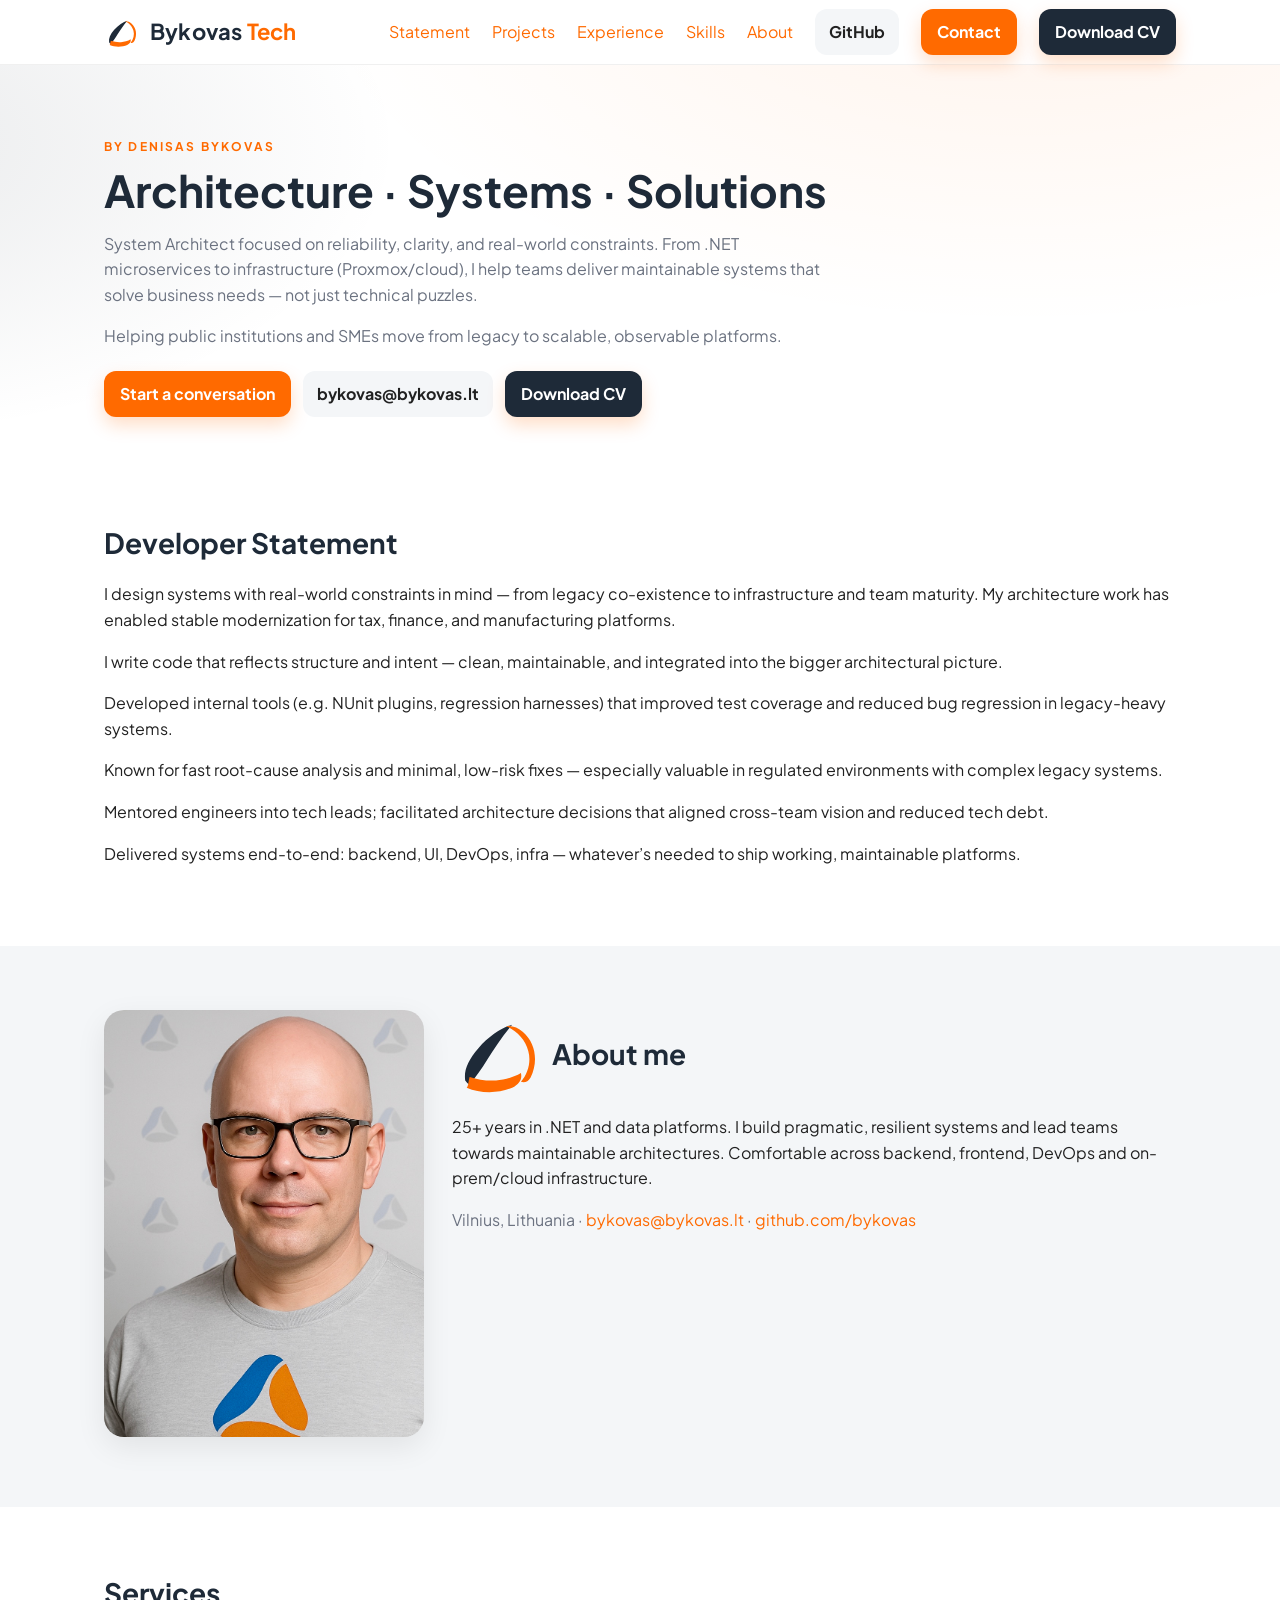
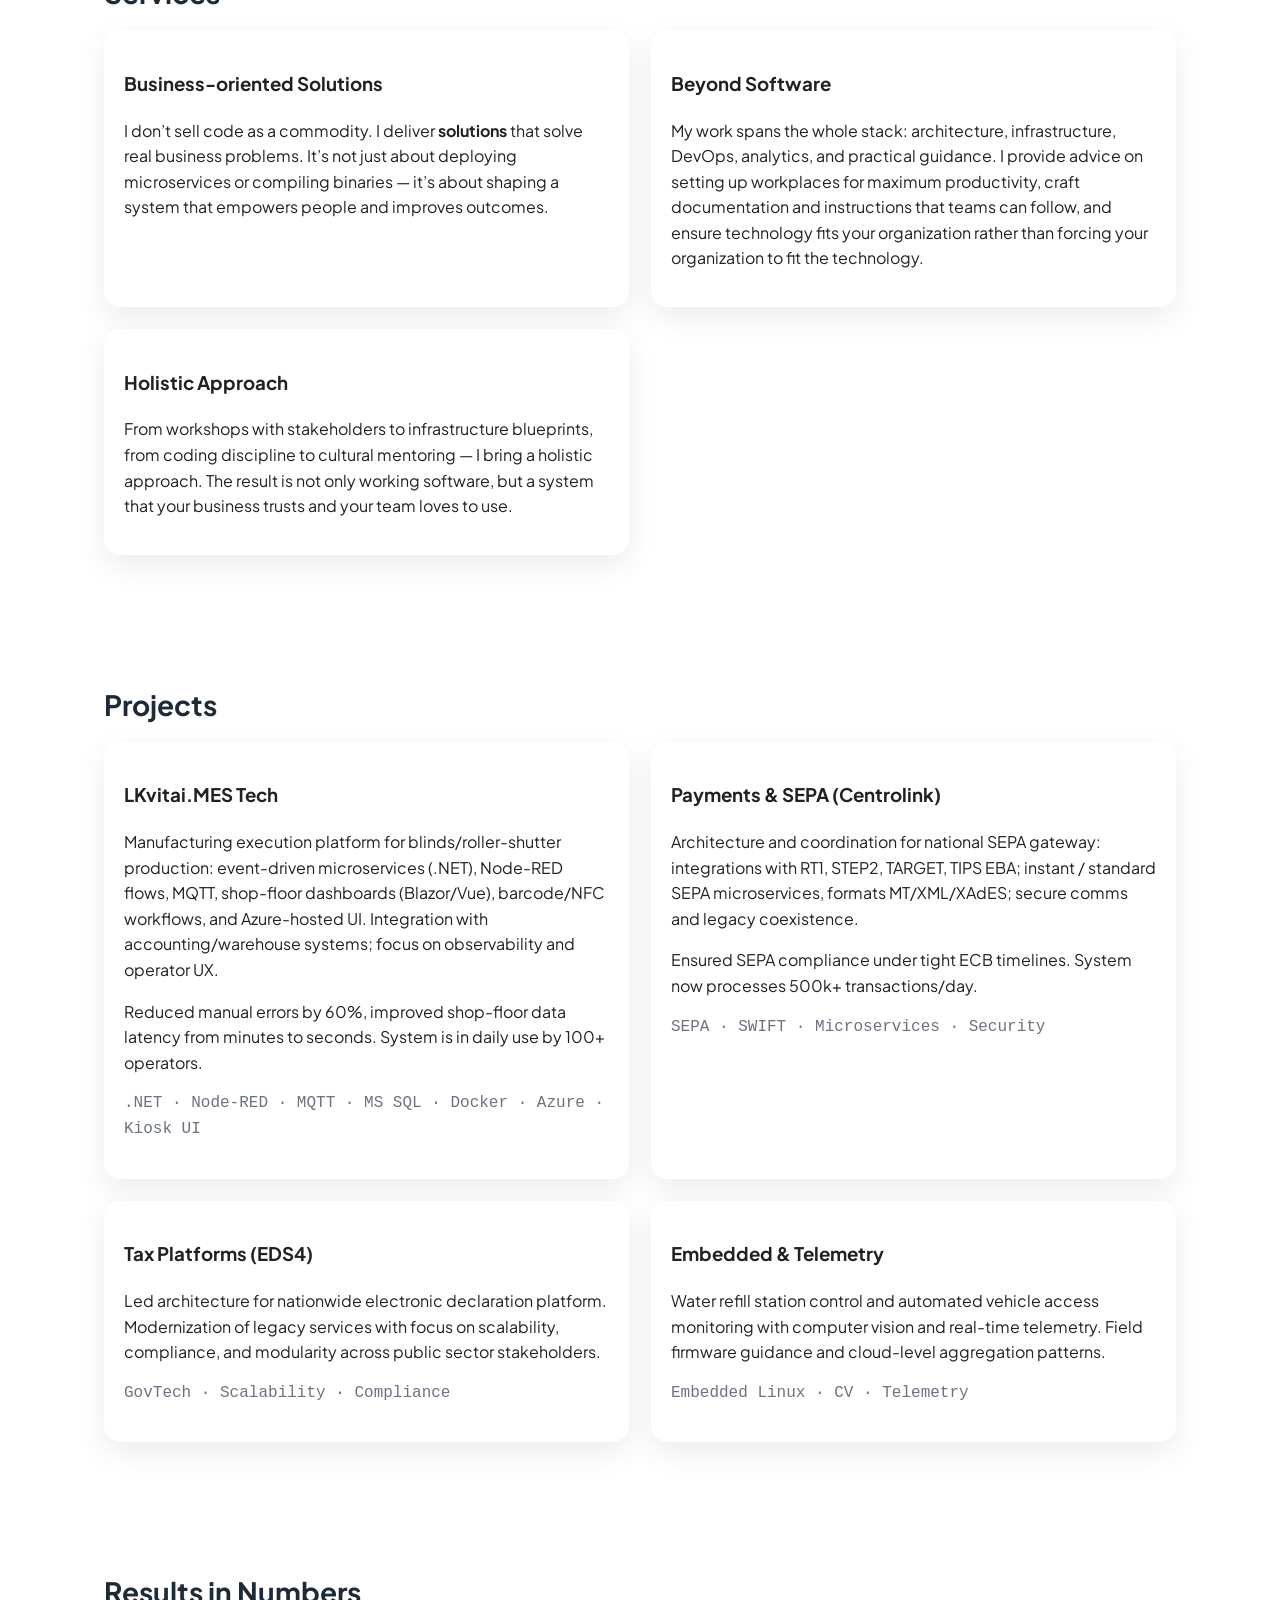
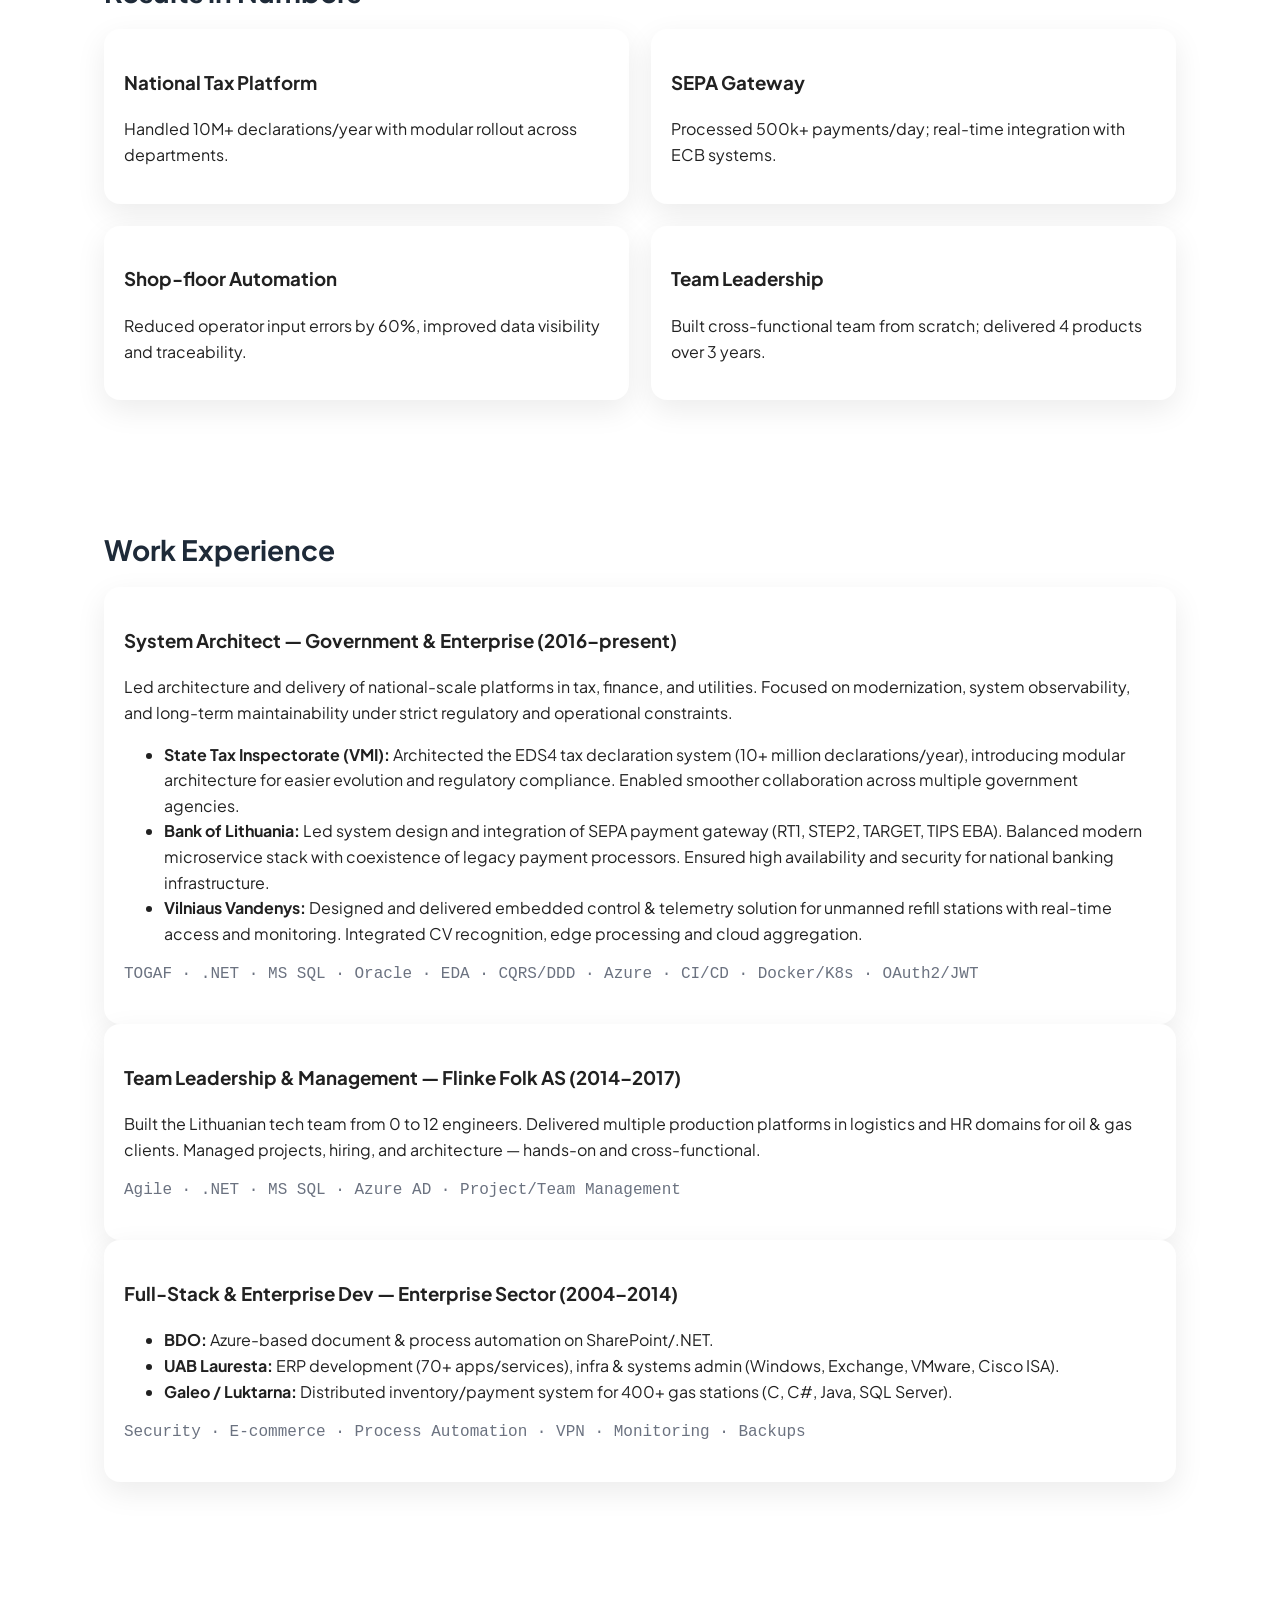
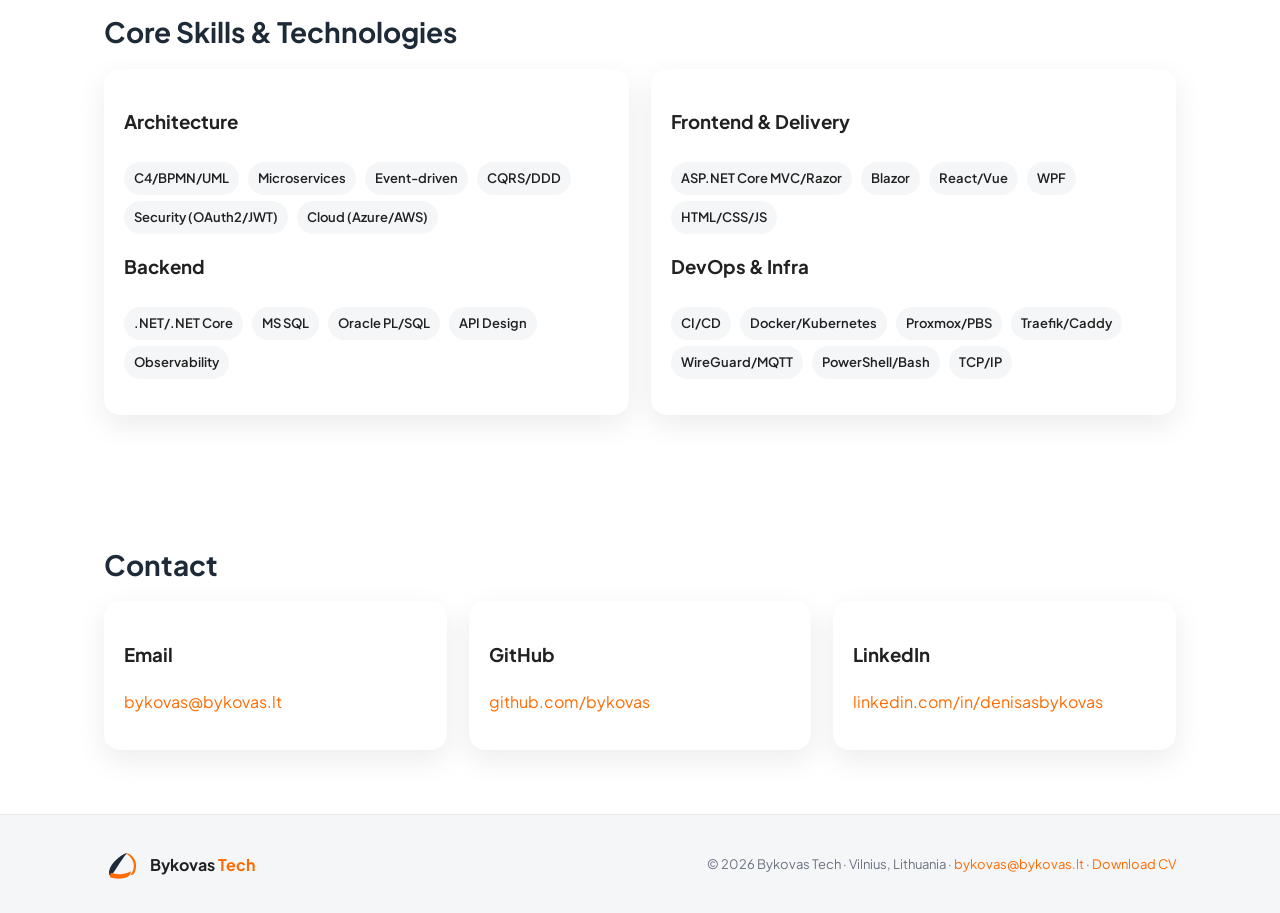
==== index.html @ a71a0750 "Update index.html" ====
<!DOCTYPE html>
<html lang="en">
<head>
  <meta charset="utf-8" />
  <meta name="viewport" content="width=device-width, initial-scale=1" />
  <title>Bykovas Tech — Architecture · Systems · Solutions</title>
  <meta name="description" content="Bykovas Tech — IT architecture, systems design, and pragmatic solutions by Denisas Bykovas." />
  <meta name="theme-color" content="#1E2A38" />

  <!-- Open Graph / Twitter -->
  <meta property="og:title" content="Bykovas Tech" />
  <meta property="og:description" content="IT architecture, systems design, and pragmatic solutions by Denisas Bykovas." />
  <meta property="og:type" content="website" />
  <meta property="og:url" content="https://bykovas.github.io/" />
  <meta property="og:image" content="https://bykovas.github.io/og-banner.png" />
  <meta name="twitter:card" content="summary_large_image" />

  <!-- Fonts: Plus Jakarta Sans only -->
  <link rel="preconnect" href="https://fonts.gstatic.com" crossorigin>
  <link href="https://fonts.googleapis.com/css2?family=Plus+Jakarta+Sans:wght@400;500;600;700&display=swap" rel="stylesheet">

  <style>
    :root{
      --brand-navy:#1E2A38;      /* dark blue */
      --brand-accent:#FF6A00;    /* orange  */
      --bg:#FFFFFF;              /* page background */
      --bg-soft:#F4F6F8;         /* section/neutral */
      --text:#212121;            /* primary text */
      --muted:#6B7280;           /* secondary text */
      --card:#FFFFFF;            /* cards */
      --radius:16px;             /* border radius */
      --shadow:0 10px 30px rgba(0,0,0,.08);
      --maxw:1120px;
    }
    @media (prefers-color-scheme: dark){
      :root{
        --brand-navy:#0F1720;
        --bg:#0B0F14;
        --bg-soft:#0F141B;
        --text:#E5E7EB;
        --muted:#9CA3AF;
        --card:#11161C;
        --shadow:0 10px 30px rgba(0,0,0,.35);
      }
    }

    *{box-sizing:border-box}
    html,body{margin:0;padding:0}
    body{
      font-family:'Plus Jakarta Sans',system-ui,-apple-system,Segoe UI,Roboto,Helvetica,Arial,sans-serif;
      color:var(--text);
      background:var(--bg);
      line-height:1.6;
      -webkit-font-smoothing:antialiased;
      -moz-osx-font-smoothing:grayscale;
    }
    a{color:var(--brand-accent);text-decoration:none}
    a:hover{text-decoration:underline}
    .wrap{max-width:var(--maxw);margin:0 auto;padding:0 24px}

    /* Header */
    header{position:sticky;top:0;z-index:10;background:color-mix(in srgb, var(--card) 92%, transparent);
      backdrop-filter:saturate(180%) blur(8px);border-bottom:1px solid rgba(0,0,0,.06)}
    .nav{display:flex;align-items:center;justify-content:space-between;min-height:64px}
    .brand{display:flex;gap:12px;align-items:center}
    .brand-name{font-weight:700;letter-spacing:.2px;color:var(--brand-navy);font-size:22px}

    /* Nav links + burger */
    .nav-links{display:flex;gap:22px;align-items:center}
    .menu-btn{display:none;align-items:center;justify-content:center;border:1px solid rgba(0,0,0,.1);background:var(--bg-soft);border-radius:12px;padding:8px 12px}
    .menu-btn[aria-expanded="true"]{background:var(--brand-accent);color:#fff;border-color:transparent}

    /* Reusable */
    section{padding:64px 0}
    h1.title{font-size:clamp(28px,6vw,44px);line-height:1.1;margin:10px 0 16px;color:var(--brand-navy)}
    h2{margin:0 0 14px;font-size:clamp(20px,3.2vw,28px);color:var(--brand-navy);font-weight:700}
    .muted{color:var(--muted)}
    .grid-2{display:grid;grid-template-columns:repeat(2,1fr);gap:22px}
    .grid-3{display:grid;grid-template-columns:repeat(3,1fr);gap:22px}
    .card{background:var(--card);border-radius:var(--radius);padding:20px;box-shadow:var(--shadow)}
    .pill{display:inline-block;padding:6px 10px;border-radius:999px;background:var(--bg-soft);margin:6px 6px 0 0;font-size:13px;font-weight:600}

    /* Hero */
    .hero{padding:72px 0 40px;background:
      radial-gradient(1200px 600px at 80% -100px, rgba(255,106,0,.08), transparent 60%),
      radial-gradient(1000px 500px at -200px 20%, rgba(30,42,56,.10), transparent 60%)}
    .hero-inner{display:grid;grid-template-columns:1fr;gap:32px;align-items:center}
    .kicker{color:var(--brand-accent);font-weight:700;letter-spacing:.18em;text-transform:uppercase;font-size:12px}
    .hero-cta{margin-top:22px;display:flex;gap:12px;flex-wrap:wrap}
    .cta{display:inline-flex;align-items:center;gap:10px;background:var(--brand-accent);color:#fff;padding:10px 16px;border-radius:12px;font-weight:700;box-shadow:0 8px 18px rgba(255,106,0,.22)}
    .cta:hover{transform:translateY(-1px)}
    .gh{display:inline-flex;align-items:center;gap:8px;padding:10px 14px;border-radius:12px;background:var(--bg-soft);color:var(--text);font-weight:700}

    /* Photo */
    .portrait{width:100%;max-width:360px;aspect-ratio:3/4;object-fit:cover;object-position:top center;border-radius:20px;box-shadow:var(--shadow)}

    /* About */
    .about{background:var(--bg-soft)}
    .about-grid{display:grid;grid-template-columns:320px 1fr;gap:28px;align-items:start}
    .about-logo{width:88px;height:88px}

    /* Footer */
    footer{padding:32px 0;border-top:1px solid rgba(0,0,0,.06);background:var(--bg-soft)}
    .foot{display:flex;gap:16px;align-items:center;flex-wrap:wrap;justify-content:space-between}
    .small{font-size:13px;color:var(--muted)}

    /* Responsive tweaks */
    @media (max-width:1080px){
      .wrap{padding:0 18px}
    }
    @media (max-width:980px){
      .about-grid,.grid-2,.grid-3{grid-template-columns:1fr}
      .nav-links{position:fixed;inset:auto 0 0 0;display:none;flex-direction:column;gap:14px;background:var(--card);padding:16px 18px;border-top:1px solid rgba(0,0,0,.06);box-shadow:0 -8px 22px rgba(0,0,0,.08)}
      .nav-links.open{display:flex}
      .menu-btn{display:inline-flex}
    }
    @media (max-width:640px){
      section{padding:42px 0}
      .cta,.gh{width:100%;justify-content:center}
      .brand-name{font-size:20px}
    }

    /* Logo sizing */
    .logo{width:34px;height:34px}

    /* Motion safety */
    @media (prefers-reduced-motion: reduce){
      .cta:hover{transform:none}
    }
  </style>
</head>
<body>
  <!-- Header -->
  <header>
    <div class="wrap nav">
      <a class="brand" href="#top" aria-label="Bykovas Tech">
        <!-- Inline SVG: three-petal mark (light variant for light bg) -->
        <svg class="logo" viewBox="0 0 300 300" aria-hidden="true">
          <path fill="#1E2A38" d="M45 240 C 40 205, 55 170, 90 130 C 125 90, 170 60, 205 50 C 170 92, 145 130, 120 170 C 100 203, 80 230, 60 255 Q 50 248, 45 240 Z"/>
          <path fill="#FF6A00" d="M235 245 C 260 215, 270 175, 260 140 C 250 100, 220 70, 185 55 C 205 52, 225 60, 242 75 C 285 112, 295 175, 268 230 Q 254 252, 235 245 Z"/>
          <path fill="#FF6A00" d="M50 265 C 95 285, 160 285, 205 265 C 230 253, 240 235, 235 215 C 210 230, 180 238, 150 240 C 120 242, 90 238, 60 228 C 55 245, 57 257, 50 265 Z"/>
        </svg>
        <div class="brand-name">Bykovas <span style="color:var(--brand-accent)">Tech</span></div>
      </a>

      <button class="menu-btn" id="menuBtn" aria-label="Toggle menu" aria-expanded="false">
        <!-- simple burger icon -->
        <svg width="20" height="20" viewBox="0 0 24 24" fill="none" aria-hidden="true">
          <path d="M4 7h16M4 12h16M4 17h16" stroke="currentColor" stroke-width="2" stroke-linecap="round"/>
        </svg>
        Menu
      </button>

      <nav class="nav-links" id="navLinks" role="navigation" aria-label="Primary">
        <a href="#statement">Statement</a>
        <a href="#projects">Projects</a>
        <a href="#experience">Experience</a>
        <a href="#skills">Skills</a>
        <a href="#about">About</a>
        <a class="gh" href="https://github.com/bykovas" target="_blank" rel="noopener">GitHub</a>
        <a class="cta" href="#contact">Contact</a>
        <a class="cta" style="background:var(--brand-navy)" href="https://raw.githubusercontent.com/bykovas/bykovas.github.io/main/assets/files/denisas-bykovas.pdf" download rel="noopener">Download CV</a>
      </nav>
    </div>
  </header>

  <!-- Hero -->
  <section class="hero" id="top">
    <div class="wrap hero-inner">
      <div>
        <div class="kicker">By Denisas Bykovas</div>
        <h1 class="title">Architecture · Systems · Solutions</h1>
        <p class="muted" style="max-width:720px">
          System Architect focused on reliability, clarity, and real-world constraints. From .NET microservices to infrastructure (Proxmox/cloud), I help teams deliver maintainable systems that solve business needs — not just technical puzzles.
        </p>
        <p class="muted" style="max-width:720px">Helping public institutions and SMEs move from legacy to scalable, observable platforms.</p>
        <div class="hero-cta">
          <a class="cta" href="#contact">Start a conversation</a>
          <a class="gh" href="mailto:bykovas@bykovas.lt">bykovas@bykovas.lt</a>
          <a class="cta" style="background:var(--brand-navy)" href="https://raw.githubusercontent.com/bykovas/bykovas.github.io/main/assets/files/denisas-bykovas.pdf" download rel="noopener">Download CV</a>
        </div>
      </div>
    </div>
  </section>

  <!-- Developer Statement -->
  <section id="statement">
    <div class="wrap">
      <h2>Developer Statement</h2>
      <p>I design systems with real-world constraints in mind — from legacy co-existence to infrastructure and team maturity. My architecture work has enabled stable modernization for tax, finance, and manufacturing platforms.</p>
      <p>I write code that reflects structure and intent — clean, maintainable, and integrated into the bigger architectural picture.</p>
      <p>Developed internal tools (e.g. NUnit plugins, regression harnesses) that improved test coverage and reduced bug regression in legacy-heavy systems.</p>
      <p>Known for fast root-cause analysis and minimal, low-risk fixes — especially valuable in regulated environments with complex legacy systems.</p>
      <p>Mentored engineers into tech leads; facilitated architecture decisions that aligned cross-team vision and reduced tech debt.</p>
      <p>Delivered systems end-to-end: backend, UI, DevOps, infra — whatever’s needed to ship working, maintainable platforms.</p>
    </div>
  </section>

  <!-- About -->
  <section id="about" class="about">
    <div class="wrap about-grid">
      <div>
        <img class="portrait" src="https://bykovas.github.io/assets/images/bykovas.JPEG" alt="Denisas Bykovas portrait (about)" loading="lazy" />
      </div>
      <div>
        <div style="display:flex;align-items:center;gap:12px;margin-bottom:8px">
          <svg class="about-logo" viewBox="0 0 300 300" aria-hidden="true">
            <path fill="#1E2A38" d="M45 240 C 40 205, 55 170, 90 130 C 125 90, 170 60, 205 50 C 170 92, 145 130, 120 170 C 100 203, 80 230, 60 255 Q 50 248, 45 240 Z"/>
            <path fill="#FF6A00" d="M235 245 C 260 215, 270 175, 260 140 C 250 100, 220 70, 185 55 C 205 52, 225 60, 242 75 C 285 112, 295 175, 268 230 Q 254 252, 235 245 Z"/>
            <path fill="#FF6A00" d="M50 265 C 95 285, 160 285, 205 265 C 230 253, 240 235, 235 215 C 210 230, 180 238, 150 240 C 120 242, 90 238, 60 228 C 55 245, 57 257, 50 265 Z"/>
          </svg>
          <h2 style="margin:0">About me</h2>
        </div>
        <p>
          25+ years in .NET and data platforms. I build pragmatic, resilient systems and lead teams towards maintainable architectures.
          Comfortable across backend, frontend, DevOps and on-prem/cloud infrastructure.
        </p>
        <p class="muted">Vilnius, Lithuania · <a href="mailto:bykovas@bykovas.lt">bykovas@bykovas.lt</a> · <a href="https://github.com/bykovas" target="_blank" rel="noopener">github.com/bykovas</a></p>
      </div>
    </div>
  </section>

  <!-- Services -->
  <section id="services">
    <div class="wrap">
      <h2>Services</h2>
      <div class="grid-2">
        <div class="card">
          <h3>Business-oriented Solutions</h3>
          <p>
            I don’t sell code as a commodity. I deliver <strong>solutions</strong> that solve real business problems. It’s not just about deploying microservices or compiling binaries — it’s about shaping a system that empowers people and improves outcomes.
          </p>
        </div>
        <div class="card">
          <h3>Beyond Software</h3>
          <p>
            My work spans the whole stack: architecture, infrastructure, DevOps, analytics, and practical guidance. I provide advice on setting up workplaces for maximum productivity, craft documentation and instructions that teams can follow, and ensure technology fits your organization rather than forcing your organization to fit the technology.
          </p>
        </div>
        <div class="card">
          <h3>Holistic Approach</h3>
          <p>
            From workshops with stakeholders to infrastructure blueprints, from coding discipline to cultural mentoring — I bring a holistic approach. The result is not only working software, but a system that your business trusts and your team loves to use.
          </p>
        </div>
      </div>
    </div>
  </section>

  <!-- Projects -->
  <section id="projects">
    <div class="wrap">
      <h2>Projects</h2>
      <div class="grid-2">
        <div class="card">
          <h3>LKvitai.MES Tech</h3>
          <p>Manufacturing execution platform for blinds/roller-shutter production: event-driven microservices (.NET), Node-RED flows, MQTT, shop-floor dashboards (Blazor/Vue), barcode/NFC workflows, and Azure-hosted UI. Integration with accounting/warehouse systems; focus on observability and operator UX.</p>
          <p>Reduced manual errors by 60%, improved shop-floor data latency from minutes to seconds. System is in daily use by 100+ operators.</p>
          <p class="muted" style="font-family:ui-monospace,Consolas,Menlo,monospace">.NET · Node-RED · MQTT · MS SQL · Docker · Azure · Kiosk UI</p>
        </div>
        <div class="card">
          <h3>Payments &amp; SEPA (Centrolink)</h3>
          <p>Architecture and coordination for national SEPA gateway: integrations with RT1, STEP2, TARGET, TIPS EBA; instant / standard SEPA microservices, formats MT/XML/XAdES; secure comms and legacy coexistence.</p>
          <p>Ensured SEPA compliance under tight ECB timelines. System now processes 500k+ transactions/day.</p>
          <p class="muted" style="font-family:ui-monospace,Consolas,Menlo,monospace">SEPA · SWIFT · Microservices · Security</p>
        </div>
        <div class="card">
          <h3>Tax Platforms (EDS4)</h3>
          <p>Led architecture for nationwide electronic declaration platform. Modernization of legacy services with focus on scalability, compliance, and modularity across public sector stakeholders.</p>
          <p class="muted" style="font-family:ui-monospace,Consolas,Menlo,monospace">GovTech · Scalability · Compliance</p>
        </div>
        <div class="card">
          <h3>Embedded &amp; Telemetry</h3>
          <p>Water refill station control and automated vehicle access monitoring with computer vision and real-time telemetry. Field firmware guidance and cloud-level aggregation patterns.</p>
          <p class="muted" style="font-family:ui-monospace,Consolas,Menlo,monospace">Embedded Linux · CV · Telemetry</p>
        </div>
      </div>
    </div>
  </section>

  <!-- Impact / Results in Numbers -->
  <section id="impact">
    <div class="wrap">
      <h2>Results in Numbers</h2>
      <div class="grid-2">
        <div class="card">
          <h3>National Tax Platform</h3>
          <p>Handled 10M+ declarations/year with modular rollout across departments.</p>
        </div>
        <div class="card">
          <h3>SEPA Gateway</h3>
          <p>Processed 500k+ payments/day; real-time integration with ECB systems.</p>
        </div>
        <div class="card">
          <h3>Shop-floor Automation</h3>
          <p>Reduced operator input errors by 60%, improved data visibility and traceability.</p>
        </div>
        <div class="card">
          <h3>Team Leadership</h3>
          <p>Built cross-functional team from scratch; delivered 4 products over 3 years.</p>
        </div>
      </div>
    </div>
  </section>

  <!-- Experience -->
  <section id="experience">
    <div class="wrap">
      <h2>Work Experience</h2>
      <div class="card">
        <h3>System Architect — Government &amp; Enterprise (2016–present)</h3>
        <p>Led architecture and delivery of national-scale platforms in tax, finance, and utilities. Focused on modernization, system observability, and long-term maintainability under strict regulatory and operational constraints.</p>
        <ul>
          <li><strong>State Tax Inspectorate (VMI):</strong> Architected the EDS4 tax declaration system (10+ million declarations/year), introducing modular architecture for easier evolution and regulatory compliance. Enabled smoother collaboration across multiple government agencies.</li>
          <li><strong>Bank of Lithuania:</strong> Led system design and integration of SEPA payment gateway (RT1, STEP2, TARGET, TIPS EBA). Balanced modern microservice stack with coexistence of legacy payment processors. Ensured high availability and security for national banking infrastructure.</li>
          <li><strong>Vilniaus Vandenys:</strong> Designed and delivered embedded control & telemetry solution for unmanned refill stations with real-time access and monitoring. Integrated CV recognition, edge processing and cloud aggregation.</li>
        </ul>
        <p class="muted" style="font-family:ui-monospace,Consolas,Menlo,monospace">TOGAF · .NET · MS SQL · Oracle · EDA · CQRS/DDD · Azure · CI/CD · Docker/K8s · OAuth2/JWT</p>
      </div>
      <div class="card">
        <h3>Team Leadership &amp; Management — Flinke Folk AS (2014–2017)</h3>
        <p>Built the Lithuanian tech team from 0 to 12 engineers. Delivered multiple production platforms in logistics and HR domains for oil &amp; gas clients. Managed projects, hiring, and architecture — hands-on and cross-functional.</p>
        <p class="muted" style="font-family:ui-monospace,Consolas,Menlo,monospace">Agile · .NET · MS SQL · Azure AD · Project/Team Management</p>
      </div>
      <div class="card">
        <h3>Full-Stack &amp; Enterprise Dev — Enterprise Sector (2004–2014)</h3>
        <ul>
          <li><strong>BDO:</strong> Azure-based document &amp; process automation on SharePoint/.NET.</li>
          <li><strong>UAB Lauresta:</strong> ERP development (70+ apps/services), infra &amp; systems admin (Windows, Exchange, VMware, Cisco ISA).</li>
          <li><strong>Galeo / Luktarna:</strong> Distributed inventory/payment system for 400+ gas stations (C, C#, Java, SQL Server).</li>
        </ul>
        <p class="muted" style="font-family:ui-monospace,Consolas,Menlo,monospace">Security · E-commerce · Process Automation · VPN · Monitoring · Backups</p>
      </div>
    </div>
  </section>

  <!-- Skills -->
  <section id="skills">
    <div class="wrap">
      <h2>Core Skills &amp; Technologies</h2>
      <div class="grid-2">
        <div class="card">
          <h3>Architecture</h3>
          <p>
            <span class="pill">C4/BPMN/UML</span>
            <span class="pill">Microservices</span>
            <span class="pill">Event-driven</span>
            <span class="pill">CQRS/DDD</span>
            <span class="pill">Security (OAuth2/JWT)</span>
            <span class="pill">Cloud (Azure/AWS)</span>
          </p>
          <h3>Backend</h3>
          <p>
            <span class="pill">.NET/.NET Core</span>
            <span class="pill">MS SQL</span>
            <span class="pill">Oracle PL/SQL</span>
            <span class="pill">API Design</span>
            <span class="pill">Observability</span>
          </p>
        </div>
        <div class="card">
          <h3>Frontend &amp; Delivery</h3>
          <p>
            <span class="pill">ASP.NET Core MVC/Razor</span>
            <span class="pill">Blazor</span>
            <span class="pill">React/Vue</span>
            <span class="pill">WPF</span>
            <span class="pill">HTML/CSS/JS</span>
          </p>
          <h3>DevOps &amp; Infra</h3>
          <p>
            <span class="pill">CI/CD</span>
            <span class="pill">Docker/Kubernetes</span>
            <span class="pill">Proxmox/PBS</span>
            <span class="pill">Traefik/Caddy</span>
            <span class="pill">WireGuard/MQTT</span>
            <span class="pill">PowerShell/Bash</span>
            <span class="pill">TCP/IP</span>
          </p>
        </div>
      </div>
    </div>
  </section>

  <!-- Contact -->
  <section id="contact">
    <div class="wrap">
      <h2>Contact</h2>
      <div class="grid-3">
        <div class="card">
          <h3>Email</h3>
          <p><a href="mailto:bykovas@bykovas.lt">bykovas@bykovas.lt</a></p>
        </div>
        <div class="card">
          <h3>GitHub</h3>
          <p><a href="https://github.com/bykovas" target="_blank" rel="noopener">github.com/bykovas</a></p>
        </div>
        <div class="card">
          <h3>LinkedIn</h3>
          <p><a href="https://www.linkedin.com/in/denisasbykovas/" target="_blank" rel="noopener">linkedin.com/in/denisasbykovas</a></p>
        </div>
      </div>
    </div>
  </section>

  <!-- Footer (dark logo on soft bg) -->
  <footer>
    <div class="wrap foot">
      <div style="display:flex;align-items:center;gap:12px">
        <svg class="logo" viewBox="0 0 300 300" aria-hidden="true">
          <path fill="#1E2A38" d="M45 240 C 40 205, 55 170, 90 130 C 125 90, 170 60, 205 50 C 170 92, 145 130, 120 170 C 100 203, 80 230, 60 255 Q 50 248, 45 240 Z"/>
          <path fill="#FF6A00" d="M235 245 C 260 215, 270 175, 260 140 C 250 100, 220 70, 185 55 C 205 52, 225 60, 242 75 C 285 112, 295 175, 268 230 Q 254 252, 235 245 Z"/>
          <path fill="#FF6A00" d="M50 265 C 95 285, 160 285, 205 265 C 230 253, 240 235, 235 215 C 210 230, 180 238, 150 240 C 120 242, 90 238, 60 228 C 55 245, 57 257, 50 265 Z"/>
        </svg>
        <strong>Bykovas <span style="color:var(--brand-accent)">Tech</span></strong>
      </div>
      <div class="small">© <span id="y"></span> Bykovas Tech · Vilnius, Lithuania · <a href="mailto:bykovas@bykovas.lt">bykovas@bykovas.lt</a> · <a href="https://raw.githubusercontent.com/bykovas/bykovas.github.io/main/assets/files/denisas-bykovas.pdf" target="_blank" rel="noopener" download>Download CV</a></div>
    </div>
  </footer>

  <script>
    // Year stamp
    document.getElementById('y').textContent = new Date().getFullYear();

    // Mobile nav toggle
    const btn = document.getElementById('menuBtn');
    const links = document.getElementById('navLinks');
    btn?.addEventListener('click', () => {
      const open = links.classList.toggle('open');
      btn.setAttribute('aria-expanded', String(open));
    });

    // Close menu when a link is clicked (mobile UX)
    links?.querySelectorAll('a').forEach(a => a.addEventListener('click', () => {
      if (links.classList.contains('open')) {
        links.classList.remove('open');
        btn.setAttribute('aria-expanded', 'false');
      }
    }));
  </script>
</body>
</html>
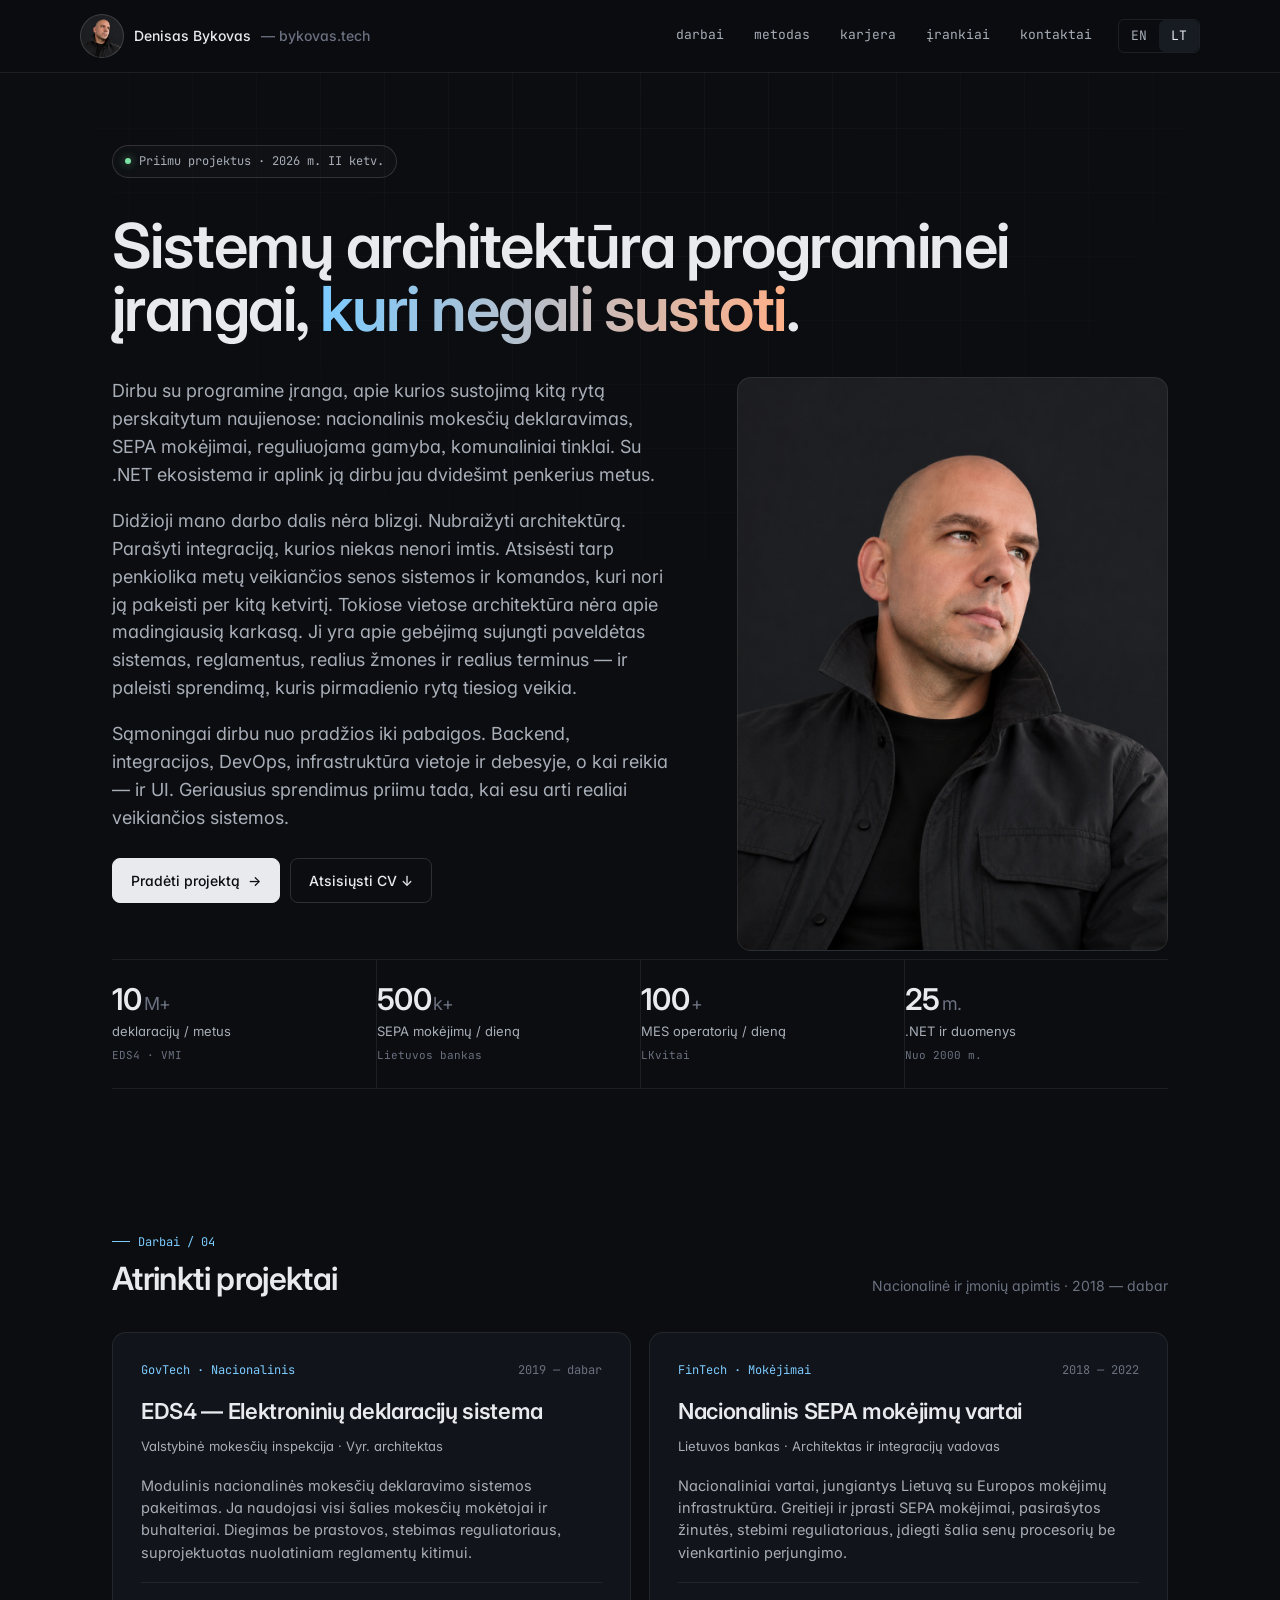
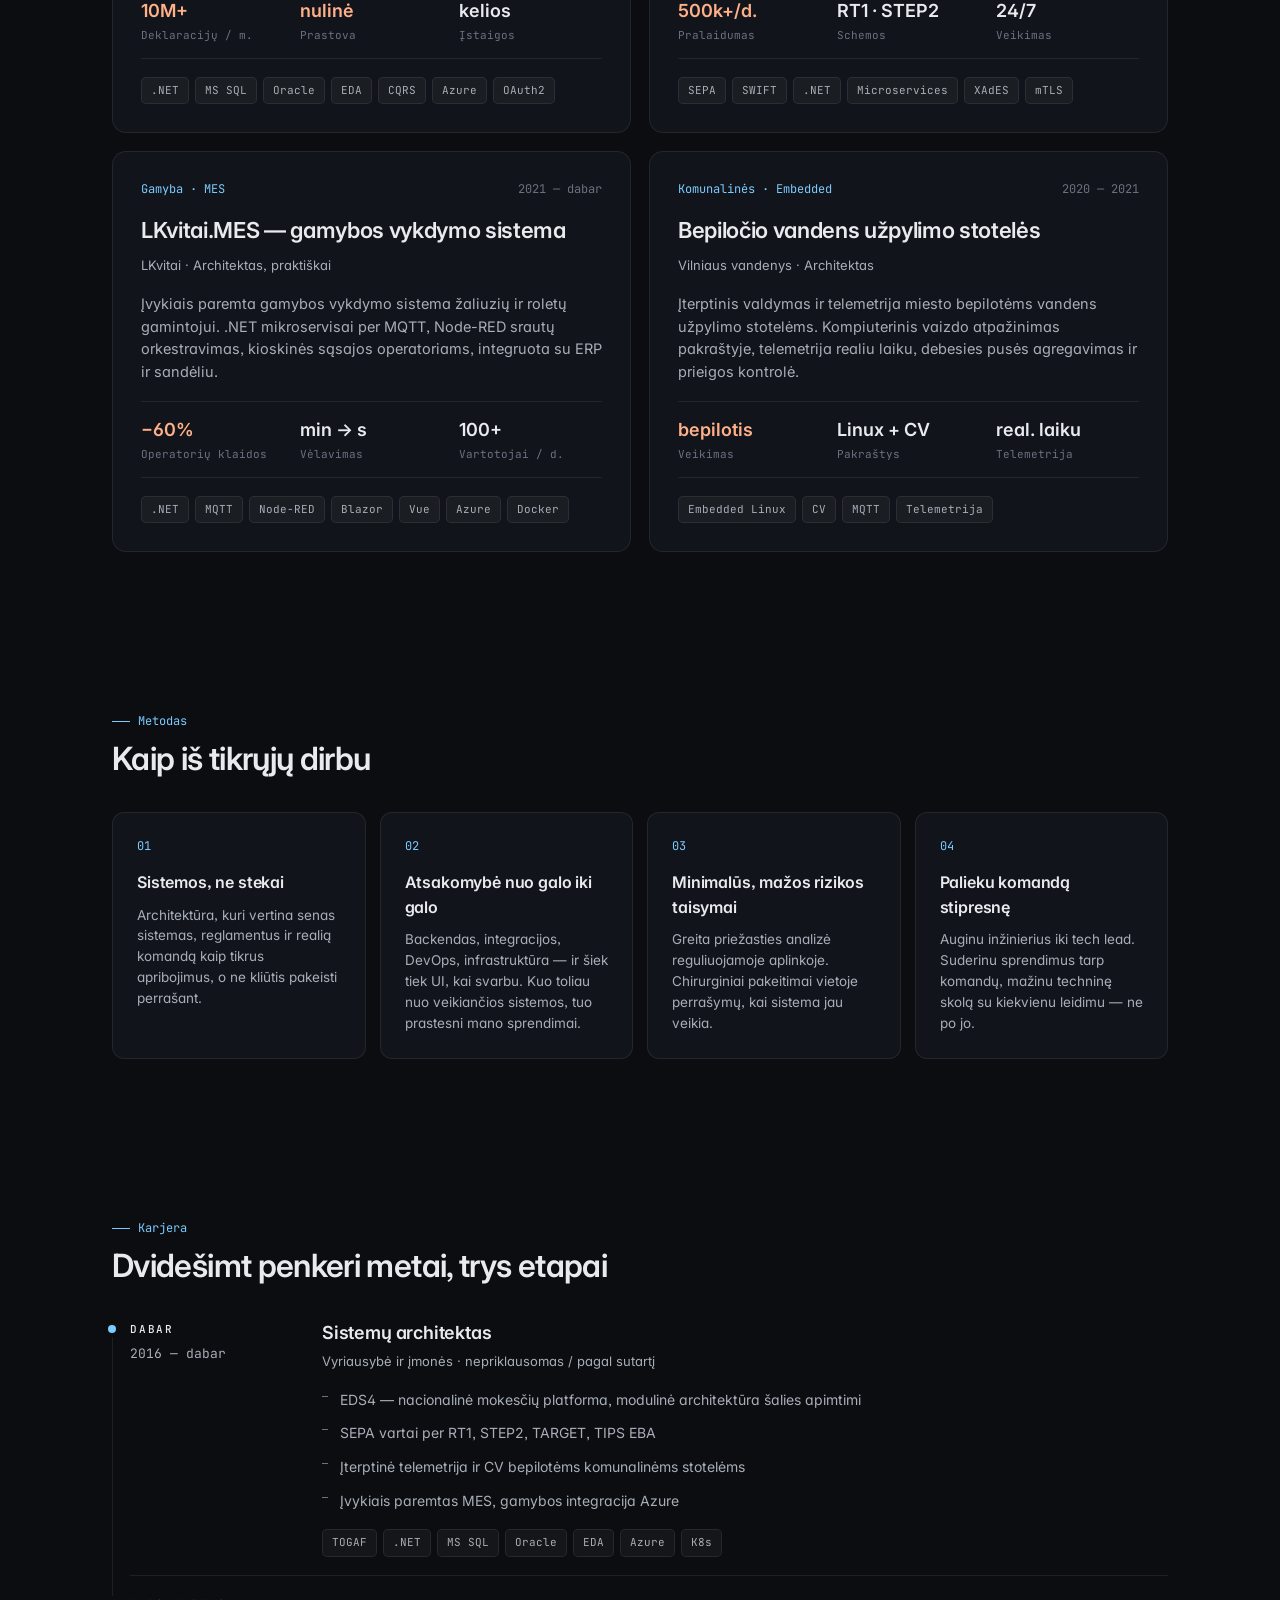
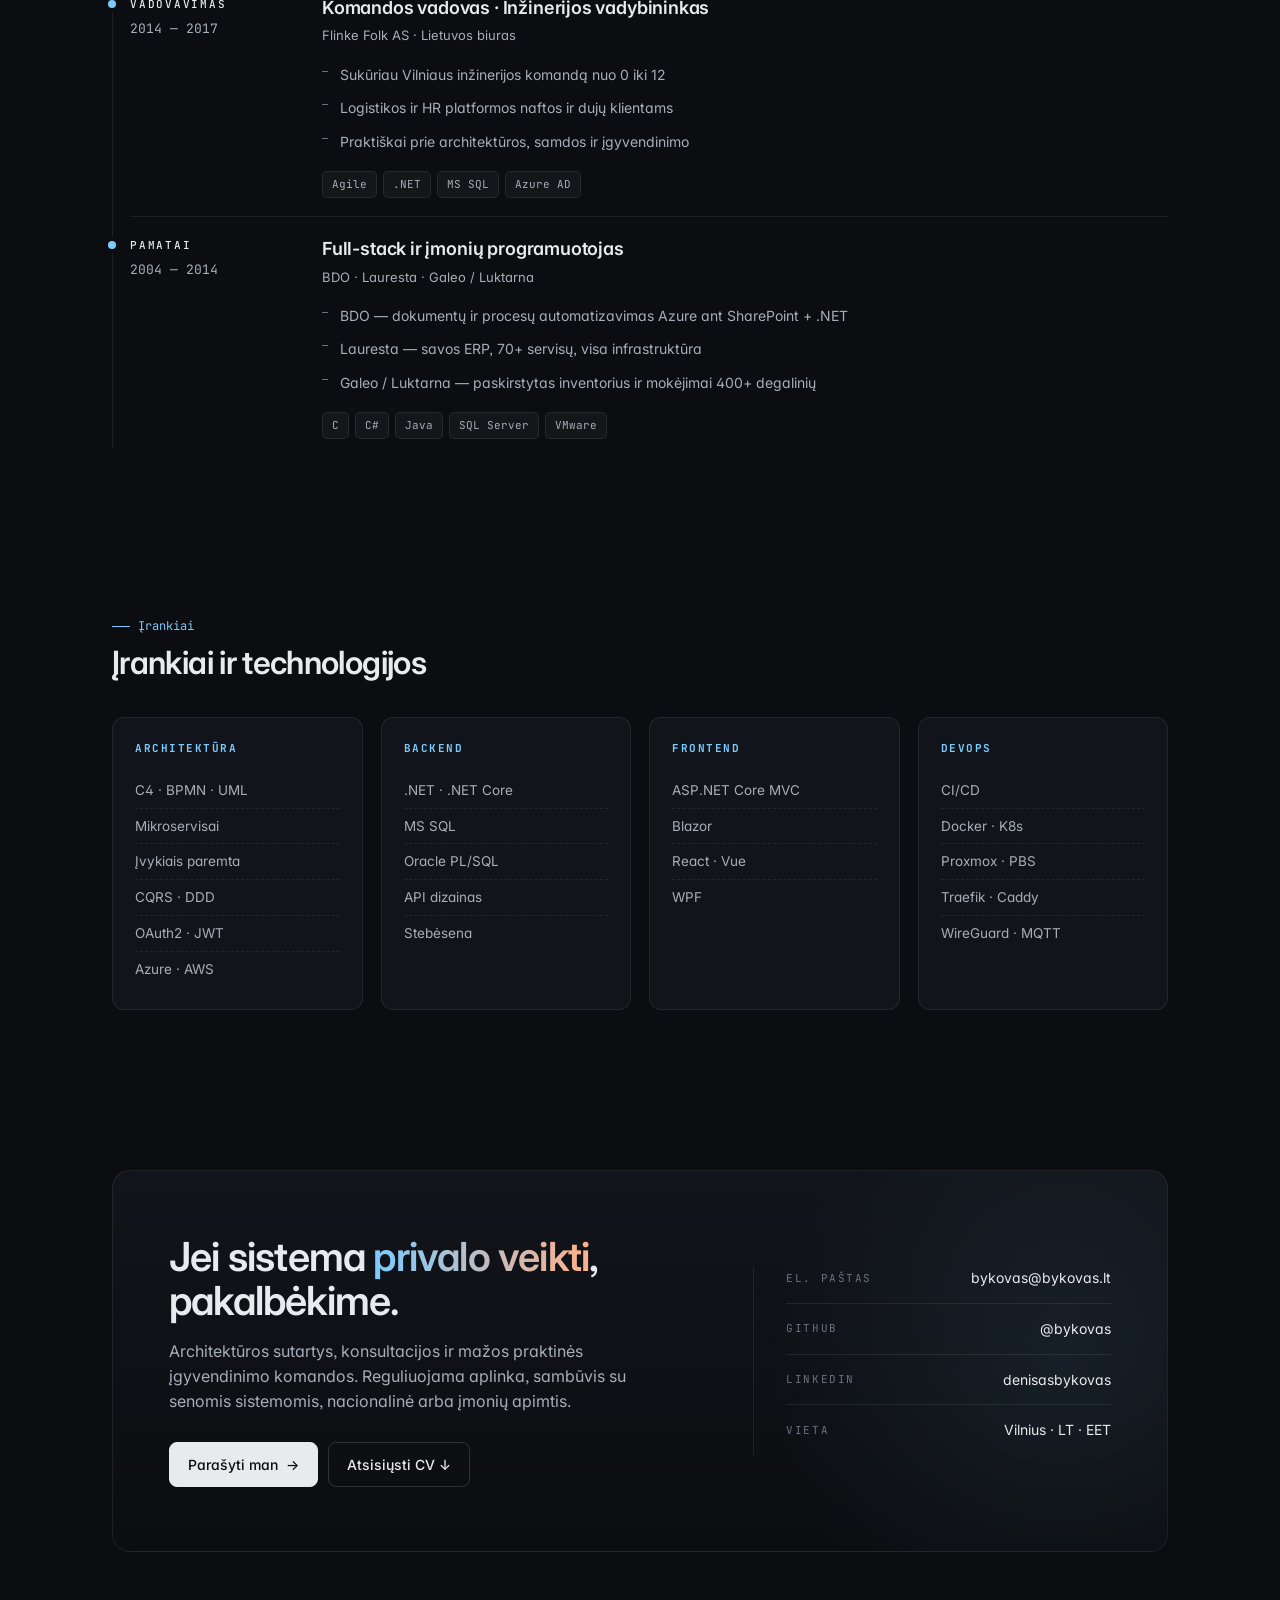
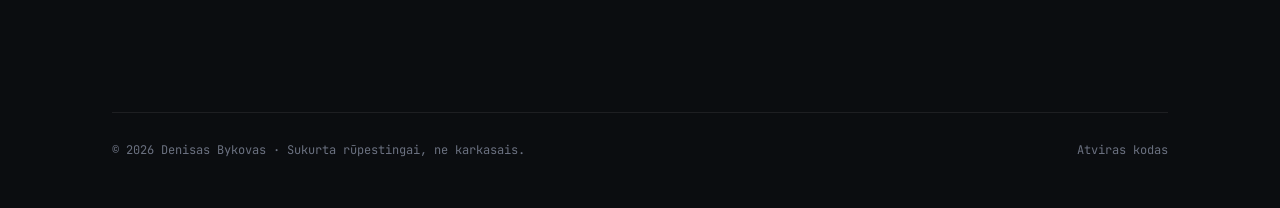
==== commit 6f0edb24: "Clean up portfolio site" ====
--- a/index.html
+++ b/index.html
@@ -1,442 +1,574 @@
 <!DOCTYPE html>
-<html lang="en">
+<html lang="lt">
 <head>
-  <meta charset="utf-8" />
-  <meta name="viewport" content="width=device-width, initial-scale=1" />
-  <title>Bykovas Tech — Architecture · Systems · Solutions</title>
-  <meta name="description" content="Bykovas Tech — IT architecture, systems design, and pragmatic solutions by Denisas Bykovas." />
-  <meta name="theme-color" content="#1E2A38" />
-
-  <!-- Open Graph / Twitter -->
-  <meta property="og:title" content="Bykovas Tech" />
-  <meta property="og:description" content="IT architecture, systems design, and pragmatic solutions by Denisas Bykovas." />
-  <meta property="og:type" content="website" />
-  <meta property="og:url" content="https://bykovas.github.io/" />
-  <meta property="og:image" content="https://bykovas.github.io/og-banner.png" />
-  <meta name="twitter:card" content="summary_large_image" />
-
-  <!-- Fonts: Plus Jakarta Sans only -->
-  <link rel="preconnect" href="https://fonts.gstatic.com" crossorigin>
-  <link href="https://fonts.googleapis.com/css2?family=Plus+Jakarta+Sans:wght@400;500;600;700&display=swap" rel="stylesheet">
-
-  <style>
-    :root{
-      --brand-navy:#1E2A38;      /* dark blue */
-      --brand-accent:#FF6A00;    /* orange  */
-      --bg:#FFFFFF;              /* page background */
-      --bg-soft:#F4F6F8;         /* section/neutral */
-      --text:#212121;            /* primary text */
-      --muted:#6B7280;           /* secondary text */
-      --card:#FFFFFF;            /* cards */
-      --radius:16px;             /* border radius */
-      --shadow:0 10px 30px rgba(0,0,0,.08);
-      --maxw:1120px;
-    }
-    @media (prefers-color-scheme: dark){
-      :root{
-        --brand-navy:#0F1720;
-        --bg:#0B0F14;
-        --bg-soft:#0F141B;
-        --text:#E5E7EB;
-        --muted:#9CA3AF;
-        --card:#11161C;
-        --shadow:0 10px 30px rgba(0,0,0,.35);
-      }
-    }
-
-    *{box-sizing:border-box}
-    html,body{margin:0;padding:0}
-    body{
-      font-family:'Plus Jakarta Sans',system-ui,-apple-system,Segoe UI,Roboto,Helvetica,Arial,sans-serif;
-      color:var(--text);
-      background:var(--bg);
-      line-height:1.6;
-      -webkit-font-smoothing:antialiased;
-      -moz-osx-font-smoothing:grayscale;
-    }
-    a{color:var(--brand-accent);text-decoration:none}
-    a:hover{text-decoration:underline}
-    .wrap{max-width:var(--maxw);margin:0 auto;padding:0 24px}
-
-    /* Header */
-    header{position:sticky;top:0;z-index:10;background:color-mix(in srgb, var(--card) 92%, transparent);
-      backdrop-filter:saturate(180%) blur(8px);border-bottom:1px solid rgba(0,0,0,.06)}
-    .nav{display:flex;align-items:center;justify-content:space-between;min-height:64px}
-    .brand{display:flex;gap:12px;align-items:center}
-    .brand-name{font-weight:700;letter-spacing:.2px;color:var(--brand-navy);font-size:22px}
-
-    /* Nav links + burger */
-    .nav-links{display:flex;gap:22px;align-items:center}
-    .menu-btn{display:none;align-items:center;justify-content:center;border:1px solid rgba(0,0,0,.1);background:var(--bg-soft);border-radius:12px;padding:8px 12px}
-    .menu-btn[aria-expanded="true"]{background:var(--brand-accent);color:#fff;border-color:transparent}
-
-    /* Reusable */
-    section{padding:64px 0}
-    h1.title{font-size:clamp(28px,6vw,44px);line-height:1.1;margin:10px 0 16px;color:var(--brand-navy)}
-    h2{margin:0 0 14px;font-size:clamp(20px,3.2vw,28px);color:var(--brand-navy);font-weight:700}
-    .muted{color:var(--muted)}
-    .grid-2{display:grid;grid-template-columns:repeat(2,1fr);gap:22px}
-    .grid-3{display:grid;grid-template-columns:repeat(3,1fr);gap:22px}
-    .card{background:var(--card);border-radius:var(--radius);padding:20px;box-shadow:var(--shadow)}
-    .pill{display:inline-block;padding:6px 10px;border-radius:999px;background:var(--bg-soft);margin:6px 6px 0 0;font-size:13px;font-weight:600}
-
-    /* Hero */
-    .hero{padding:72px 0 40px;background:
-      radial-gradient(1200px 600px at 80% -100px, rgba(255,106,0,.08), transparent 60%),
-      radial-gradient(1000px 500px at -200px 20%, rgba(30,42,56,.10), transparent 60%)}
-    .hero-inner{display:grid;grid-template-columns:1fr;gap:32px;align-items:center}
-    .kicker{color:var(--brand-accent);font-weight:700;letter-spacing:.18em;text-transform:uppercase;font-size:12px}
-    .hero-cta{margin-top:22px;display:flex;gap:12px;flex-wrap:wrap}
-    .cta{display:inline-flex;align-items:center;gap:10px;background:var(--brand-accent);color:#fff;padding:10px 16px;border-radius:12px;font-weight:700;box-shadow:0 8px 18px rgba(255,106,0,.22)}
-    .cta:hover{transform:translateY(-1px)}
-    .gh{display:inline-flex;align-items:center;gap:8px;padding:10px 14px;border-radius:12px;background:var(--bg-soft);color:var(--text);font-weight:700}
-
-    /* Photo */
-    .portrait{width:100%;max-width:360px;aspect-ratio:3/4;object-fit:cover;object-position:top center;border-radius:20px;box-shadow:var(--shadow)}
-
-    /* About */
-    .about{background:var(--bg-soft)}
-    .about-grid{display:grid;grid-template-columns:320px 1fr;gap:28px;align-items:start}
-    .about-logo{width:88px;height:88px}
-
-    /* Footer */
-    footer{padding:32px 0;border-top:1px solid rgba(0,0,0,.06);background:var(--bg-soft)}
-    .foot{display:flex;gap:16px;align-items:center;flex-wrap:wrap;justify-content:space-between}
-    .small{font-size:13px;color:var(--muted)}
-
-    /* Responsive tweaks */
-    @media (max-width:1080px){
-      .wrap{padding:0 18px}
-    }
-    @media (max-width:980px){
-      .about-grid,.grid-2,.grid-3{grid-template-columns:1fr}
-      .nav-links{position:fixed;inset:auto 0 0 0;display:none;flex-direction:column;gap:14px;background:var(--card);padding:16px 18px;border-top:1px solid rgba(0,0,0,.06);box-shadow:0 -8px 22px rgba(0,0,0,.08)}
-      .nav-links.open{display:flex}
-      .menu-btn{display:inline-flex}
-    }
-    @media (max-width:640px){
-      section{padding:42px 0}
-      .cta,.gh{width:100%;justify-content:center}
-      .brand-name{font-size:20px}
-    }
-
-    /* Logo sizing */
-    .logo{width:34px;height:34px}
-
-    /* Motion safety */
-    @media (prefers-reduced-motion: reduce){
-      .cta:hover{transform:none}
-    }
-  </style>
+<meta charset="utf-8"/>
+<meta name="viewport" content="width=device-width,initial-scale=1"/>
+<title>Denisas Bykovas — Sistemų architektas</title>
+<link rel="preconnect" href="https://fonts.gstatic.com" crossorigin>
+<link href="https://fonts.googleapis.com/css2?family=Inter:wght@400;500;600;700&family=JetBrains+Mono:wght@400;500&display=swap" rel="stylesheet">
+<style>
+  :root{
+    --bg:#0B0D10;
+    --bg-2:#11141A;
+    --bg-3:#171B22;
+    --line:rgba(255,255,255,.08);
+    --line-2:rgba(255,255,255,.14);
+    --text:#E8EAEE;
+    --text-2:#A8AEB8;
+    --muted:#6B7180;
+    --accent:#7CCBFF;
+    --accent-2:#FFB088;
+    --green:#7CE3A6;
+  }
+  *{box-sizing:border-box}
+  html,body{margin:0;padding:0;background:var(--bg);color:var(--text)}
+  body{
+    font-family:'Inter',system-ui,-apple-system,Helvetica,Arial,sans-serif;
+    font-size:15px;line-height:1.55;
+    -webkit-font-smoothing:antialiased;
+    font-feature-settings:"cv11","ss01","ss03";
+  }
+  a{color:inherit;text-decoration:none}
+  .mono{font-family:'JetBrains Mono',ui-monospace,Consolas,monospace}
+
+  /* Subtle grid background */
+  body::before{
+    content:"";position:fixed;inset:0;pointer-events:none;z-index:0;
+    background-image:
+      linear-gradient(var(--line) 1px, transparent 1px),
+      linear-gradient(90deg, var(--line) 1px, transparent 1px);
+    background-size:64px 64px;
+    mask-image:radial-gradient(circle at 50% 0%, #000 0%, transparent 70%);
+    opacity:.5;
+  }
+  main{position:relative;z-index:1}
+
+  .wrap{max-width:1120px;margin:0 auto;padding:0 32px}
+
+  /* NAV */
+  nav.topbar{
+    position:sticky;top:0;z-index:10;
+    backdrop-filter:blur(12px);
+    background:rgba(11,13,16,.7);
+    border-bottom:1px solid var(--line);
+  }
+  .topbar .inner{display:flex;align-items:center;justify-content:space-between;padding:14px 0;font-size:14px}
+  .topbar .brand{display:flex;align-items:center;gap:10px;font-weight:500}
+  .topbar .brand .who{color:var(--text)}
+  .topbar .brand .at{color:var(--muted)}
+  .topbar .links{display:flex;gap:6px}
+  .topbar .links a{padding:6px 12px;border-radius:6px;color:var(--text-2);font-family:'JetBrains Mono',monospace;font-size:13px}
+  .topbar .links a:hover{background:var(--bg-3);color:var(--text)}
+
+  /* HERO */
+  .hero{padding:72px 0 64px;position:relative}
+  .hero .tag{
+    display:inline-flex;align-items:center;gap:8px;
+    padding:6px 12px;border:1px solid var(--line-2);border-radius:99px;
+    font-family:'JetBrains Mono',monospace;font-size:12px;color:var(--text-2);
+    margin-bottom:36px;background:rgba(255,255,255,.02)
+  }
+  .hero .tag .d{width:6px;height:6px;border-radius:50%;background:var(--green);box-shadow:0 0 8px rgba(124,227,166,.6)}
+  .hero h1{
+    font-family:'Inter',sans-serif;font-weight:600;
+    font-size:clamp(34px,4.8vw,60px);line-height:1.03;letter-spacing:-.025em;
+    margin:0 0 28px;max-width:22ch;color:var(--text)
+  }
+  .hero h1 .b{
+    background:linear-gradient(90deg,var(--accent) 0%, var(--accent-2) 100%);
+    -webkit-background-clip:text;background-clip:text;color:transparent;
+  }
+  .hero .lede{font-size:18px;line-height:1.55;color:var(--text-2);max-width:60ch;margin:0 0 36px}
+  .hero .ctas{display:flex;gap:10px;flex-wrap:wrap;margin-bottom:48px}
+  .btn{
+    display:inline-flex;align-items:center;gap:8px;
+    padding:11px 18px;border-radius:8px;font-size:14px;font-weight:500;
+    border:1px solid transparent;transition:all .15s
+  }
+  .btn.primary{background:var(--text);color:var(--bg);border-color:var(--text)}
+  .btn.primary:hover{background:var(--accent);border-color:var(--accent);color:var(--bg)}
+  .btn.ghost{background:transparent;color:var(--text);border-color:var(--line-2)}
+  .btn.ghost:hover{background:var(--bg-3);border-color:var(--text-2)}
+  .btn .arrow{transition:transform .15s}
+  .btn:hover .arrow{transform:translateX(2px)}
+
+  .stat-row{display:grid;grid-template-columns:repeat(4,1fr);gap:0;border-top:1px solid var(--line);border-bottom:1px solid var(--line);margin-top:8px}
+  .stat-row .s{padding:24px 28px 24px 0;border-left:1px solid var(--line)}
+  .stat-row .s:first-child{border-left:0;padding-left:0}
+  .stat-row .s .v{font-family:'Inter',sans-serif;font-weight:600;font-size:30px;letter-spacing:-.02em;line-height:1}
+  .stat-row .s .v .u{color:var(--muted);font-weight:400;font-size:18px;margin-left:2px}
+  .stat-row .s .k{margin-top:8px;font-size:13px;color:var(--text-2);line-height:1.4}
+  .stat-row .s .c{margin-top:6px;font-family:'JetBrains Mono',monospace;font-size:11px;color:var(--muted)}
+
+
+  /* HERO 2-col with portrait */
+  .hero .hero-title{max-width:24ch;margin-bottom:36px;font-size:clamp(38px,4.9vw,62px)}
+  .hero .hero-grid{display:grid;grid-template-columns:1.3fr 1fr;gap:64px;align-items:stretch}
+  .hero .hero-text{display:flex;flex-direction:column;justify-content:space-between}
+  .hero .hero-grid .lede{margin:0 0 18px}
+  .hero .hero-grid .ctas{margin-top:8px}
+  .hero .hero-portrait{
+    width:100%;height:100%;min-height:420px;
+    justify-self:end;
+    border-radius:14px;overflow:hidden;
+    background:#1a1d22 center/cover no-repeat;
+    background-image:url('assets/portrait.png');
+    border:1px solid var(--line);
+    position:relative;
+  }
+  @media(max-width:900px){
+    .hero .hero-grid{grid-template-columns:1fr;gap:36px}
+    .hero .hero-portrait{order:-1;justify-self:start;max-width:280px;aspect-ratio:4/5;min-height:0}
+  }
+  /* SECTION CHROME */
+  section{padding:80px 0;position:relative}
+  .section-head{display:flex;justify-content:space-between;align-items:end;margin-bottom:36px;gap:24px;flex-wrap:wrap}
+  .section-head .l .kicker{font-family:'JetBrains Mono',monospace;font-size:12px;color:var(--accent);margin-bottom:10px;display:flex;align-items:center;gap:8px}
+  .section-head .l .kicker::before{content:"";width:18px;height:1px;background:var(--accent)}
+  .section-head h2{font-family:'Inter',sans-serif;font-weight:600;font-size:32px;letter-spacing:-.02em;margin:0;line-height:1.1}
+  .section-head .r{font-size:14px;color:var(--muted)}
+
+  /* PROJECT CARDS */
+  .projects{display:grid;grid-template-columns:repeat(2,1fr);gap:18px}
+  .card{
+    background:var(--bg-2);border:1px solid var(--line);border-radius:14px;
+    padding:28px;display:flex;flex-direction:column;gap:18px;
+    transition:border-color .15s, transform .15s, background .15s;
+    position:relative;overflow:hidden;
+  }
+  .card:hover{border-color:var(--line-2);background:var(--bg-3)}
+  .card::after{
+    content:"";position:absolute;inset:0;border-radius:14px;pointer-events:none;
+    background:radial-gradient(600px circle at var(--mx,50%) var(--my,0%), rgba(124,203,255,.05), transparent 40%);
+    opacity:0;transition:opacity .2s;
+  }
+  .card:hover::after{opacity:1}
+  .card .head{display:flex;justify-content:space-between;align-items:center;font-family:'JetBrains Mono',monospace;font-size:12px;color:var(--text-2)}
+  .card .head .sector{color:var(--accent)}
+  .card .head .yr{color:var(--muted)}
+  .card h3{font-family:'Inter',sans-serif;font-weight:600;font-size:22px;letter-spacing:-.015em;margin:0;line-height:1.2;color:var(--text)}
+  .card .client{font-size:13px;color:var(--text-2);margin-top:-6px}
+  .card .desc{font-size:14.5px;color:var(--text-2);line-height:1.55;margin:0}
+  .card .metrics{display:flex;gap:16px;flex-wrap:wrap;padding:14px 0;border-top:1px solid var(--line);border-bottom:1px solid var(--line)}
+  .card .metrics .m{flex:1 1 0;min-width:80px}
+  .card .metrics .m .v{font-family:'Inter',sans-serif;font-weight:600;font-size:18px;color:var(--text)}
+  .card .metrics .m .v.hi{color:var(--accent-2)}
+  .card .metrics .m .k{font-family:'JetBrains Mono',monospace;font-size:11px;color:var(--muted);margin-top:2px}
+  .card .stack{display:flex;flex-wrap:wrap;gap:6px}
+  .card .chip{
+    font-family:'JetBrains Mono',monospace;font-size:11px;
+    padding:4px 9px;border-radius:5px;
+    background:rgba(255,255,255,.04);border:1px solid var(--line);color:var(--text-2)
+  }
+
+  @media (max-width:840px){.projects{grid-template-columns:1fr}}
+
+  /* APPROACH */
+  .approach{display:grid;grid-template-columns:repeat(4,1fr);gap:14px}
+  .ap{
+    background:var(--bg-2);border:1px solid var(--line);border-radius:12px;
+    padding:24px;
+  }
+  .ap .n{font-family:'JetBrains Mono',monospace;font-size:12px;color:var(--accent);margin-bottom:14px}
+  .ap h4{font-family:'Inter',sans-serif;font-weight:600;font-size:16px;margin:0 0 10px;letter-spacing:-.01em}
+  .ap p{font-size:13.5px;line-height:1.55;color:var(--text-2);margin:0}
+  @media(max-width:840px){.approach{grid-template-columns:1fr 1fr}}
+
+  /* CAREER timeline */
+  .timeline{position:relative;padding-left:18px}
+  .timeline::before{content:"";position:absolute;left:0;top:8px;bottom:8px;width:1px;background:var(--line)}
+  .role{position:relative;padding:18px 0;display:grid;grid-template-columns:160px 1fr;gap:32px;border-bottom:1px solid var(--line)}
+  .role:first-child{padding-top:0}
+  .role:last-child{border-bottom:0}
+  .role::before{content:"";position:absolute;left:-22px;top:24px;width:8px;height:8px;border-radius:50%;background:var(--accent);box-shadow:0 0 0 4px var(--bg)}
+  .role:first-child::before{top:6px}
+  .role .y{font-family:'JetBrains Mono',monospace;font-size:13px;color:var(--text-2);padding-top:2px}
+  .role .y b{display:block;color:var(--text);font-weight:500;font-size:11px;letter-spacing:.16em;text-transform:uppercase;margin-bottom:6px}
+  .role .b .t{font-family:'Inter',sans-serif;font-weight:600;font-size:18px;letter-spacing:-.01em;margin:0 0 4px}
+  .role .b .o{font-size:13px;color:var(--text-2);margin-bottom:12px}
+  .role .b ul{margin:0 0 12px;padding:0;list-style:none}
+  .role .b li{padding:6px 0 6px 18px;font-size:14px;color:var(--text-2);position:relative}
+  .role .b li::before{content:"";position:absolute;left:0;top:13px;width:6px;height:1px;background:var(--muted)}
+  .role .b .stack{display:flex;flex-wrap:wrap;gap:6px;margin-top:8px}
+  .role .b .chip{font-family:'JetBrains Mono',monospace;font-size:11px;padding:4px 9px;border-radius:5px;background:rgba(255,255,255,.04);border:1px solid var(--line);color:var(--text-2)}
+  @media(max-width:840px){.role{grid-template-columns:1fr;gap:8px}}
+
+  /* SKILLS */
+  .skills{display:grid;grid-template-columns:repeat(4,1fr);gap:18px}
+  .sk-col{background:var(--bg-2);border:1px solid var(--line);border-radius:12px;padding:22px}
+  .sk-col h4{font-family:'JetBrains Mono',monospace;font-size:11px;color:var(--accent);text-transform:uppercase;letter-spacing:.14em;margin:0 0 16px}
+  .sk-col ul{list-style:none;padding:0;margin:0}
+  .sk-col li{font-size:13.5px;color:var(--text-2);padding:7px 0;border-bottom:1px dashed var(--line)}
+  .sk-col li:last-child{border-bottom:0}
+  @media(max-width:840px){.skills{grid-template-columns:1fr 1fr}}
+
+  /* CONTACT */
+  .contact{
+    background:linear-gradient(180deg,var(--bg-2) 0%,var(--bg) 100%);
+    border:1px solid var(--line);border-radius:18px;padding:64px 56px;
+    margin-bottom:80px;position:relative;overflow:hidden;
+  }
+  .contact::before{
+    content:"";position:absolute;top:-50%;right:-20%;width:60%;height:200%;
+    background:radial-gradient(circle, rgba(124,203,255,.08), transparent 60%);
+    pointer-events:none;
+  }
+  .contact .inner{position:relative;z-index:1;display:grid;grid-template-columns:1.5fr 1fr;gap:48px;align-items:center}
+  .contact h2{font-family:'Inter',sans-serif;font-weight:600;font-size:clamp(28px,3.6vw,40px);line-height:1.1;letter-spacing:-.02em;margin:0 0 16px;max-width:18ch}
+  .contact h2 .b{background:linear-gradient(90deg,var(--accent),var(--accent-2));-webkit-background-clip:text;background-clip:text;color:transparent}
+  .contact p{font-size:16px;color:var(--text-2);max-width:50ch;margin:0 0 28px;line-height:1.55}
+  .contact .ctas{display:flex;gap:10px;flex-wrap:wrap}
+  .contact .right{display:flex;flex-direction:column;gap:0;border-left:1px solid var(--line);padding-left:32px}
+  .contact .right a{display:flex;justify-content:space-between;align-items:center;padding:14px 0;border-bottom:1px solid var(--line);font-size:14px;gap:16px}
+  .contact .right a:first-child{padding-top:0}
+  .contact .right a:last-child{border-bottom:0}
+  .contact .right a:hover{color:var(--accent)}
+  .contact .right a .k{font-family:'JetBrains Mono',monospace;font-size:11px;color:var(--muted);text-transform:uppercase;letter-spacing:.14em}
+  .contact .right a .v{color:var(--text)}
+  @media(max-width:840px){
+    .contact{padding:40px 28px}
+    .contact .inner{grid-template-columns:1fr;gap:32px}
+    .contact .right{border-left:0;padding-left:0;border-top:1px solid var(--line);padding-top:24px}
+  }
+
+  footer{padding:28px 0 48px;border-top:1px solid var(--line);font-family:'JetBrains Mono',monospace;font-size:12px;color:var(--muted);display:flex;justify-content:space-between;flex-wrap:wrap;gap:16px}
+  footer a:hover{color:var(--accent)}
+
+  /* Portrait */
+  .portrait{
+    width:44px;height:44px;border-radius:50%;
+    background:#222 center/cover no-repeat;
+    background-image:url('assets/portrait.png');
+    background-position:50% 25%;
+    border:1px solid var(--line-2);
+    flex-shrink:0;
+  }
+  /* Lang switcher */
+  .lang{display:inline-flex;border:1px solid var(--line);border-radius:6px;overflow:hidden;font-family:'JetBrains Mono',monospace;font-size:11px;margin-left:8px}
+  .lang a{padding:5px 9px;color:var(--muted)}
+  .lang a.on{background:var(--bg-3);color:var(--text)}
+  .lang a:hover{color:var(--text)}
+
+  @media(max-width:720px){
+    .wrap{padding:0 20px}
+
+    .topbar .inner{align-items:flex-start;flex-wrap:wrap;gap:10px;padding:10px 0 12px}
+    .topbar .brand{width:100%;gap:9px}
+    .topbar .brand .at{display:none}
+    .topbar .links{width:100%;gap:4px;overflow-x:auto;padding-bottom:2px;scrollbar-width:none}
+    .topbar .links::-webkit-scrollbar{display:none}
+    .topbar .links a{flex:0 0 auto;padding:6px 9px;font-size:12px}
+    .lang{flex:0 0 auto;margin-left:2px}
+    .lang a{padding:6px 9px}
+    .portrait{width:38px;height:38px}
+
+    .hero{padding:44px 0 48px}
+    .hero .tag{margin-bottom:24px;max-width:100%;white-space:normal;line-height:1.4}
+    .hero h1,
+    .hero .hero-title{font-size:42px;line-height:1.06;margin-bottom:28px;max-width:100%}
+    .hero .hero-grid{gap:28px}
+    .hero .hero-text{display:block}
+    .hero .hero-grid .lede{font-size:16px;line-height:1.6;margin-bottom:16px}
+    .hero .hero-grid .ctas{margin-top:22px;margin-bottom:34px}
+    .hero .hero-portrait{justify-self:center;width:min(100%,240px);max-width:240px;background-position:center top}
+    .hero .ctas .btn{flex:1 1 160px;justify-content:center}
+
+    .stat-row{grid-template-columns:1fr 1fr}
+    .stat-row .s{padding:18px 14px;border-left:1px solid var(--line)}
+    .stat-row .s:nth-child(2n+1){border-left:0;padding-left:0}
+    .stat-row .s .v{font-size:26px}
+
+    section{padding:56px 0}
+    .section-head{align-items:flex-start;margin-bottom:24px;gap:10px}
+    .section-head h2{font-size:26px}
+
+    .projects{gap:14px}
+    .card{padding:20px;border-radius:12px;gap:14px}
+    .card::after{border-radius:12px}
+    .card .head{align-items:flex-start;gap:10px}
+    .card h3{font-size:20px}
+    .card .metrics{gap:10px}
+
+    .approach,
+    .skills{grid-template-columns:1fr}
+    .ap,
+    .sk-col{padding:20px}
+
+    .timeline{padding-left:14px}
+    .role{grid-template-columns:1fr;gap:8px;padding:20px 0}
+    .role::before{left:-18px}
+
+    .contact{padding:30px 20px;border-radius:14px;margin-bottom:56px}
+    .contact .inner{gap:28px}
+    .contact h2{font-size:30px;max-width:16ch}
+    .contact p{font-size:15.5px}
+    .contact .ctas .btn{flex:1 1 160px;justify-content:center}
+    .contact .right a{align-items:flex-start;flex-direction:column;gap:4px}
+
+    footer{padding:24px 0 36px;flex-direction:column}
+  }
+
+  @media(max-width:420px){
+    .wrap{padding:0 18px}
+    .topbar .links a{padding:6px 8px}
+    .hero h1,
+    .hero .hero-title{font-size:36px;max-width:100%}
+    .hero .hero-grid .lede{font-size:15.5px}
+    .hero .ctas .btn,
+    .contact .ctas .btn{flex-basis:100%}
+    .hero .hero-portrait{max-width:220px}
+
+    .stat-row{grid-template-columns:1fr}
+    .stat-row .s{border-left:0;border-top:1px solid var(--line);padding:16px 0}
+    .stat-row .s:first-child{border-top:0}
+    .stat-row .s:nth-child(2n+1){padding-left:0}
+
+    .card .metrics .m{flex-basis:100%}
+    .contact{padding:26px 18px}
+  }
+</style>
 </head>
-<body>
-  <!-- Header -->
-  <header>
-    <div class="wrap nav">
-      <a class="brand" href="#top" aria-label="Bykovas Tech">
-        <!-- Inline SVG: three-petal mark (light variant for light bg) -->
-        <svg class="logo" viewBox="0 0 300 300" aria-hidden="true">
-          <path fill="#1E2A38" d="M45 240 C 40 205, 55 170, 90 130 C 125 90, 170 60, 205 50 C 170 92, 145 130, 120 170 C 100 203, 80 230, 60 255 Q 50 248, 45 240 Z"/>
-          <path fill="#FF6A00" d="M235 245 C 260 215, 270 175, 260 140 C 250 100, 220 70, 185 55 C 205 52, 225 60, 242 75 C 285 112, 295 175, 268 230 Q 254 252, 235 245 Z"/>
-          <path fill="#FF6A00" d="M50 265 C 95 285, 160 285, 205 265 C 230 253, 240 235, 235 215 C 210 230, 180 238, 150 240 C 120 242, 90 238, 60 228 C 55 245, 57 257, 50 265 Z"/>
-        </svg>
-        <div class="brand-name">Bykovas <span style="color:var(--brand-accent)">Tech</span></div>
-      </a>
-
-      <button class="menu-btn" id="menuBtn" aria-label="Toggle menu" aria-expanded="false">
-        <!-- simple burger icon -->
-        <svg width="20" height="20" viewBox="0 0 24 24" fill="none" aria-hidden="true">
-          <path d="M4 7h16M4 12h16M4 17h16" stroke="currentColor" stroke-width="2" stroke-linecap="round"/>
-        </svg>
-        Menu
-      </button>
-
-      <nav class="nav-links" id="navLinks" role="navigation" aria-label="Primary">
-        <a href="#statement">Statement</a>
-        <a href="#projects">Projects</a>
-        <a href="#experience">Experience</a>
-        <a href="#skills">Skills</a>
-        <a href="#about">About</a>
-        <a class="gh" href="https://github.com/bykovas" target="_blank" rel="noopener">GitHub</a>
-        <a class="cta" href="#contact">Contact</a>
-        <a class="cta" style="background:var(--brand-navy)" href="https://raw.githubusercontent.com/bykovas/bykovas.github.io/main/assets/files/denisas-bykovas.pdf" download rel="noopener">Download CV</a>
-      </nav>
-    </div>
-  </header>
-
-  <!-- Hero -->
-  <section class="hero" id="top">
-    <div class="wrap hero-inner">
-      <div>
-        <div class="kicker">By Denisas Bykovas</div>
-        <h1 class="title">Architecture · Systems · Solutions</h1>
-        <p class="muted" style="max-width:720px">
-          System Architect focused on reliability, clarity, and real-world constraints. From .NET microservices to infrastructure (Proxmox/cloud), I help teams deliver maintainable systems that solve business needs — not just technical puzzles.
-        </p>
-        <p class="muted" style="max-width:720px">Helping public institutions and SMEs move from legacy to scalable, observable platforms.</p>
-        <div class="hero-cta">
-          <a class="cta" href="#contact">Start a conversation</a>
-          <a class="gh" href="mailto:bykovas@bykovas.lt">bykovas@bykovas.lt</a>
-          <a class="cta" style="background:var(--brand-navy)" href="https://raw.githubusercontent.com/bykovas/bykovas.github.io/main/assets/files/denisas-bykovas.pdf" download rel="noopener">Download CV</a>
+<body data-screen-label="Portfolio · LT">
+
+<main>
+
+  <nav class="topbar">
+    <div class="wrap inner">
+      <div class="brand">
+        <div class="portrait" aria-hidden="true"></div>
+        <span class="who">Denisas Bykovas</span>
+        <span class="at">— bykovas.tech</span>
+      </div>
+      <div class="links">
+        <a href="#work">darbai</a>
+        <a href="#approach">metodas</a>
+        <a href="#career">karjera</a>
+        <a href="#stack">įrankiai</a>
+        <a href="#contact">kontaktai</a>
+        <span class="lang"><a href="en.html">EN</a><a href="index.html" class="on">LT</a></span>
+      </div>
+    </div>
+  </nav>
+
+  <section class="hero">
+    <div class="wrap">
+      <div class="tag"><span class="d"></span>Priimu projektus · 2026 m. II ketv.</div>
+      <h1 class="hero-title">Sistemų architektūra programinei įrangai, <span class="b">kuri negali sustoti</span>.</h1>
+      <div class="hero-grid">
+        <div class="hero-text">
+          <p class="lede">Dirbu su programine įranga, apie kurios sustojimą kitą rytą perskaitytum naujienose: nacionalinis mokesčių deklaravimas, SEPA mokėjimai, reguliuojama gamyba, komunaliniai tinklai. Su .NET ekosistema ir aplink ją dirbu jau dvidešimt penkerius metus.</p>
+          <p class="lede">Didžioji mano darbo dalis nėra blizgi. Nubraižyti architektūrą. Parašyti integraciją, kurios niekas nenori imtis. Atsisėsti tarp penkiolika metų veikiančios senos sistemos ir komandos, kuri nori ją pakeisti per kitą ketvirtį. Tokiose vietose architektūra nėra apie madingiausią karkasą. Ji yra apie gebėjimą sujungti paveldėtas sistemas, reglamentus, realius žmones ir realius terminus — ir paleisti sprendimą, kuris pirmadienio rytą tiesiog veikia.</p>
+          <p class="lede">Sąmoningai dirbu nuo pradžios iki pabaigos. Backend, integracijos, DevOps, infrastruktūra vietoje ir debesyje, o kai reikia — ir UI. Geriausius sprendimus priimu tada, kai esu arti realiai veikiančios sistemos.</p>
+          <div class="ctas">
+            <a class="btn primary" href="#contact">Pradėti projektą <span class="arrow">→</span></a>
+            <a class="btn ghost" id="cv-top" href="#" target="_blank" rel="noopener">Atsisiųsti CV ↓</a>
+          </div>
         </div>
-      </div>
+        <div class="hero-portrait" aria-label="Denisas Bykovas"></div>
+      </div>
+
+      <div class="stat-row" id="stats"></div>
     </div>
   </section>
 
-  <!-- Developer Statement -->
-  <section id="statement">
+  <section id="work">
     <div class="wrap">
-      <h2>Developer Statement</h2>
-      <p>I design systems with real-world constraints in mind — from legacy co-existence to infrastructure and team maturity. My architecture work has enabled stable modernization for tax, finance, and manufacturing platforms.</p>
-      <p>I write code that reflects structure and intent — clean, maintainable, and integrated into the bigger architectural picture.</p>
-      <p>Developed internal tools (e.g. NUnit plugins, regression harnesses) that improved test coverage and reduced bug regression in legacy-heavy systems.</p>
-      <p>Known for fast root-cause analysis and minimal, low-risk fixes — especially valuable in regulated environments with complex legacy systems.</p>
-      <p>Mentored engineers into tech leads; facilitated architecture decisions that aligned cross-team vision and reduced tech debt.</p>
-      <p>Delivered systems end-to-end: backend, UI, DevOps, infra — whatever’s needed to ship working, maintainable platforms.</p>
+      <div class="section-head">
+        <div class="l">
+          <div class="kicker">Darbai / 04</div>
+          <h2>Atrinkti projektai</h2>
+        </div>
+        <div class="r">Nacionalinė ir įmonių apimtis · 2018 — dabar</div>
+      </div>
+      <div class="projects" id="projects"></div>
     </div>
   </section>
 
-  <!-- About -->
-  <section id="about" class="about">
-    <div class="wrap about-grid">
-      <div>
-        <img class="portrait" src="https://bykovas.github.io/assets/images/bykovas.JPEG" alt="Denisas Bykovas portrait (about)" loading="lazy" />
-      </div>
-      <div>
-        <div style="display:flex;align-items:center;gap:12px;margin-bottom:8px">
-          <svg class="about-logo" viewBox="0 0 300 300" aria-hidden="true">
-            <path fill="#1E2A38" d="M45 240 C 40 205, 55 170, 90 130 C 125 90, 170 60, 205 50 C 170 92, 145 130, 120 170 C 100 203, 80 230, 60 255 Q 50 248, 45 240 Z"/>
-            <path fill="#FF6A00" d="M235 245 C 260 215, 270 175, 260 140 C 250 100, 220 70, 185 55 C 205 52, 225 60, 242 75 C 285 112, 295 175, 268 230 Q 254 252, 235 245 Z"/>
-            <path fill="#FF6A00" d="M50 265 C 95 285, 160 285, 205 265 C 230 253, 240 235, 235 215 C 210 230, 180 238, 150 240 C 120 242, 90 238, 60 228 C 55 245, 57 257, 50 265 Z"/>
-          </svg>
-          <h2 style="margin:0">About me</h2>
+  <section id="approach">
+    <div class="wrap">
+      <div class="section-head">
+        <div class="l">
+          <div class="kicker">Metodas</div>
+          <h2>Kaip iš tikrųjų dirbu</h2>
         </div>
-        <p>
-          25+ years in .NET and data platforms. I build pragmatic, resilient systems and lead teams towards maintainable architectures.
-          Comfortable across backend, frontend, DevOps and on-prem/cloud infrastructure.
-        </p>
-        <p class="muted">Vilnius, Lithuania · <a href="mailto:bykovas@bykovas.lt">bykovas@bykovas.lt</a> · <a href="https://github.com/bykovas" target="_blank" rel="noopener">github.com/bykovas</a></p>
-      </div>
+      </div>
+      <div class="approach" id="approach-grid"></div>
     </div>
   </section>
 
-  <!-- Services -->
-  <section id="services">
+  <section id="career">
     <div class="wrap">
-      <h2>Services</h2>
-      <div class="grid-2">
-        <div class="card">
-          <h3>Business-oriented Solutions</h3>
-          <p>
-            I don’t sell code as a commodity. I deliver <strong>solutions</strong> that solve real business problems. It’s not just about deploying microservices or compiling binaries — it’s about shaping a system that empowers people and improves outcomes.
-          </p>
+      <div class="section-head">
+        <div class="l">
+          <div class="kicker">Karjera</div>
+          <h2>Dvidešimt penkeri metai, trys etapai</h2>
         </div>
-        <div class="card">
-          <h3>Beyond Software</h3>
-          <p>
-            My work spans the whole stack: architecture, infrastructure, DevOps, analytics, and practical guidance. I provide advice on setting up workplaces for maximum productivity, craft documentation and instructions that teams can follow, and ensure technology fits your organization rather than forcing your organization to fit the technology.
-          </p>
+      </div>
+      <div class="timeline" id="timeline"></div>
+    </div>
+  </section>
+
+  <section id="stack">
+    <div class="wrap">
+      <div class="section-head">
+        <div class="l">
+          <div class="kicker">Įrankiai</div>
+          <h2>Įrankiai ir technologijos</h2>
         </div>
-        <div class="card">
-          <h3>Holistic Approach</h3>
-          <p>
-            From workshops with stakeholders to infrastructure blueprints, from coding discipline to cultural mentoring — I bring a holistic approach. The result is not only working software, but a system that your business trusts and your team loves to use.
-          </p>
-        </div>
-      </div>
+      </div>
+      <div class="skills" id="skills"></div>
     </div>
   </section>
 
-  <!-- Projects -->
-  <section id="projects">
-    <div class="wrap">
-      <h2>Projects</h2>
-      <div class="grid-2">
-        <div class="card">
-          <h3>LKvitai.MES Tech</h3>
-          <p>Manufacturing execution platform for blinds/roller-shutter production: event-driven microservices (.NET), Node-RED flows, MQTT, shop-floor dashboards (Blazor/Vue), barcode/NFC workflows, and Azure-hosted UI. Integration with accounting/warehouse systems; focus on observability and operator UX.</p>
-          <p>Reduced manual errors by 60%, improved shop-floor data latency from minutes to seconds. System is in daily use by 100+ operators.</p>
-          <p class="muted" style="font-family:ui-monospace,Consolas,Menlo,monospace">.NET · Node-RED · MQTT · MS SQL · Docker · Azure · Kiosk UI</p>
-        </div>
-        <div class="card">
-          <h3>Payments &amp; SEPA (Centrolink)</h3>
-          <p>Architecture and coordination for national SEPA gateway: integrations with RT1, STEP2, TARGET, TIPS EBA; instant / standard SEPA microservices, formats MT/XML/XAdES; secure comms and legacy coexistence.</p>
-          <p>Ensured SEPA compliance under tight ECB timelines. System now processes 500k+ transactions/day.</p>
-          <p class="muted" style="font-family:ui-monospace,Consolas,Menlo,monospace">SEPA · SWIFT · Microservices · Security</p>
-        </div>
-        <div class="card">
-          <h3>Tax Platforms (EDS4)</h3>
-          <p>Led architecture for nationwide electronic declaration platform. Modernization of legacy services with focus on scalability, compliance, and modularity across public sector stakeholders.</p>
-          <p class="muted" style="font-family:ui-monospace,Consolas,Menlo,monospace">GovTech · Scalability · Compliance</p>
-        </div>
-        <div class="card">
-          <h3>Embedded &amp; Telemetry</h3>
-          <p>Water refill station control and automated vehicle access monitoring with computer vision and real-time telemetry. Field firmware guidance and cloud-level aggregation patterns.</p>
-          <p class="muted" style="font-family:ui-monospace,Consolas,Menlo,monospace">Embedded Linux · CV · Telemetry</p>
-        </div>
-      </div>
-    </div>
-  </section>
-
-  <!-- Impact / Results in Numbers -->
-  <section id="impact">
-    <div class="wrap">
-      <h2>Results in Numbers</h2>
-      <div class="grid-2">
-        <div class="card">
-          <h3>National Tax Platform</h3>
-          <p>Handled 10M+ declarations/year with modular rollout across departments.</p>
-        </div>
-        <div class="card">
-          <h3>SEPA Gateway</h3>
-          <p>Processed 500k+ payments/day; real-time integration with ECB systems.</p>
-        </div>
-        <div class="card">
-          <h3>Shop-floor Automation</h3>
-          <p>Reduced operator input errors by 60%, improved data visibility and traceability.</p>
-        </div>
-        <div class="card">
-          <h3>Team Leadership</h3>
-          <p>Built cross-functional team from scratch; delivered 4 products over 3 years.</p>
-        </div>
-      </div>
-    </div>
-  </section>
-
-  <!-- Experience -->
-  <section id="experience">
-    <div class="wrap">
-      <h2>Work Experience</h2>
-      <div class="card">
-        <h3>System Architect — Government &amp; Enterprise (2016–present)</h3>
-        <p>Led architecture and delivery of national-scale platforms in tax, finance, and utilities. Focused on modernization, system observability, and long-term maintainability under strict regulatory and operational constraints.</p>
-        <ul>
-          <li><strong>State Tax Inspectorate (VMI):</strong> Architected the EDS4 tax declaration system (10+ million declarations/year), introducing modular architecture for easier evolution and regulatory compliance. Enabled smoother collaboration across multiple government agencies.</li>
-          <li><strong>Bank of Lithuania:</strong> Led system design and integration of SEPA payment gateway (RT1, STEP2, TARGET, TIPS EBA). Balanced modern microservice stack with coexistence of legacy payment processors. Ensured high availability and security for national banking infrastructure.</li>
-          <li><strong>Vilniaus Vandenys:</strong> Designed and delivered embedded control & telemetry solution for unmanned refill stations with real-time access and monitoring. Integrated CV recognition, edge processing and cloud aggregation.</li>
-        </ul>
-        <p class="muted" style="font-family:ui-monospace,Consolas,Menlo,monospace">TOGAF · .NET · MS SQL · Oracle · EDA · CQRS/DDD · Azure · CI/CD · Docker/K8s · OAuth2/JWT</p>
-      </div>
-      <div class="card">
-        <h3>Team Leadership &amp; Management — Flinke Folk AS (2014–2017)</h3>
-        <p>Built the Lithuanian tech team from 0 to 12 engineers. Delivered multiple production platforms in logistics and HR domains for oil &amp; gas clients. Managed projects, hiring, and architecture — hands-on and cross-functional.</p>
-        <p class="muted" style="font-family:ui-monospace,Consolas,Menlo,monospace">Agile · .NET · MS SQL · Azure AD · Project/Team Management</p>
-      </div>
-      <div class="card">
-        <h3>Full-Stack &amp; Enterprise Dev — Enterprise Sector (2004–2014)</h3>
-        <ul>
-          <li><strong>BDO:</strong> Azure-based document &amp; process automation on SharePoint/.NET.</li>
-          <li><strong>UAB Lauresta:</strong> ERP development (70+ apps/services), infra &amp; systems admin (Windows, Exchange, VMware, Cisco ISA).</li>
-          <li><strong>Galeo / Luktarna:</strong> Distributed inventory/payment system for 400+ gas stations (C, C#, Java, SQL Server).</li>
-        </ul>
-        <p class="muted" style="font-family:ui-monospace,Consolas,Menlo,monospace">Security · E-commerce · Process Automation · VPN · Monitoring · Backups</p>
-      </div>
-    </div>
-  </section>
-
-  <!-- Skills -->
-  <section id="skills">
-    <div class="wrap">
-      <h2>Core Skills &amp; Technologies</h2>
-      <div class="grid-2">
-        <div class="card">
-          <h3>Architecture</h3>
-          <p>
-            <span class="pill">C4/BPMN/UML</span>
-            <span class="pill">Microservices</span>
-            <span class="pill">Event-driven</span>
-            <span class="pill">CQRS/DDD</span>
-            <span class="pill">Security (OAuth2/JWT)</span>
-            <span class="pill">Cloud (Azure/AWS)</span>
-          </p>
-          <h3>Backend</h3>
-          <p>
-            <span class="pill">.NET/.NET Core</span>
-            <span class="pill">MS SQL</span>
-            <span class="pill">Oracle PL/SQL</span>
-            <span class="pill">API Design</span>
-            <span class="pill">Observability</span>
-          </p>
-        </div>
-        <div class="card">
-          <h3>Frontend &amp; Delivery</h3>
-          <p>
-            <span class="pill">ASP.NET Core MVC/Razor</span>
-            <span class="pill">Blazor</span>
-            <span class="pill">React/Vue</span>
-            <span class="pill">WPF</span>
-            <span class="pill">HTML/CSS/JS</span>
-          </p>
-          <h3>DevOps &amp; Infra</h3>
-          <p>
-            <span class="pill">CI/CD</span>
-            <span class="pill">Docker/Kubernetes</span>
-            <span class="pill">Proxmox/PBS</span>
-            <span class="pill">Traefik/Caddy</span>
-            <span class="pill">WireGuard/MQTT</span>
-            <span class="pill">PowerShell/Bash</span>
-            <span class="pill">TCP/IP</span>
-          </p>
-        </div>
-      </div>
-    </div>
-  </section>
-
-  <!-- Contact -->
   <section id="contact">
     <div class="wrap">
-      <h2>Contact</h2>
-      <div class="grid-3">
-        <div class="card">
-          <h3>Email</h3>
-          <p><a href="mailto:bykovas@bykovas.lt">bykovas@bykovas.lt</a></p>
+      <div class="contact">
+        <div class="inner">
+          <div>
+            <h2>Jei sistema <span class="b">privalo veikti</span>, pakalbėkime.</h2>
+            <p>Architektūros sutartys, konsultacijos ir mažos praktinės įgyvendinimo komandos. Reguliuojama aplinka, sambūvis su senomis sistemomis, nacionalinė arba įmonių apimtis.</p>
+            <div class="ctas">
+              <a class="btn primary" href="mailto:bykovas@bykovas.lt">Parašyti man <span class="arrow">→</span></a>
+              <a class="btn ghost" id="cv-bot" href="#" target="_blank" rel="noopener">Atsisiųsti CV ↓</a>
+            </div>
+          </div>
+          <div class="right">
+            <a href="mailto:bykovas@bykovas.lt"><span class="k">El. paštas</span><span class="v">bykovas@bykovas.lt</span></a>
+            <a href="https://github.com/bykovas" target="_blank" rel="noopener"><span class="k">GitHub</span><span class="v">@bykovas</span></a>
+            <a href="https://www.linkedin.com/in/denisasbykovas/" target="_blank" rel="noopener"><span class="k">LinkedIn</span><span class="v">denisasbykovas</span></a>
+            <a><span class="k">Vieta</span><span class="v">Vilnius · LT · EET</span></a>
+          </div>
         </div>
-        <div class="card">
-          <h3>GitHub</h3>
-          <p><a href="https://github.com/bykovas" target="_blank" rel="noopener">github.com/bykovas</a></p>
-        </div>
-        <div class="card">
-          <h3>LinkedIn</h3>
-          <p><a href="https://www.linkedin.com/in/denisasbykovas/" target="_blank" rel="noopener">linkedin.com/in/denisasbykovas</a></p>
-        </div>
       </div>
     </div>
   </section>
 
-  <!-- Footer (dark logo on soft bg) -->
-  <footer>
-    <div class="wrap foot">
-      <div style="display:flex;align-items:center;gap:12px">
-        <svg class="logo" viewBox="0 0 300 300" aria-hidden="true">
-          <path fill="#1E2A38" d="M45 240 C 40 205, 55 170, 90 130 C 125 90, 170 60, 205 50 C 170 92, 145 130, 120 170 C 100 203, 80 230, 60 255 Q 50 248, 45 240 Z"/>
-          <path fill="#FF6A00" d="M235 245 C 260 215, 270 175, 260 140 C 250 100, 220 70, 185 55 C 205 52, 225 60, 242 75 C 285 112, 295 175, 268 230 Q 254 252, 235 245 Z"/>
-          <path fill="#FF6A00" d="M50 265 C 95 285, 160 285, 205 265 C 230 253, 240 235, 235 215 C 210 230, 180 238, 150 240 C 120 242, 90 238, 60 228 C 55 245, 57 257, 50 265 Z"/>
-        </svg>
-        <strong>Bykovas <span style="color:var(--brand-accent)">Tech</span></strong>
-      </div>
-      <div class="small">© <span id="y"></span> Bykovas Tech · Vilnius, Lithuania · <a href="mailto:bykovas@bykovas.lt">bykovas@bykovas.lt</a> · <a href="https://raw.githubusercontent.com/bykovas/bykovas.github.io/main/assets/files/denisas-bykovas.pdf" target="_blank" rel="noopener" download>Download CV</a></div>
-    </div>
-  </footer>
-
-  <script>
-    // Year stamp
-    document.getElementById('y').textContent = new Date().getFullYear();
-
-    // Mobile nav toggle
-    const btn = document.getElementById('menuBtn');
-    const links = document.getElementById('navLinks');
-    btn?.addEventListener('click', () => {
-      const open = links.classList.toggle('open');
-      btn.setAttribute('aria-expanded', String(open));
-    });
-
-    // Close menu when a link is clicked (mobile UX)
-    links?.querySelectorAll('a').forEach(a => a.addEventListener('click', () => {
-      if (links.classList.contains('open')) {
-        links.classList.remove('open');
-        btn.setAttribute('aria-expanded', 'false');
-      }
-    }));
-  </script>
+  <div class="wrap">
+    <footer>
+      <div>© <span id="y"></span> Denisas Bykovas · Sukurta rūpestingai, ne karkasais.</div>
+      <div><a href="https://github.com/bykovas/bykovas.github.io" target="_blank" rel="noopener">Atviras kodas</a></div>
+    </footer>
+  </div>
+
+</main>
+
+<script>
+const P = {
+  cvUrl:"assets/files/denisas-bykovas.pdf",
+  stats:[
+    {v:"10",u:"M+",k:"deklaracijų / metus",c:"EDS4 · VMI"},
+    {v:"500",u:"k+",k:"SEPA mokėjimų / dieną",c:"Lietuvos bankas"},
+    {v:"100",u:"+",k:"MES operatorių / dieną",c:"LKvitai"},
+    {v:"25",u:"m.",k:".NET ir duomenys",c:"Nuo 2000 m."},
+  ],
+  projects:[
+    { sector:"GovTech · Nacionalinis", year:"2019 — dabar",
+      title:"EDS4 — Elektroninių deklaracijų sistema",
+      client:"Valstybinė mokesčių inspekcija · Vyr. architektas",
+      desc:"Modulinis nacionalinės mokesčių deklaravimo sistemos pakeitimas. Ja naudojasi visi šalies mokesčių mokėtojai ir buhalteriai. Diegimas be prastovos, stebimas reguliatoriaus, suprojektuotas nuolatiniam reglamentų kitimui.",
+      metrics:[{k:"Deklaracijų / m.",v:"10M+",hi:true},{k:"Prastova",v:"nulinė",hi:true},{k:"Įstaigos",v:"kelios"}],
+      stack:[".NET","MS SQL","Oracle","EDA","CQRS","Azure","OAuth2"]
+    },
+    { sector:"FinTech · Mokėjimai", year:"2018 — 2022",
+      title:"Nacionalinis SEPA mokėjimų vartai",
+      client:"Lietuvos bankas · Architektas ir integracijų vadovas",
+      desc:"Nacionaliniai vartai, jungiantys Lietuvą su Europos mokėjimų infrastruktūra. Greitieji ir įprasti SEPA mokėjimai, pasirašytos žinutės, stebimi reguliatoriaus, įdiegti šalia senų procesorių be vienkartinio perjungimo.",
+      metrics:[{k:"Pralaidumas",v:"500k+/d.",hi:true},{k:"Schemos",v:"RT1 · STEP2"},{k:"Veikimas",v:"24/7"}],
+      stack:["SEPA","SWIFT",".NET","Microservices","XAdES","mTLS"]
+    },
+    { sector:"Gamyba · MES", year:"2021 — dabar",
+      title:"LKvitai.MES — gamybos vykdymo sistema",
+      client:"LKvitai · Architektas, praktiškai",
+      desc:"Įvykiais paremta gamybos vykdymo sistema žaliuzių ir roletų gamintojui. .NET mikroservisai per MQTT, Node-RED srautų orkestravimas, kioskinės sąsajos operatoriams, integruota su ERP ir sandėliu.",
+      metrics:[{k:"Operatorių klaidos",v:"−60%",hi:true},{k:"Vėlavimas",v:"min → s"},{k:"Vartotojai / d.",v:"100+"}],
+      stack:[".NET","MQTT","Node-RED","Blazor","Vue","Azure","Docker"]
+    },
+    { sector:"Komunalinės · Embedded", year:"2020 — 2021",
+      title:"Bepiločio vandens užpylimo stotelės",
+      client:"Vilniaus vandenys · Architektas",
+      desc:"Įterptinis valdymas ir telemetrija miesto bepilotėms vandens užpylimo stotelėms. Kompiuterinis vaizdo atpažinimas pakraštyje, telemetrija realiu laiku, debesies pusės agregavimas ir prieigos kontrolė.",
+      metrics:[{k:"Veikimas",v:"bepilotis",hi:true},{k:"Pakraštys",v:"Linux + CV"},{k:"Telemetrija",v:"real. laiku"}],
+      stack:["Embedded Linux","CV","MQTT","Telemetrija"]
+    },
+  ],
+  approach:[
+    {n:"01",t:"Sistemos, ne stekai",d:"Architektūra, kuri vertina senas sistemas, reglamentus ir realią komandą kaip tikrus apribojimus, o ne kliūtis pakeisti perrašant."},
+    {n:"02",t:"Atsakomybė nuo galo iki galo",d:"Backendas, integracijos, DevOps, infrastruktūra — ir šiek tiek UI, kai svarbu. Kuo toliau nuo veikiančios sistemos, tuo prastesni mano sprendimai."},
+    {n:"03",t:"Minimalūs, mažos rizikos taisymai",d:"Greita priežasties analizė reguliuojamoje aplinkoje. Chirurginiai pakeitimai vietoje perrašymų, kai sistema jau veikia."},
+    {n:"04",t:"Palieku komandą stipresnę",d:"Auginu inžinierius iki tech lead. Suderinu sprendimus tarp komandų, mažinu techninę skolą su kiekvienu leidimu — ne po jo."},
+  ],
+  career:[
+    { y:"2016 — dabar", era:"Dabar", t:"Sistemų architektas", o:"Vyriausybė ir įmonės · nepriklausomas / pagal sutartį",
+      bullets:["EDS4 — nacionalinė mokesčių platforma, modulinė architektūra šalies apimtimi","SEPA vartai per RT1, STEP2, TARGET, TIPS EBA","Įterptinė telemetrija ir CV bepilotėms komunalinėms stotelėms","Įvykiais paremtas MES, gamybos integracija Azure"],
+      stack:["TOGAF",".NET","MS SQL","Oracle","EDA","Azure","K8s"]
+    },
+    { y:"2014 — 2017", era:"Vadovavimas", t:"Komandos vadovas · Inžinerijos vadybininkas", o:"Flinke Folk AS · Lietuvos biuras",
+      bullets:["Sukūriau Vilniaus inžinerijos komandą nuo 0 iki 12","Logistikos ir HR platformos naftos ir dujų klientams","Praktiškai prie architektūros, samdos ir įgyvendinimo"],
+      stack:["Agile",".NET","MS SQL","Azure AD"]
+    },
+    { y:"2004 — 2014", era:"Pamatai", t:"Full-stack ir įmonių programuotojas", o:"BDO · Lauresta · Galeo / Luktarna",
+      bullets:["BDO — dokumentų ir procesų automatizavimas Azure ant SharePoint + .NET","Lauresta — savos ERP, 70+ servisų, visa infrastruktūra","Galeo / Luktarna — paskirstytas inventorius ir mokėjimai 400+ degalinių"],
+      stack:["C","C#","Java","SQL Server","VMware"]
+    },
+  ],
+  skills:[
+    {g:"Architektūra", i:["C4 · BPMN · UML","Mikroservisai","Įvykiais paremta","CQRS · DDD","OAuth2 · JWT","Azure · AWS"]},
+    {g:"Backend",      i:[".NET · .NET Core","MS SQL","Oracle PL/SQL","API dizainas","Stebėsena"]},
+    {g:"Frontend",     i:["ASP.NET Core MVC","Blazor","React · Vue","WPF"]},
+    {g:"DevOps",       i:["CI/CD","Docker · K8s","Proxmox · PBS","Traefik · Caddy","WireGuard · MQTT"]},
+  ],
+};
+
+document.getElementById('stats').innerHTML = P.stats.map(s=>`
+  <div class="s">
+    <div class="v">${s.v}<span class="u">${s.u}</span></div>
+    <div class="k">${s.k}</div>
+    <div class="c">${s.c}</div>
+  </div>`).join('');
+
+document.getElementById('projects').innerHTML = P.projects.map(p=>`
+  <article class="card">
+    <div class="head"><span class="sector">${p.sector}</span><span class="yr">${p.year}</span></div>
+    <h3>${p.title}</h3>
+    <div class="client">${p.client}</div>
+    <p class="desc">${p.desc}</p>
+    <div class="metrics">${p.metrics.map(m=>`<div class="m"><div class="v ${m.hi?'hi':''}">${m.v}</div><div class="k">${m.k}</div></div>`).join('')}</div>
+    <div class="stack">${p.stack.map(s=>`<span class="chip">${s}</span>`).join('')}</div>
+  </article>
+`).join('');
+
+document.getElementById('approach-grid').innerHTML = P.approach.map(a=>`
+  <div class="ap"><div class="n">${a.n}</div><h4>${a.t}</h4><p>${a.d}</p></div>
+`).join('');
+
+document.getElementById('timeline').innerHTML = P.career.map(r=>`
+  <div class="role">
+    <div class="y"><b>${r.era}</b>${r.y}</div>
+    <div class="b">
+      <div class="t">${r.t}</div>
+      <div class="o">${r.o}</div>
+      <ul>${r.bullets.map(b=>`<li>${b}</li>`).join('')}</ul>
+      <div class="stack">${r.stack.map(s=>`<span class="chip">${s}</span>`).join('')}</div>
+    </div>
+  </div>
+`).join('');
+
+document.getElementById('skills').innerHTML = P.skills.map(s=>`
+  <div class="sk-col"><h4>${s.g}</h4><ul>${s.i.map(i=>`<li>${i}</li>`).join('')}</ul></div>
+`).join('');
+
+document.getElementById('cv-top').href = P.cvUrl;
+document.getElementById('cv-bot').href = P.cvUrl;
+document.getElementById('y').textContent = new Date().getFullYear();
+
+// Card hover spotlight
+document.querySelectorAll('.card').forEach(c=>{
+  c.addEventListener('mousemove',e=>{
+    const r = c.getBoundingClientRect();
+    c.style.setProperty('--mx', (e.clientX - r.left) + 'px');
+    c.style.setProperty('--my', (e.clientY - r.top) + 'px');
+  });
+});
+</script>
 </body>
 </html>
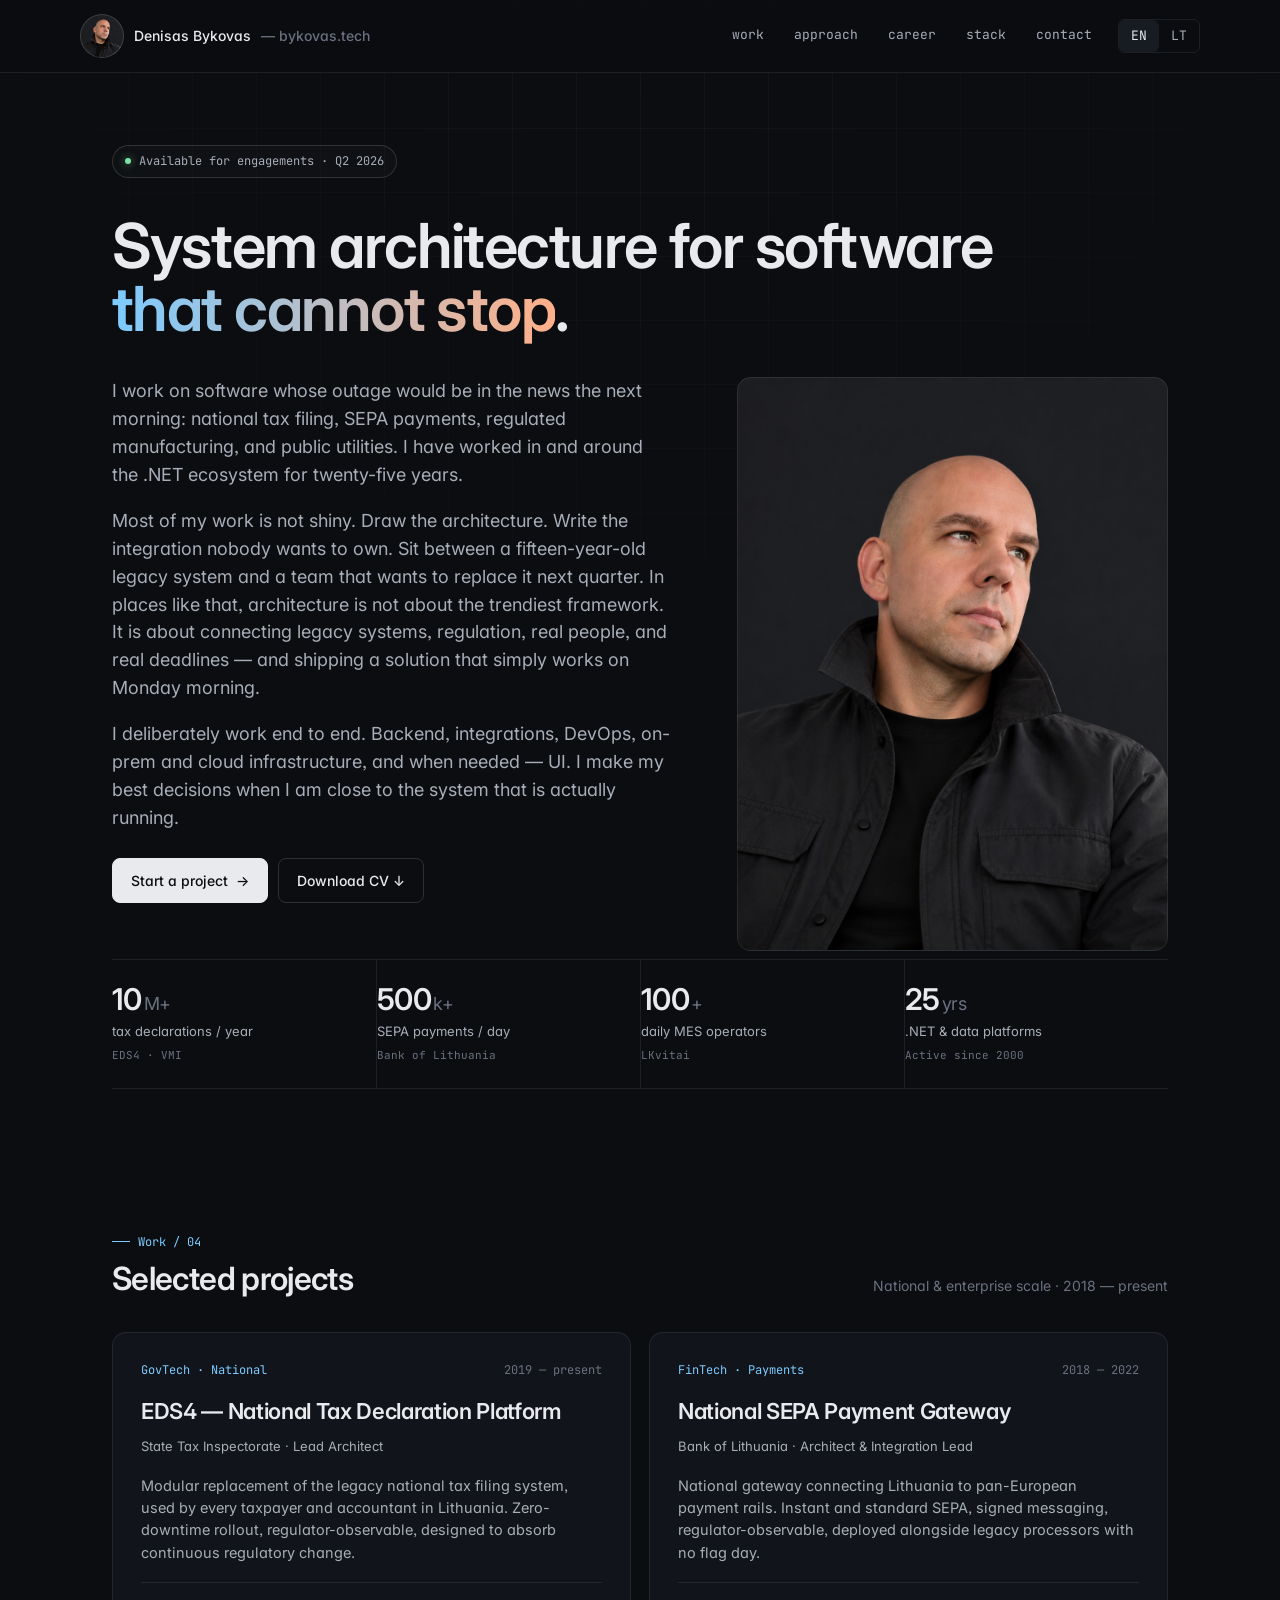
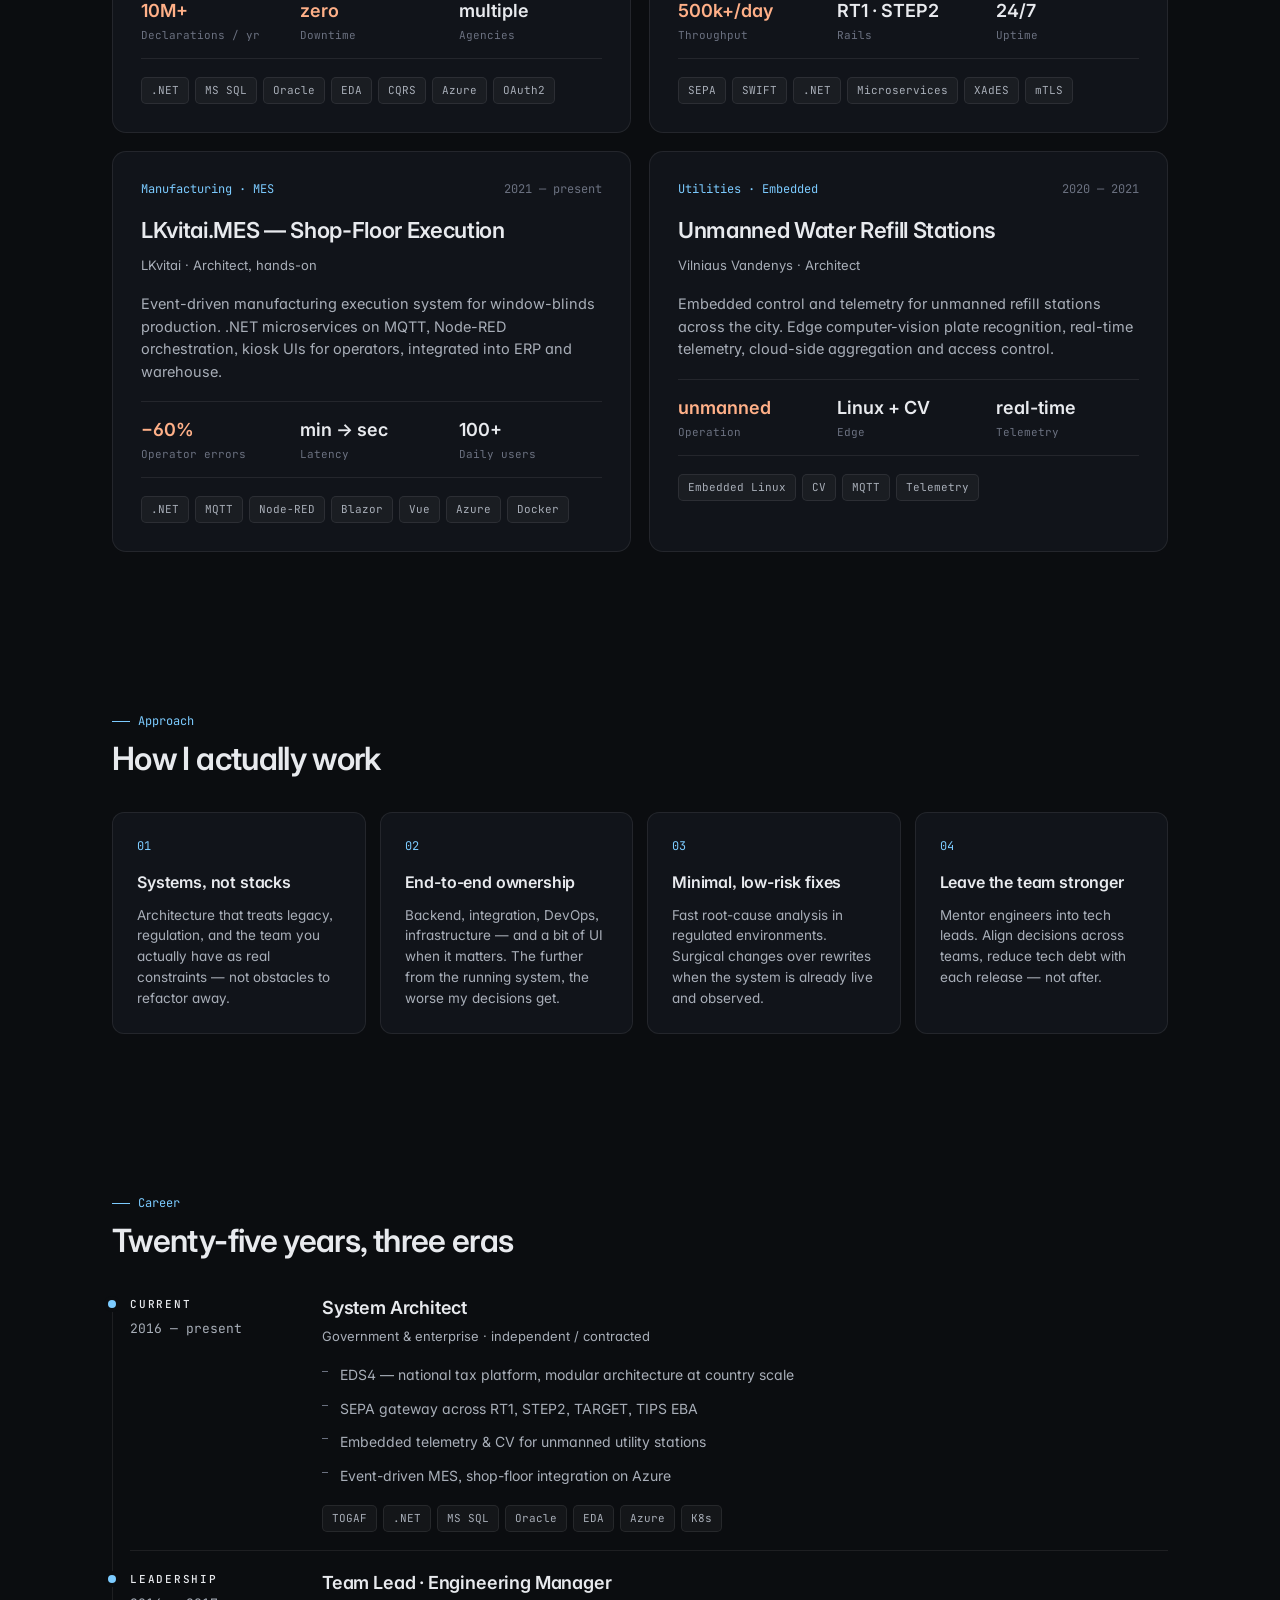
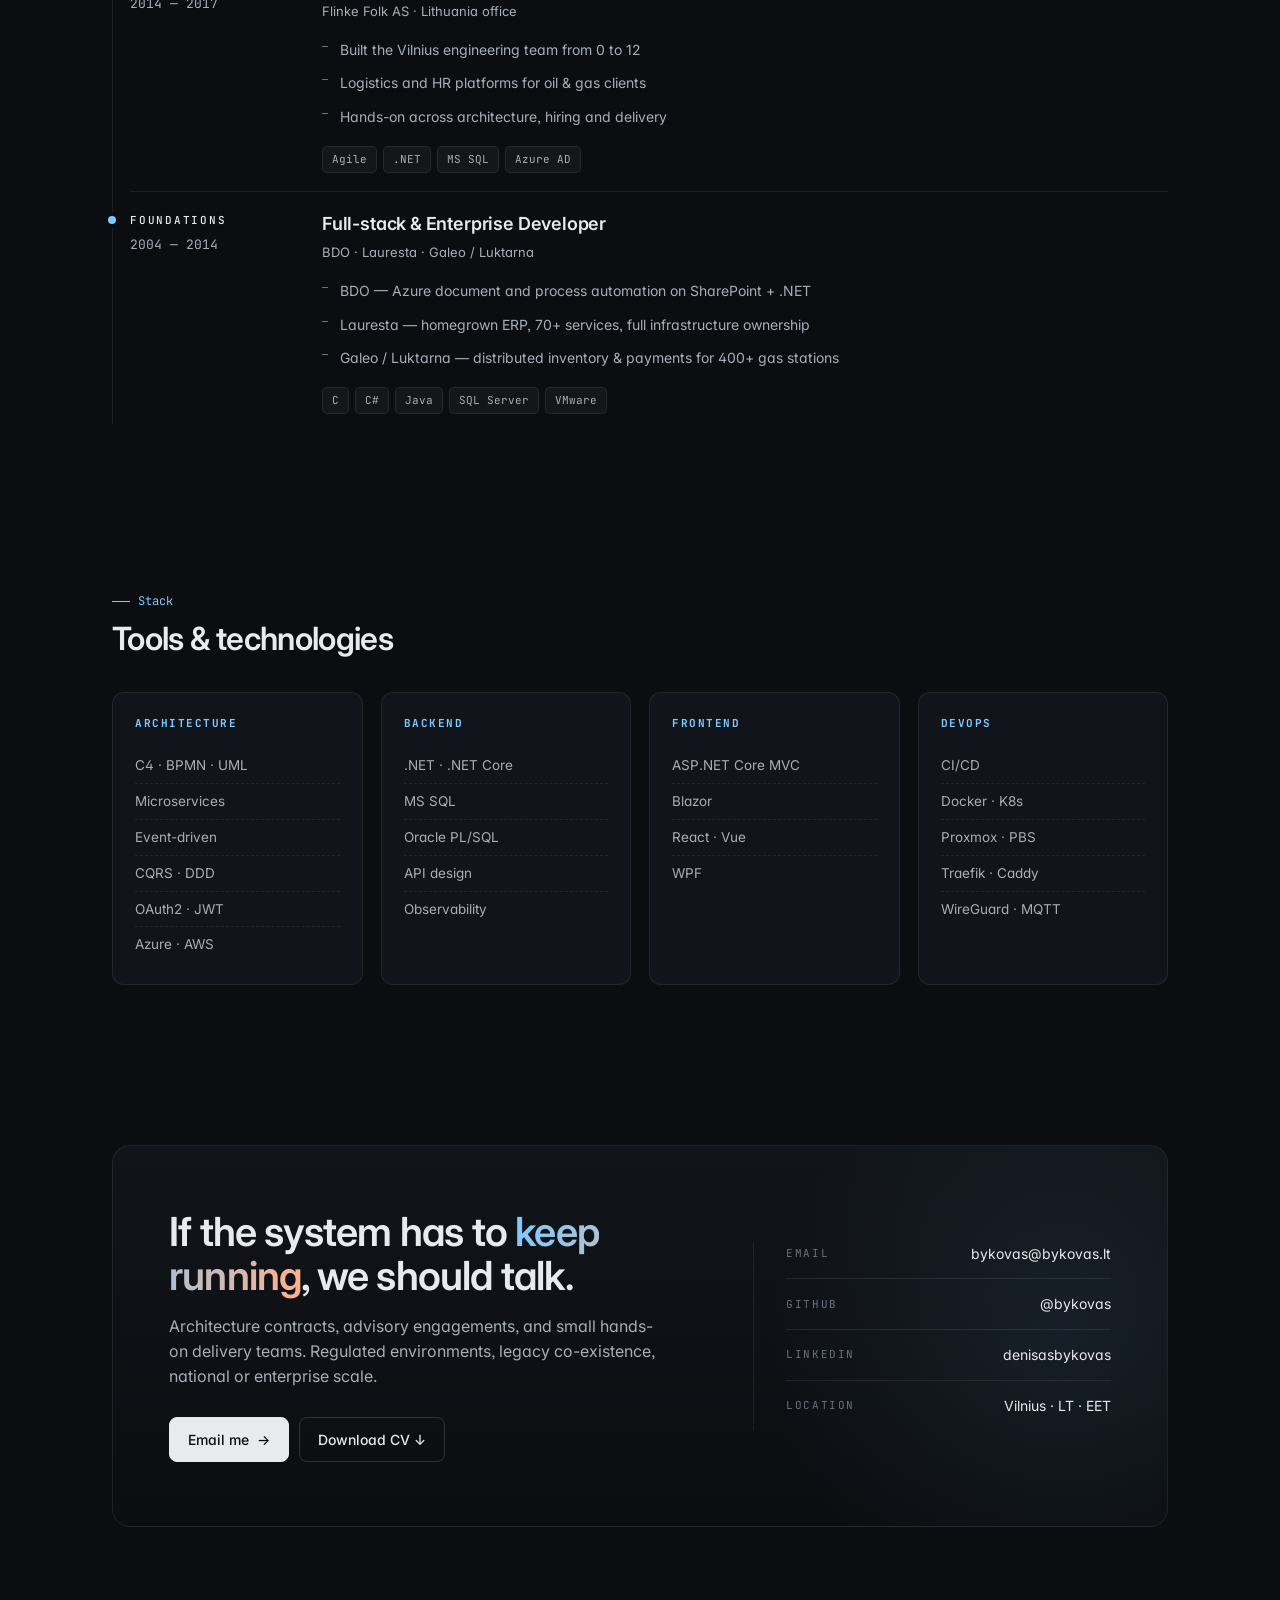
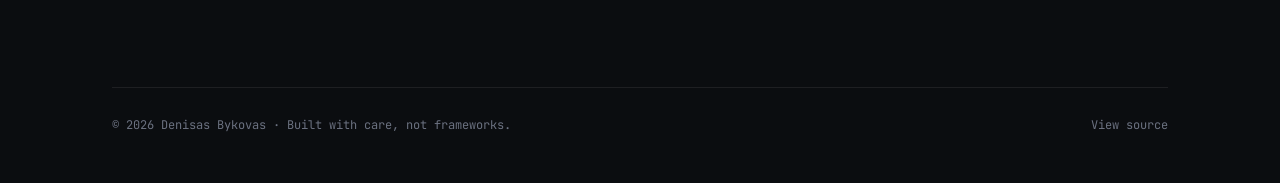
==== commit 98031470: "Refactor portfolio into shared renderer" ====
--- a/index.html
+++ b/index.html
@@ -1,334 +1,14 @@
 <!DOCTYPE html>
-<html lang="lt">
+<html lang="en">
 <head>
 <meta charset="utf-8"/>
 <meta name="viewport" content="width=device-width,initial-scale=1"/>
-<title>Denisas Bykovas — Sistemų architektas</title>
+<title>Denisas Bykovas — System Architect</title>
 <link rel="preconnect" href="https://fonts.gstatic.com" crossorigin>
 <link href="https://fonts.googleapis.com/css2?family=Inter:wght@400;500;600;700&family=JetBrains+Mono:wght@400;500&display=swap" rel="stylesheet">
-<style>
-  :root{
-    --bg:#0B0D10;
-    --bg-2:#11141A;
-    --bg-3:#171B22;
-    --line:rgba(255,255,255,.08);
-    --line-2:rgba(255,255,255,.14);
-    --text:#E8EAEE;
-    --text-2:#A8AEB8;
-    --muted:#6B7180;
-    --accent:#7CCBFF;
-    --accent-2:#FFB088;
-    --green:#7CE3A6;
-  }
-  *{box-sizing:border-box}
-  html,body{margin:0;padding:0;background:var(--bg);color:var(--text)}
-  body{
-    font-family:'Inter',system-ui,-apple-system,Helvetica,Arial,sans-serif;
-    font-size:15px;line-height:1.55;
-    -webkit-font-smoothing:antialiased;
-    font-feature-settings:"cv11","ss01","ss03";
-  }
-  a{color:inherit;text-decoration:none}
-  .mono{font-family:'JetBrains Mono',ui-monospace,Consolas,monospace}
-
-  /* Subtle grid background */
-  body::before{
-    content:"";position:fixed;inset:0;pointer-events:none;z-index:0;
-    background-image:
-      linear-gradient(var(--line) 1px, transparent 1px),
-      linear-gradient(90deg, var(--line) 1px, transparent 1px);
-    background-size:64px 64px;
-    mask-image:radial-gradient(circle at 50% 0%, #000 0%, transparent 70%);
-    opacity:.5;
-  }
-  main{position:relative;z-index:1}
-
-  .wrap{max-width:1120px;margin:0 auto;padding:0 32px}
-
-  /* NAV */
-  nav.topbar{
-    position:sticky;top:0;z-index:10;
-    backdrop-filter:blur(12px);
-    background:rgba(11,13,16,.7);
-    border-bottom:1px solid var(--line);
-  }
-  .topbar .inner{display:flex;align-items:center;justify-content:space-between;padding:14px 0;font-size:14px}
-  .topbar .brand{display:flex;align-items:center;gap:10px;font-weight:500}
-  .topbar .brand .who{color:var(--text)}
-  .topbar .brand .at{color:var(--muted)}
-  .topbar .links{display:flex;gap:6px}
-  .topbar .links a{padding:6px 12px;border-radius:6px;color:var(--text-2);font-family:'JetBrains Mono',monospace;font-size:13px}
-  .topbar .links a:hover{background:var(--bg-3);color:var(--text)}
-
-  /* HERO */
-  .hero{padding:72px 0 64px;position:relative}
-  .hero .tag{
-    display:inline-flex;align-items:center;gap:8px;
-    padding:6px 12px;border:1px solid var(--line-2);border-radius:99px;
-    font-family:'JetBrains Mono',monospace;font-size:12px;color:var(--text-2);
-    margin-bottom:36px;background:rgba(255,255,255,.02)
-  }
-  .hero .tag .d{width:6px;height:6px;border-radius:50%;background:var(--green);box-shadow:0 0 8px rgba(124,227,166,.6)}
-  .hero h1{
-    font-family:'Inter',sans-serif;font-weight:600;
-    font-size:clamp(34px,4.8vw,60px);line-height:1.03;letter-spacing:-.025em;
-    margin:0 0 28px;max-width:22ch;color:var(--text)
-  }
-  .hero h1 .b{
-    background:linear-gradient(90deg,var(--accent) 0%, var(--accent-2) 100%);
-    -webkit-background-clip:text;background-clip:text;color:transparent;
-  }
-  .hero .lede{font-size:18px;line-height:1.55;color:var(--text-2);max-width:60ch;margin:0 0 36px}
-  .hero .ctas{display:flex;gap:10px;flex-wrap:wrap;margin-bottom:48px}
-  .btn{
-    display:inline-flex;align-items:center;gap:8px;
-    padding:11px 18px;border-radius:8px;font-size:14px;font-weight:500;
-    border:1px solid transparent;transition:all .15s
-  }
-  .btn.primary{background:var(--text);color:var(--bg);border-color:var(--text)}
-  .btn.primary:hover{background:var(--accent);border-color:var(--accent);color:var(--bg)}
-  .btn.ghost{background:transparent;color:var(--text);border-color:var(--line-2)}
-  .btn.ghost:hover{background:var(--bg-3);border-color:var(--text-2)}
-  .btn .arrow{transition:transform .15s}
-  .btn:hover .arrow{transform:translateX(2px)}
-
-  .stat-row{display:grid;grid-template-columns:repeat(4,1fr);gap:0;border-top:1px solid var(--line);border-bottom:1px solid var(--line);margin-top:8px}
-  .stat-row .s{padding:24px 28px 24px 0;border-left:1px solid var(--line)}
-  .stat-row .s:first-child{border-left:0;padding-left:0}
-  .stat-row .s .v{font-family:'Inter',sans-serif;font-weight:600;font-size:30px;letter-spacing:-.02em;line-height:1}
-  .stat-row .s .v .u{color:var(--muted);font-weight:400;font-size:18px;margin-left:2px}
-  .stat-row .s .k{margin-top:8px;font-size:13px;color:var(--text-2);line-height:1.4}
-  .stat-row .s .c{margin-top:6px;font-family:'JetBrains Mono',monospace;font-size:11px;color:var(--muted)}
-
-
-  /* HERO 2-col with portrait */
-  .hero .hero-title{max-width:24ch;margin-bottom:36px;font-size:clamp(38px,4.9vw,62px)}
-  .hero .hero-grid{display:grid;grid-template-columns:1.3fr 1fr;gap:64px;align-items:stretch}
-  .hero .hero-text{display:flex;flex-direction:column;justify-content:space-between}
-  .hero .hero-grid .lede{margin:0 0 18px}
-  .hero .hero-grid .ctas{margin-top:8px}
-  .hero .hero-portrait{
-    width:100%;height:100%;min-height:420px;
-    justify-self:end;
-    border-radius:14px;overflow:hidden;
-    background:#1a1d22 center/cover no-repeat;
-    background-image:url('assets/portrait.png');
-    border:1px solid var(--line);
-    position:relative;
-  }
-  @media(max-width:900px){
-    .hero .hero-grid{grid-template-columns:1fr;gap:36px}
-    .hero .hero-portrait{order:-1;justify-self:start;max-width:280px;aspect-ratio:4/5;min-height:0}
-  }
-  /* SECTION CHROME */
-  section{padding:80px 0;position:relative}
-  .section-head{display:flex;justify-content:space-between;align-items:end;margin-bottom:36px;gap:24px;flex-wrap:wrap}
-  .section-head .l .kicker{font-family:'JetBrains Mono',monospace;font-size:12px;color:var(--accent);margin-bottom:10px;display:flex;align-items:center;gap:8px}
-  .section-head .l .kicker::before{content:"";width:18px;height:1px;background:var(--accent)}
-  .section-head h2{font-family:'Inter',sans-serif;font-weight:600;font-size:32px;letter-spacing:-.02em;margin:0;line-height:1.1}
-  .section-head .r{font-size:14px;color:var(--muted)}
-
-  /* PROJECT CARDS */
-  .projects{display:grid;grid-template-columns:repeat(2,1fr);gap:18px}
-  .card{
-    background:var(--bg-2);border:1px solid var(--line);border-radius:14px;
-    padding:28px;display:flex;flex-direction:column;gap:18px;
-    transition:border-color .15s, transform .15s, background .15s;
-    position:relative;overflow:hidden;
-  }
-  .card:hover{border-color:var(--line-2);background:var(--bg-3)}
-  .card::after{
-    content:"";position:absolute;inset:0;border-radius:14px;pointer-events:none;
-    background:radial-gradient(600px circle at var(--mx,50%) var(--my,0%), rgba(124,203,255,.05), transparent 40%);
-    opacity:0;transition:opacity .2s;
-  }
-  .card:hover::after{opacity:1}
-  .card .head{display:flex;justify-content:space-between;align-items:center;font-family:'JetBrains Mono',monospace;font-size:12px;color:var(--text-2)}
-  .card .head .sector{color:var(--accent)}
-  .card .head .yr{color:var(--muted)}
-  .card h3{font-family:'Inter',sans-serif;font-weight:600;font-size:22px;letter-spacing:-.015em;margin:0;line-height:1.2;color:var(--text)}
-  .card .client{font-size:13px;color:var(--text-2);margin-top:-6px}
-  .card .desc{font-size:14.5px;color:var(--text-2);line-height:1.55;margin:0}
-  .card .metrics{display:flex;gap:16px;flex-wrap:wrap;padding:14px 0;border-top:1px solid var(--line);border-bottom:1px solid var(--line)}
-  .card .metrics .m{flex:1 1 0;min-width:80px}
-  .card .metrics .m .v{font-family:'Inter',sans-serif;font-weight:600;font-size:18px;color:var(--text)}
-  .card .metrics .m .v.hi{color:var(--accent-2)}
-  .card .metrics .m .k{font-family:'JetBrains Mono',monospace;font-size:11px;color:var(--muted);margin-top:2px}
-  .card .stack{display:flex;flex-wrap:wrap;gap:6px}
-  .card .chip{
-    font-family:'JetBrains Mono',monospace;font-size:11px;
-    padding:4px 9px;border-radius:5px;
-    background:rgba(255,255,255,.04);border:1px solid var(--line);color:var(--text-2)
-  }
-
-  @media (max-width:840px){.projects{grid-template-columns:1fr}}
-
-  /* APPROACH */
-  .approach{display:grid;grid-template-columns:repeat(4,1fr);gap:14px}
-  .ap{
-    background:var(--bg-2);border:1px solid var(--line);border-radius:12px;
-    padding:24px;
-  }
-  .ap .n{font-family:'JetBrains Mono',monospace;font-size:12px;color:var(--accent);margin-bottom:14px}
-  .ap h4{font-family:'Inter',sans-serif;font-weight:600;font-size:16px;margin:0 0 10px;letter-spacing:-.01em}
-  .ap p{font-size:13.5px;line-height:1.55;color:var(--text-2);margin:0}
-  @media(max-width:840px){.approach{grid-template-columns:1fr 1fr}}
-
-  /* CAREER timeline */
-  .timeline{position:relative;padding-left:18px}
-  .timeline::before{content:"";position:absolute;left:0;top:8px;bottom:8px;width:1px;background:var(--line)}
-  .role{position:relative;padding:18px 0;display:grid;grid-template-columns:160px 1fr;gap:32px;border-bottom:1px solid var(--line)}
-  .role:first-child{padding-top:0}
-  .role:last-child{border-bottom:0}
-  .role::before{content:"";position:absolute;left:-22px;top:24px;width:8px;height:8px;border-radius:50%;background:var(--accent);box-shadow:0 0 0 4px var(--bg)}
-  .role:first-child::before{top:6px}
-  .role .y{font-family:'JetBrains Mono',monospace;font-size:13px;color:var(--text-2);padding-top:2px}
-  .role .y b{display:block;color:var(--text);font-weight:500;font-size:11px;letter-spacing:.16em;text-transform:uppercase;margin-bottom:6px}
-  .role .b .t{font-family:'Inter',sans-serif;font-weight:600;font-size:18px;letter-spacing:-.01em;margin:0 0 4px}
-  .role .b .o{font-size:13px;color:var(--text-2);margin-bottom:12px}
-  .role .b ul{margin:0 0 12px;padding:0;list-style:none}
-  .role .b li{padding:6px 0 6px 18px;font-size:14px;color:var(--text-2);position:relative}
-  .role .b li::before{content:"";position:absolute;left:0;top:13px;width:6px;height:1px;background:var(--muted)}
-  .role .b .stack{display:flex;flex-wrap:wrap;gap:6px;margin-top:8px}
-  .role .b .chip{font-family:'JetBrains Mono',monospace;font-size:11px;padding:4px 9px;border-radius:5px;background:rgba(255,255,255,.04);border:1px solid var(--line);color:var(--text-2)}
-  @media(max-width:840px){.role{grid-template-columns:1fr;gap:8px}}
-
-  /* SKILLS */
-  .skills{display:grid;grid-template-columns:repeat(4,1fr);gap:18px}
-  .sk-col{background:var(--bg-2);border:1px solid var(--line);border-radius:12px;padding:22px}
-  .sk-col h4{font-family:'JetBrains Mono',monospace;font-size:11px;color:var(--accent);text-transform:uppercase;letter-spacing:.14em;margin:0 0 16px}
-  .sk-col ul{list-style:none;padding:0;margin:0}
-  .sk-col li{font-size:13.5px;color:var(--text-2);padding:7px 0;border-bottom:1px dashed var(--line)}
-  .sk-col li:last-child{border-bottom:0}
-  @media(max-width:840px){.skills{grid-template-columns:1fr 1fr}}
-
-  /* CONTACT */
-  .contact{
-    background:linear-gradient(180deg,var(--bg-2) 0%,var(--bg) 100%);
-    border:1px solid var(--line);border-radius:18px;padding:64px 56px;
-    margin-bottom:80px;position:relative;overflow:hidden;
-  }
-  .contact::before{
-    content:"";position:absolute;top:-50%;right:-20%;width:60%;height:200%;
-    background:radial-gradient(circle, rgba(124,203,255,.08), transparent 60%);
-    pointer-events:none;
-  }
-  .contact .inner{position:relative;z-index:1;display:grid;grid-template-columns:1.5fr 1fr;gap:48px;align-items:center}
-  .contact h2{font-family:'Inter',sans-serif;font-weight:600;font-size:clamp(28px,3.6vw,40px);line-height:1.1;letter-spacing:-.02em;margin:0 0 16px;max-width:18ch}
-  .contact h2 .b{background:linear-gradient(90deg,var(--accent),var(--accent-2));-webkit-background-clip:text;background-clip:text;color:transparent}
-  .contact p{font-size:16px;color:var(--text-2);max-width:50ch;margin:0 0 28px;line-height:1.55}
-  .contact .ctas{display:flex;gap:10px;flex-wrap:wrap}
-  .contact .right{display:flex;flex-direction:column;gap:0;border-left:1px solid var(--line);padding-left:32px}
-  .contact .right a{display:flex;justify-content:space-between;align-items:center;padding:14px 0;border-bottom:1px solid var(--line);font-size:14px;gap:16px}
-  .contact .right a:first-child{padding-top:0}
-  .contact .right a:last-child{border-bottom:0}
-  .contact .right a:hover{color:var(--accent)}
-  .contact .right a .k{font-family:'JetBrains Mono',monospace;font-size:11px;color:var(--muted);text-transform:uppercase;letter-spacing:.14em}
-  .contact .right a .v{color:var(--text)}
-  @media(max-width:840px){
-    .contact{padding:40px 28px}
-    .contact .inner{grid-template-columns:1fr;gap:32px}
-    .contact .right{border-left:0;padding-left:0;border-top:1px solid var(--line);padding-top:24px}
-  }
-
-  footer{padding:28px 0 48px;border-top:1px solid var(--line);font-family:'JetBrains Mono',monospace;font-size:12px;color:var(--muted);display:flex;justify-content:space-between;flex-wrap:wrap;gap:16px}
-  footer a:hover{color:var(--accent)}
-
-  /* Portrait */
-  .portrait{
-    width:44px;height:44px;border-radius:50%;
-    background:#222 center/cover no-repeat;
-    background-image:url('assets/portrait.png');
-    background-position:50% 25%;
-    border:1px solid var(--line-2);
-    flex-shrink:0;
-  }
-  /* Lang switcher */
-  .lang{display:inline-flex;border:1px solid var(--line);border-radius:6px;overflow:hidden;font-family:'JetBrains Mono',monospace;font-size:11px;margin-left:8px}
-  .lang a{padding:5px 9px;color:var(--muted)}
-  .lang a.on{background:var(--bg-3);color:var(--text)}
-  .lang a:hover{color:var(--text)}
-
-  @media(max-width:720px){
-    .wrap{padding:0 20px}
-
-    .topbar .inner{align-items:flex-start;flex-wrap:wrap;gap:10px;padding:10px 0 12px}
-    .topbar .brand{width:100%;gap:9px}
-    .topbar .brand .at{display:none}
-    .topbar .links{width:100%;gap:4px;overflow-x:auto;padding-bottom:2px;scrollbar-width:none}
-    .topbar .links::-webkit-scrollbar{display:none}
-    .topbar .links a{flex:0 0 auto;padding:6px 9px;font-size:12px}
-    .lang{flex:0 0 auto;margin-left:2px}
-    .lang a{padding:6px 9px}
-    .portrait{width:38px;height:38px}
-
-    .hero{padding:44px 0 48px}
-    .hero .tag{margin-bottom:24px;max-width:100%;white-space:normal;line-height:1.4}
-    .hero h1,
-    .hero .hero-title{font-size:42px;line-height:1.06;margin-bottom:28px;max-width:100%}
-    .hero .hero-grid{gap:28px}
-    .hero .hero-text{display:block}
-    .hero .hero-grid .lede{font-size:16px;line-height:1.6;margin-bottom:16px}
-    .hero .hero-grid .ctas{margin-top:22px;margin-bottom:34px}
-    .hero .hero-portrait{justify-self:center;width:min(100%,240px);max-width:240px;background-position:center top}
-    .hero .ctas .btn{flex:1 1 160px;justify-content:center}
-
-    .stat-row{grid-template-columns:1fr 1fr}
-    .stat-row .s{padding:18px 14px;border-left:1px solid var(--line)}
-    .stat-row .s:nth-child(2n+1){border-left:0;padding-left:0}
-    .stat-row .s .v{font-size:26px}
-
-    section{padding:56px 0}
-    .section-head{align-items:flex-start;margin-bottom:24px;gap:10px}
-    .section-head h2{font-size:26px}
-
-    .projects{gap:14px}
-    .card{padding:20px;border-radius:12px;gap:14px}
-    .card::after{border-radius:12px}
-    .card .head{align-items:flex-start;gap:10px}
-    .card h3{font-size:20px}
-    .card .metrics{gap:10px}
-
-    .approach,
-    .skills{grid-template-columns:1fr}
-    .ap,
-    .sk-col{padding:20px}
-
-    .timeline{padding-left:14px}
-    .role{grid-template-columns:1fr;gap:8px;padding:20px 0}
-    .role::before{left:-18px}
-
-    .contact{padding:30px 20px;border-radius:14px;margin-bottom:56px}
-    .contact .inner{gap:28px}
-    .contact h2{font-size:30px;max-width:16ch}
-    .contact p{font-size:15.5px}
-    .contact .ctas .btn{flex:1 1 160px;justify-content:center}
-    .contact .right a{align-items:flex-start;flex-direction:column;gap:4px}
-
-    footer{padding:24px 0 36px;flex-direction:column}
-  }
-
-  @media(max-width:420px){
-    .wrap{padding:0 18px}
-    .topbar .links a{padding:6px 8px}
-    .hero h1,
-    .hero .hero-title{font-size:36px;max-width:100%}
-    .hero .hero-grid .lede{font-size:15.5px}
-    .hero .ctas .btn,
-    .contact .ctas .btn{flex-basis:100%}
-    .hero .hero-portrait{max-width:220px}
-
-    .stat-row{grid-template-columns:1fr}
-    .stat-row .s{border-left:0;border-top:1px solid var(--line);padding:16px 0}
-    .stat-row .s:first-child{border-top:0}
-    .stat-row .s:nth-child(2n+1){padding-left:0}
-
-    .card .metrics .m{flex-basis:100%}
-    .contact{padding:26px 18px}
-  }
-</style>
+<link rel="stylesheet" href="assets/site.css">
 </head>
-<body data-screen-label="Portfolio · LT">
+<body>
 
 <main>
 
@@ -339,236 +19,56 @@
         <span class="who">Denisas Bykovas</span>
         <span class="at">— bykovas.tech</span>
       </div>
-      <div class="links">
-        <a href="#work">darbai</a>
-        <a href="#approach">metodas</a>
-        <a href="#career">karjera</a>
-        <a href="#stack">įrankiai</a>
-        <a href="#contact">kontaktai</a>
-        <span class="lang"><a href="en.html">EN</a><a href="index.html" class="on">LT</a></span>
-      </div>
+      <div class="links" id="nav-links"></div>
     </div>
   </nav>
 
   <section class="hero">
-    <div class="wrap">
-      <div class="tag"><span class="d"></span>Priimu projektus · 2026 m. II ketv.</div>
-      <h1 class="hero-title">Sistemų architektūra programinei įrangai, <span class="b">kuri negali sustoti</span>.</h1>
-      <div class="hero-grid">
-        <div class="hero-text">
-          <p class="lede">Dirbu su programine įranga, apie kurios sustojimą kitą rytą perskaitytum naujienose: nacionalinis mokesčių deklaravimas, SEPA mokėjimai, reguliuojama gamyba, komunaliniai tinklai. Su .NET ekosistema ir aplink ją dirbu jau dvidešimt penkerius metus.</p>
-          <p class="lede">Didžioji mano darbo dalis nėra blizgi. Nubraižyti architektūrą. Parašyti integraciją, kurios niekas nenori imtis. Atsisėsti tarp penkiolika metų veikiančios senos sistemos ir komandos, kuri nori ją pakeisti per kitą ketvirtį. Tokiose vietose architektūra nėra apie madingiausią karkasą. Ji yra apie gebėjimą sujungti paveldėtas sistemas, reglamentus, realius žmones ir realius terminus — ir paleisti sprendimą, kuris pirmadienio rytą tiesiog veikia.</p>
-          <p class="lede">Sąmoningai dirbu nuo pradžios iki pabaigos. Backend, integracijos, DevOps, infrastruktūra vietoje ir debesyje, o kai reikia — ir UI. Geriausius sprendimus priimu tada, kai esu arti realiai veikiančios sistemos.</p>
-          <div class="ctas">
-            <a class="btn primary" href="#contact">Pradėti projektą <span class="arrow">→</span></a>
-            <a class="btn ghost" id="cv-top" href="#" target="_blank" rel="noopener">Atsisiųsti CV ↓</a>
-          </div>
-        </div>
-        <div class="hero-portrait" aria-label="Denisas Bykovas"></div>
-      </div>
-
-      <div class="stat-row" id="stats"></div>
-    </div>
+    <div class="wrap" id="hero"></div>
   </section>
 
   <section id="work">
     <div class="wrap">
-      <div class="section-head">
-        <div class="l">
-          <div class="kicker">Darbai / 04</div>
-          <h2>Atrinkti projektai</h2>
-        </div>
-        <div class="r">Nacionalinė ir įmonių apimtis · 2018 — dabar</div>
-      </div>
+      <div id="work-head"></div>
       <div class="projects" id="projects"></div>
     </div>
   </section>
 
   <section id="approach">
     <div class="wrap">
-      <div class="section-head">
-        <div class="l">
-          <div class="kicker">Metodas</div>
-          <h2>Kaip iš tikrųjų dirbu</h2>
-        </div>
-      </div>
+      <div id="approach-head"></div>
       <div class="approach" id="approach-grid"></div>
     </div>
   </section>
 
   <section id="career">
     <div class="wrap">
-      <div class="section-head">
-        <div class="l">
-          <div class="kicker">Karjera</div>
-          <h2>Dvidešimt penkeri metai, trys etapai</h2>
-        </div>
-      </div>
+      <div id="career-head"></div>
       <div class="timeline" id="timeline"></div>
     </div>
   </section>
 
   <section id="stack">
     <div class="wrap">
-      <div class="section-head">
-        <div class="l">
-          <div class="kicker">Įrankiai</div>
-          <h2>Įrankiai ir technologijos</h2>
-        </div>
-      </div>
+      <div id="stack-head"></div>
       <div class="skills" id="skills"></div>
     </div>
   </section>
 
   <section id="contact">
     <div class="wrap">
-      <div class="contact">
-        <div class="inner">
-          <div>
-            <h2>Jei sistema <span class="b">privalo veikti</span>, pakalbėkime.</h2>
-            <p>Architektūros sutartys, konsultacijos ir mažos praktinės įgyvendinimo komandos. Reguliuojama aplinka, sambūvis su senomis sistemomis, nacionalinė arba įmonių apimtis.</p>
-            <div class="ctas">
-              <a class="btn primary" href="mailto:bykovas@bykovas.lt">Parašyti man <span class="arrow">→</span></a>
-              <a class="btn ghost" id="cv-bot" href="#" target="_blank" rel="noopener">Atsisiųsti CV ↓</a>
-            </div>
-          </div>
-          <div class="right">
-            <a href="mailto:bykovas@bykovas.lt"><span class="k">El. paštas</span><span class="v">bykovas@bykovas.lt</span></a>
-            <a href="https://github.com/bykovas" target="_blank" rel="noopener"><span class="k">GitHub</span><span class="v">@bykovas</span></a>
-            <a href="https://www.linkedin.com/in/denisasbykovas/" target="_blank" rel="noopener"><span class="k">LinkedIn</span><span class="v">denisasbykovas</span></a>
-            <a><span class="k">Vieta</span><span class="v">Vilnius · LT · EET</span></a>
-          </div>
-        </div>
-      </div>
+      <div class="contact" id="contact-card"></div>
     </div>
   </section>
 
   <div class="wrap">
-    <footer>
-      <div>© <span id="y"></span> Denisas Bykovas · Sukurta rūpestingai, ne karkasais.</div>
-      <div><a href="https://github.com/bykovas/bykovas.github.io" target="_blank" rel="noopener">Atviras kodas</a></div>
-    </footer>
+    <footer id="footer"></footer>
   </div>
 
 </main>
 
-<script>
-const P = {
-  cvUrl:"assets/files/denisas-bykovas.pdf",
-  stats:[
-    {v:"10",u:"M+",k:"deklaracijų / metus",c:"EDS4 · VMI"},
-    {v:"500",u:"k+",k:"SEPA mokėjimų / dieną",c:"Lietuvos bankas"},
-    {v:"100",u:"+",k:"MES operatorių / dieną",c:"LKvitai"},
-    {v:"25",u:"m.",k:".NET ir duomenys",c:"Nuo 2000 m."},
-  ],
-  projects:[
-    { sector:"GovTech · Nacionalinis", year:"2019 — dabar",
-      title:"EDS4 — Elektroninių deklaracijų sistema",
-      client:"Valstybinė mokesčių inspekcija · Vyr. architektas",
-      desc:"Modulinis nacionalinės mokesčių deklaravimo sistemos pakeitimas. Ja naudojasi visi šalies mokesčių mokėtojai ir buhalteriai. Diegimas be prastovos, stebimas reguliatoriaus, suprojektuotas nuolatiniam reglamentų kitimui.",
-      metrics:[{k:"Deklaracijų / m.",v:"10M+",hi:true},{k:"Prastova",v:"nulinė",hi:true},{k:"Įstaigos",v:"kelios"}],
-      stack:[".NET","MS SQL","Oracle","EDA","CQRS","Azure","OAuth2"]
-    },
-    { sector:"FinTech · Mokėjimai", year:"2018 — 2022",
-      title:"Nacionalinis SEPA mokėjimų vartai",
-      client:"Lietuvos bankas · Architektas ir integracijų vadovas",
-      desc:"Nacionaliniai vartai, jungiantys Lietuvą su Europos mokėjimų infrastruktūra. Greitieji ir įprasti SEPA mokėjimai, pasirašytos žinutės, stebimi reguliatoriaus, įdiegti šalia senų procesorių be vienkartinio perjungimo.",
-      metrics:[{k:"Pralaidumas",v:"500k+/d.",hi:true},{k:"Schemos",v:"RT1 · STEP2"},{k:"Veikimas",v:"24/7"}],
-      stack:["SEPA","SWIFT",".NET","Microservices","XAdES","mTLS"]
-    },
-    { sector:"Gamyba · MES", year:"2021 — dabar",
-      title:"LKvitai.MES — gamybos vykdymo sistema",
-      client:"LKvitai · Architektas, praktiškai",
-      desc:"Įvykiais paremta gamybos vykdymo sistema žaliuzių ir roletų gamintojui. .NET mikroservisai per MQTT, Node-RED srautų orkestravimas, kioskinės sąsajos operatoriams, integruota su ERP ir sandėliu.",
-      metrics:[{k:"Operatorių klaidos",v:"−60%",hi:true},{k:"Vėlavimas",v:"min → s"},{k:"Vartotojai / d.",v:"100+"}],
-      stack:[".NET","MQTT","Node-RED","Blazor","Vue","Azure","Docker"]
-    },
-    { sector:"Komunalinės · Embedded", year:"2020 — 2021",
-      title:"Bepiločio vandens užpylimo stotelės",
-      client:"Vilniaus vandenys · Architektas",
-      desc:"Įterptinis valdymas ir telemetrija miesto bepilotėms vandens užpylimo stotelėms. Kompiuterinis vaizdo atpažinimas pakraštyje, telemetrija realiu laiku, debesies pusės agregavimas ir prieigos kontrolė.",
-      metrics:[{k:"Veikimas",v:"bepilotis",hi:true},{k:"Pakraštys",v:"Linux + CV"},{k:"Telemetrija",v:"real. laiku"}],
-      stack:["Embedded Linux","CV","MQTT","Telemetrija"]
-    },
-  ],
-  approach:[
-    {n:"01",t:"Sistemos, ne stekai",d:"Architektūra, kuri vertina senas sistemas, reglamentus ir realią komandą kaip tikrus apribojimus, o ne kliūtis pakeisti perrašant."},
-    {n:"02",t:"Atsakomybė nuo galo iki galo",d:"Backendas, integracijos, DevOps, infrastruktūra — ir šiek tiek UI, kai svarbu. Kuo toliau nuo veikiančios sistemos, tuo prastesni mano sprendimai."},
-    {n:"03",t:"Minimalūs, mažos rizikos taisymai",d:"Greita priežasties analizė reguliuojamoje aplinkoje. Chirurginiai pakeitimai vietoje perrašymų, kai sistema jau veikia."},
-    {n:"04",t:"Palieku komandą stipresnę",d:"Auginu inžinierius iki tech lead. Suderinu sprendimus tarp komandų, mažinu techninę skolą su kiekvienu leidimu — ne po jo."},
-  ],
-  career:[
-    { y:"2016 — dabar", era:"Dabar", t:"Sistemų architektas", o:"Vyriausybė ir įmonės · nepriklausomas / pagal sutartį",
-      bullets:["EDS4 — nacionalinė mokesčių platforma, modulinė architektūra šalies apimtimi","SEPA vartai per RT1, STEP2, TARGET, TIPS EBA","Įterptinė telemetrija ir CV bepilotėms komunalinėms stotelėms","Įvykiais paremtas MES, gamybos integracija Azure"],
-      stack:["TOGAF",".NET","MS SQL","Oracle","EDA","Azure","K8s"]
-    },
-    { y:"2014 — 2017", era:"Vadovavimas", t:"Komandos vadovas · Inžinerijos vadybininkas", o:"Flinke Folk AS · Lietuvos biuras",
-      bullets:["Sukūriau Vilniaus inžinerijos komandą nuo 0 iki 12","Logistikos ir HR platformos naftos ir dujų klientams","Praktiškai prie architektūros, samdos ir įgyvendinimo"],
-      stack:["Agile",".NET","MS SQL","Azure AD"]
-    },
-    { y:"2004 — 2014", era:"Pamatai", t:"Full-stack ir įmonių programuotojas", o:"BDO · Lauresta · Galeo / Luktarna",
-      bullets:["BDO — dokumentų ir procesų automatizavimas Azure ant SharePoint + .NET","Lauresta — savos ERP, 70+ servisų, visa infrastruktūra","Galeo / Luktarna — paskirstytas inventorius ir mokėjimai 400+ degalinių"],
-      stack:["C","C#","Java","SQL Server","VMware"]
-    },
-  ],
-  skills:[
-    {g:"Architektūra", i:["C4 · BPMN · UML","Mikroservisai","Įvykiais paremta","CQRS · DDD","OAuth2 · JWT","Azure · AWS"]},
-    {g:"Backend",      i:[".NET · .NET Core","MS SQL","Oracle PL/SQL","API dizainas","Stebėsena"]},
-    {g:"Frontend",     i:["ASP.NET Core MVC","Blazor","React · Vue","WPF"]},
-    {g:"DevOps",       i:["CI/CD","Docker · K8s","Proxmox · PBS","Traefik · Caddy","WireGuard · MQTT"]},
-  ],
-};
-
-document.getElementById('stats').innerHTML = P.stats.map(s=>`
-  <div class="s">
-    <div class="v">${s.v}<span class="u">${s.u}</span></div>
-    <div class="k">${s.k}</div>
-    <div class="c">${s.c}</div>
-  </div>`).join('');
-
-document.getElementById('projects').innerHTML = P.projects.map(p=>`
-  <article class="card">
-    <div class="head"><span class="sector">${p.sector}</span><span class="yr">${p.year}</span></div>
-    <h3>${p.title}</h3>
-    <div class="client">${p.client}</div>
-    <p class="desc">${p.desc}</p>
-    <div class="metrics">${p.metrics.map(m=>`<div class="m"><div class="v ${m.hi?'hi':''}">${m.v}</div><div class="k">${m.k}</div></div>`).join('')}</div>
-    <div class="stack">${p.stack.map(s=>`<span class="chip">${s}</span>`).join('')}</div>
-  </article>
-`).join('');
-
-document.getElementById('approach-grid').innerHTML = P.approach.map(a=>`
-  <div class="ap"><div class="n">${a.n}</div><h4>${a.t}</h4><p>${a.d}</p></div>
-`).join('');
-
-document.getElementById('timeline').innerHTML = P.career.map(r=>`
-  <div class="role">
-    <div class="y"><b>${r.era}</b>${r.y}</div>
-    <div class="b">
-      <div class="t">${r.t}</div>
-      <div class="o">${r.o}</div>
-      <ul>${r.bullets.map(b=>`<li>${b}</li>`).join('')}</ul>
-      <div class="stack">${r.stack.map(s=>`<span class="chip">${s}</span>`).join('')}</div>
-    </div>
-  </div>
-`).join('');
-
-document.getElementById('skills').innerHTML = P.skills.map(s=>`
-  <div class="sk-col"><h4>${s.g}</h4><ul>${s.i.map(i=>`<li>${i}</li>`).join('')}</ul></div>
-`).join('');
-
-document.getElementById('cv-top').href = P.cvUrl;
-document.getElementById('cv-bot').href = P.cvUrl;
-document.getElementById('y').textContent = new Date().getFullYear();
-
-// Card hover spotlight
-document.querySelectorAll('.card').forEach(c=>{
-  c.addEventListener('mousemove',e=>{
-    const r = c.getBoundingClientRect();
-    c.style.setProperty('--mx', (e.clientX - r.left) + 'px');
-    c.style.setProperty('--my', (e.clientY - r.top) + 'px');
-  });
-});
-</script>
+<script src="assets/content.en.js"></script>
+<script src="assets/content.lt.js"></script>
+<script src="assets/site.js"></script>
 </body>
 </html>
--- a/assets/site.css
+++ b/assets/site.css
@@ -0,0 +1,319 @@
+:root{
+    --bg:#0B0D10;
+    --bg-2:#11141A;
+    --bg-3:#171B22;
+    --line:rgba(255,255,255,.08);
+    --line-2:rgba(255,255,255,.14);
+    --text:#E8EAEE;
+    --text-2:#A8AEB8;
+    --muted:#6B7180;
+    --accent:#7CCBFF;
+    --accent-2:#FFB088;
+    --green:#7CE3A6;
+  }
+  *{box-sizing:border-box}
+  html,body{margin:0;padding:0;background:var(--bg);color:var(--text)}
+  body{
+    font-family:'Inter',system-ui,-apple-system,Helvetica,Arial,sans-serif;
+    font-size:15px;line-height:1.55;
+    -webkit-font-smoothing:antialiased;
+    font-feature-settings:"cv11","ss01","ss03";
+  }
+  a{color:inherit;text-decoration:none}
+  .mono{font-family:'JetBrains Mono',ui-monospace,Consolas,monospace}
+
+  /* Subtle grid background */
+  body::before{
+    content:"";position:fixed;inset:0;pointer-events:none;z-index:0;
+    background-image:
+      linear-gradient(var(--line) 1px, transparent 1px),
+      linear-gradient(90deg, var(--line) 1px, transparent 1px);
+    background-size:64px 64px;
+    mask-image:radial-gradient(circle at 50% 0%, #000 0%, transparent 70%);
+    opacity:.5;
+  }
+  main{position:relative;z-index:1}
+
+  .wrap{max-width:1120px;margin:0 auto;padding:0 32px}
+
+  /* NAV */
+  nav.topbar{
+    position:sticky;top:0;z-index:10;
+    backdrop-filter:blur(12px);
+    background:rgba(11,13,16,.7);
+    border-bottom:1px solid var(--line);
+  }
+  .topbar .inner{display:flex;align-items:center;justify-content:space-between;padding:14px 0;font-size:14px}
+  .topbar .brand{display:flex;align-items:center;gap:10px;font-weight:500}
+  .topbar .brand .who{color:var(--text)}
+  .topbar .brand .at{color:var(--muted)}
+  .topbar .links{display:flex;gap:6px}
+  .topbar .links a{padding:6px 12px;border-radius:6px;color:var(--text-2);font-family:'JetBrains Mono',monospace;font-size:13px}
+  .topbar .links a:hover{background:var(--bg-3);color:var(--text)}
+
+  /* HERO */
+  .hero{padding:72px 0 64px;position:relative}
+  .hero .tag{
+    display:inline-flex;align-items:center;gap:8px;
+    padding:6px 12px;border:1px solid var(--line-2);border-radius:99px;
+    font-family:'JetBrains Mono',monospace;font-size:12px;color:var(--text-2);
+    margin-bottom:36px;background:rgba(255,255,255,.02)
+  }
+  .hero .tag .d{width:6px;height:6px;border-radius:50%;background:var(--green);box-shadow:0 0 8px rgba(124,227,166,.6)}
+  .hero h1{
+    font-family:'Inter',sans-serif;font-weight:600;
+    font-size:clamp(34px,4.8vw,60px);line-height:1.03;letter-spacing:-.025em;
+    margin:0 0 28px;max-width:22ch;color:var(--text)
+  }
+  .hero h1 .b{
+    background:linear-gradient(90deg,var(--accent) 0%, var(--accent-2) 100%);
+    -webkit-background-clip:text;background-clip:text;color:transparent;
+  }
+  .hero .lede{font-size:18px;line-height:1.55;color:var(--text-2);max-width:60ch;margin:0 0 36px}
+  .hero .ctas{display:flex;gap:10px;flex-wrap:wrap;margin-bottom:48px}
+  .btn{
+    display:inline-flex;align-items:center;gap:8px;
+    padding:11px 18px;border-radius:8px;font-size:14px;font-weight:500;
+    border:1px solid transparent;transition:all .15s
+  }
+  .btn.primary{background:var(--text);color:var(--bg);border-color:var(--text)}
+  .btn.primary:hover{background:var(--accent);border-color:var(--accent);color:var(--bg)}
+  .btn.ghost{background:transparent;color:var(--text);border-color:var(--line-2)}
+  .btn.ghost:hover{background:var(--bg-3);border-color:var(--text-2)}
+  .btn .arrow{transition:transform .15s}
+  .btn:hover .arrow{transform:translateX(2px)}
+
+  .stat-row{display:grid;grid-template-columns:repeat(4,1fr);gap:0;border-top:1px solid var(--line);border-bottom:1px solid var(--line);margin-top:8px}
+  .stat-row .s{padding:24px 28px 24px 0;border-left:1px solid var(--line)}
+  .stat-row .s:first-child{border-left:0;padding-left:0}
+  .stat-row .s .v{font-family:'Inter',sans-serif;font-weight:600;font-size:30px;letter-spacing:-.02em;line-height:1}
+  .stat-row .s .v .u{color:var(--muted);font-weight:400;font-size:18px;margin-left:2px}
+  .stat-row .s .k{margin-top:8px;font-size:13px;color:var(--text-2);line-height:1.4}
+  .stat-row .s .c{margin-top:6px;font-family:'JetBrains Mono',monospace;font-size:11px;color:var(--muted)}
+
+
+  /* HERO 2-col with portrait */
+  .hero .hero-title{max-width:24ch;margin-bottom:36px;font-size:clamp(38px,4.9vw,62px)}
+  .hero .hero-grid{display:grid;grid-template-columns:1.3fr 1fr;gap:64px;align-items:stretch}
+  .hero .hero-text{display:flex;flex-direction:column;justify-content:space-between}
+  .hero .hero-grid .lede{margin:0 0 18px}
+  .hero .hero-grid .ctas{margin-top:8px}
+  .hero .hero-portrait{
+    width:100%;height:100%;min-height:420px;
+    justify-self:end;
+    border-radius:14px;overflow:hidden;
+    background:#1a1d22 center/cover no-repeat;
+    background-image:url('portrait.png');
+    border:1px solid var(--line);
+    position:relative;
+  }
+  @media(max-width:900px){
+    .hero .hero-grid{grid-template-columns:1fr;gap:36px}
+    .hero .hero-portrait{order:-1;justify-self:start;max-width:280px;aspect-ratio:4/5;min-height:0}
+  }
+  /* SECTION CHROME */
+  section{padding:80px 0;position:relative}
+  .section-head{display:flex;justify-content:space-between;align-items:end;margin-bottom:36px;gap:24px;flex-wrap:wrap}
+  .section-head .l .kicker{font-family:'JetBrains Mono',monospace;font-size:12px;color:var(--accent);margin-bottom:10px;display:flex;align-items:center;gap:8px}
+  .section-head .l .kicker::before{content:"";width:18px;height:1px;background:var(--accent)}
+  .section-head h2{font-family:'Inter',sans-serif;font-weight:600;font-size:32px;letter-spacing:-.02em;margin:0;line-height:1.1}
+  .section-head .r{font-size:14px;color:var(--muted)}
+
+  /* PROJECT CARDS */
+  .projects{display:grid;grid-template-columns:repeat(2,1fr);gap:18px}
+  .card{
+    background:var(--bg-2);border:1px solid var(--line);border-radius:14px;
+    padding:28px;display:flex;flex-direction:column;gap:18px;
+    transition:border-color .15s, transform .15s, background .15s;
+    position:relative;overflow:hidden;
+  }
+  .card:hover{border-color:var(--line-2);background:var(--bg-3)}
+  .card::after{
+    content:"";position:absolute;inset:0;border-radius:14px;pointer-events:none;
+    background:radial-gradient(600px circle at var(--mx,50%) var(--my,0%), rgba(124,203,255,.05), transparent 40%);
+    opacity:0;transition:opacity .2s;
+  }
+  .card:hover::after{opacity:1}
+  .card .head{display:flex;justify-content:space-between;align-items:center;font-family:'JetBrains Mono',monospace;font-size:12px;color:var(--text-2)}
+  .card .head .sector{color:var(--accent)}
+  .card .head .yr{color:var(--muted)}
+  .card h3{font-family:'Inter',sans-serif;font-weight:600;font-size:22px;letter-spacing:-.015em;margin:0;line-height:1.2;color:var(--text)}
+  .card .client{font-size:13px;color:var(--text-2);margin-top:-6px}
+  .card .desc{font-size:14.5px;color:var(--text-2);line-height:1.55;margin:0}
+  .card .metrics{display:flex;gap:16px;flex-wrap:wrap;padding:14px 0;border-top:1px solid var(--line);border-bottom:1px solid var(--line)}
+  .card .metrics .m{flex:1 1 0;min-width:80px}
+  .card .metrics .m .v{font-family:'Inter',sans-serif;font-weight:600;font-size:18px;color:var(--text)}
+  .card .metrics .m .v.hi{color:var(--accent-2)}
+  .card .metrics .m .k{font-family:'JetBrains Mono',monospace;font-size:11px;color:var(--muted);margin-top:2px}
+  .card .stack{display:flex;flex-wrap:wrap;gap:6px}
+  .card .chip{
+    font-family:'JetBrains Mono',monospace;font-size:11px;
+    padding:4px 9px;border-radius:5px;
+    background:rgba(255,255,255,.04);border:1px solid var(--line);color:var(--text-2)
+  }
+
+  @media (max-width:840px){.projects{grid-template-columns:1fr}}
+
+  /* APPROACH */
+  .approach{display:grid;grid-template-columns:repeat(4,1fr);gap:14px}
+  .ap{
+    background:var(--bg-2);border:1px solid var(--line);border-radius:12px;
+    padding:24px;
+  }
+  .ap .n{font-family:'JetBrains Mono',monospace;font-size:12px;color:var(--accent);margin-bottom:14px}
+  .ap h4{font-family:'Inter',sans-serif;font-weight:600;font-size:16px;margin:0 0 10px;letter-spacing:-.01em}
+  .ap p{font-size:13.5px;line-height:1.55;color:var(--text-2);margin:0}
+  @media(max-width:840px){.approach{grid-template-columns:1fr 1fr}}
+
+  /* CAREER timeline */
+  .timeline{position:relative;padding-left:18px}
+  .timeline::before{content:"";position:absolute;left:0;top:8px;bottom:8px;width:1px;background:var(--line)}
+  .role{position:relative;padding:18px 0;display:grid;grid-template-columns:160px 1fr;gap:32px;border-bottom:1px solid var(--line)}
+  .role:first-child{padding-top:0}
+  .role:last-child{border-bottom:0}
+  .role::before{content:"";position:absolute;left:-22px;top:24px;width:8px;height:8px;border-radius:50%;background:var(--accent);box-shadow:0 0 0 4px var(--bg)}
+  .role:first-child::before{top:6px}
+  .role .y{font-family:'JetBrains Mono',monospace;font-size:13px;color:var(--text-2);padding-top:2px}
+  .role .y b{display:block;color:var(--text);font-weight:500;font-size:11px;letter-spacing:.16em;text-transform:uppercase;margin-bottom:6px}
+  .role .b .t{font-family:'Inter',sans-serif;font-weight:600;font-size:18px;letter-spacing:-.01em;margin:0 0 4px}
+  .role .b .o{font-size:13px;color:var(--text-2);margin-bottom:12px}
+  .role .b ul{margin:0 0 12px;padding:0;list-style:none}
+  .role .b li{padding:6px 0 6px 18px;font-size:14px;color:var(--text-2);position:relative}
+  .role .b li::before{content:"";position:absolute;left:0;top:13px;width:6px;height:1px;background:var(--muted)}
+  .role .b .stack{display:flex;flex-wrap:wrap;gap:6px;margin-top:8px}
+  .role .b .chip{font-family:'JetBrains Mono',monospace;font-size:11px;padding:4px 9px;border-radius:5px;background:rgba(255,255,255,.04);border:1px solid var(--line);color:var(--text-2)}
+  @media(max-width:840px){.role{grid-template-columns:1fr;gap:8px}}
+
+  /* SKILLS */
+  .skills{display:grid;grid-template-columns:repeat(4,1fr);gap:18px}
+  .sk-col{background:var(--bg-2);border:1px solid var(--line);border-radius:12px;padding:22px}
+  .sk-col h4{font-family:'JetBrains Mono',monospace;font-size:11px;color:var(--accent);text-transform:uppercase;letter-spacing:.14em;margin:0 0 16px}
+  .sk-col ul{list-style:none;padding:0;margin:0}
+  .sk-col li{font-size:13.5px;color:var(--text-2);padding:7px 0;border-bottom:1px dashed var(--line)}
+  .sk-col li:last-child{border-bottom:0}
+  @media(max-width:840px){.skills{grid-template-columns:1fr 1fr}}
+
+  /* CONTACT */
+  .contact{
+    background:linear-gradient(180deg,var(--bg-2) 0%,var(--bg) 100%);
+    border:1px solid var(--line);border-radius:18px;padding:64px 56px;
+    margin-bottom:80px;position:relative;overflow:hidden;
+  }
+  .contact::before{
+    content:"";position:absolute;top:-50%;right:-20%;width:60%;height:200%;
+    background:radial-gradient(circle, rgba(124,203,255,.08), transparent 60%);
+    pointer-events:none;
+  }
+  .contact .inner{position:relative;z-index:1;display:grid;grid-template-columns:1.5fr 1fr;gap:48px;align-items:center}
+  .contact h2{font-family:'Inter',sans-serif;font-weight:600;font-size:clamp(28px,3.6vw,40px);line-height:1.1;letter-spacing:-.02em;margin:0 0 16px;max-width:18ch}
+  .contact h2 .b{background:linear-gradient(90deg,var(--accent),var(--accent-2));-webkit-background-clip:text;background-clip:text;color:transparent}
+  .contact p{font-size:16px;color:var(--text-2);max-width:50ch;margin:0 0 28px;line-height:1.55}
+  .contact .ctas{display:flex;gap:10px;flex-wrap:wrap}
+  .contact .right{display:flex;flex-direction:column;gap:0;border-left:1px solid var(--line);padding-left:32px}
+  .contact .right a{display:flex;justify-content:space-between;align-items:center;padding:14px 0;border-bottom:1px solid var(--line);font-size:14px;gap:16px}
+  .contact .right a:first-child{padding-top:0}
+  .contact .right a:last-child{border-bottom:0}
+  .contact .right a:hover{color:var(--accent)}
+  .contact .right a .k{font-family:'JetBrains Mono',monospace;font-size:11px;color:var(--muted);text-transform:uppercase;letter-spacing:.14em}
+  .contact .right a .v{color:var(--text)}
+  @media(max-width:840px){
+    .contact{padding:40px 28px}
+    .contact .inner{grid-template-columns:1fr;gap:32px}
+    .contact .right{border-left:0;padding-left:0;border-top:1px solid var(--line);padding-top:24px}
+  }
+
+  footer{padding:28px 0 48px;border-top:1px solid var(--line);font-family:'JetBrains Mono',monospace;font-size:12px;color:var(--muted);display:flex;justify-content:space-between;flex-wrap:wrap;gap:16px}
+  footer a:hover{color:var(--accent)}
+
+  /* Portrait */
+  .portrait{
+    width:44px;height:44px;border-radius:50%;
+    background:#222 center/cover no-repeat;
+    background-image:url('portrait.png');
+    background-position:50% 25%;
+    border:1px solid var(--line-2);
+    flex-shrink:0;
+  }
+  /* Lang switcher */
+  .lang{display:inline-flex;border:1px solid var(--line);border-radius:6px;overflow:hidden;font-family:'JetBrains Mono',monospace;font-size:11px;margin-left:8px}
+  .lang a{padding:5px 9px;color:var(--muted)}
+  .lang a.on{background:var(--bg-3);color:var(--text)}
+  .lang a:hover{color:var(--text)}
+
+  @media(max-width:720px){
+    .wrap{padding:0 20px}
+
+    .topbar .inner{align-items:flex-start;flex-wrap:wrap;gap:10px;padding:10px 0 12px}
+    .topbar .brand{width:100%;gap:9px}
+    .topbar .brand .at{display:none}
+    .topbar .links{width:100%;gap:4px;overflow-x:auto;padding-bottom:2px;scrollbar-width:none}
+    .topbar .links::-webkit-scrollbar{display:none}
+    .topbar .links a{flex:0 0 auto;padding:6px 9px;font-size:12px}
+    .lang{flex:0 0 auto;margin-left:2px}
+    .lang a{padding:6px 9px}
+    .portrait{width:38px;height:38px}
+
+    .hero{padding:44px 0 48px}
+    .hero .tag{margin-bottom:24px;max-width:100%;white-space:normal;line-height:1.4}
+    .hero h1,
+    .hero .hero-title{font-size:42px;line-height:1.06;margin-bottom:28px;max-width:100%}
+    .hero .hero-grid{gap:28px}
+    .hero .hero-text{display:block}
+    .hero .hero-grid .lede{font-size:16px;line-height:1.6;margin-bottom:16px}
+    .hero .hero-grid .ctas{margin-top:22px;margin-bottom:34px}
+    .hero .hero-portrait{justify-self:center;width:min(100%,240px);max-width:240px;background-position:center top}
+    .hero .ctas .btn{flex:1 1 160px;justify-content:center}
+
+    .stat-row{grid-template-columns:1fr 1fr}
+    .stat-row .s{padding:18px 14px;border-left:1px solid var(--line)}
+    .stat-row .s:nth-child(2n+1){border-left:0;padding-left:0}
+    .stat-row .s .v{font-size:26px}
+
+    section{padding:56px 0}
+    .section-head{align-items:flex-start;margin-bottom:24px;gap:10px}
+    .section-head h2{font-size:26px}
+
+    .projects{gap:14px}
+    .card{padding:20px;border-radius:12px;gap:14px}
+    .card::after{border-radius:12px}
+    .card .head{align-items:flex-start;gap:10px}
+    .card h3{font-size:20px}
+    .card .metrics{gap:10px}
+
+    .approach,
+    .skills{grid-template-columns:1fr}
+    .ap,
+    .sk-col{padding:20px}
+
+    .timeline{padding-left:14px}
+    .role{grid-template-columns:1fr;gap:8px;padding:20px 0}
+    .role::before{left:-18px}
+
+    .contact{padding:30px 20px;border-radius:14px;margin-bottom:56px}
+    .contact .inner{gap:28px}
+    .contact h2{font-size:30px;max-width:16ch}
+    .contact p{font-size:15.5px}
+    .contact .ctas .btn{flex:1 1 160px;justify-content:center}
+    .contact .right a{align-items:flex-start;flex-direction:column;gap:4px}
+
+    footer{padding:24px 0 36px;flex-direction:column}
+  }
+
+  @media(max-width:420px){
+    .wrap{padding:0 18px}
+    .topbar .links a{padding:6px 8px}
+    .hero h1,
+    .hero .hero-title{font-size:36px;max-width:100%}
+    .hero .hero-grid .lede{font-size:15.5px}
+    .hero .ctas .btn,
+    .contact .ctas .btn{flex-basis:100%}
+    .hero .hero-portrait{max-width:220px}
+
+    .stat-row{grid-template-columns:1fr}
+    .stat-row .s{border-left:0;border-top:1px solid var(--line);padding:16px 0}
+    .stat-row .s:first-child{border-top:0}
+    .stat-row .s:nth-child(2n+1){padding-left:0}
+
+    .card .metrics .m{flex-basis:100%}
+    .contact{padding:26px 18px}
+  }
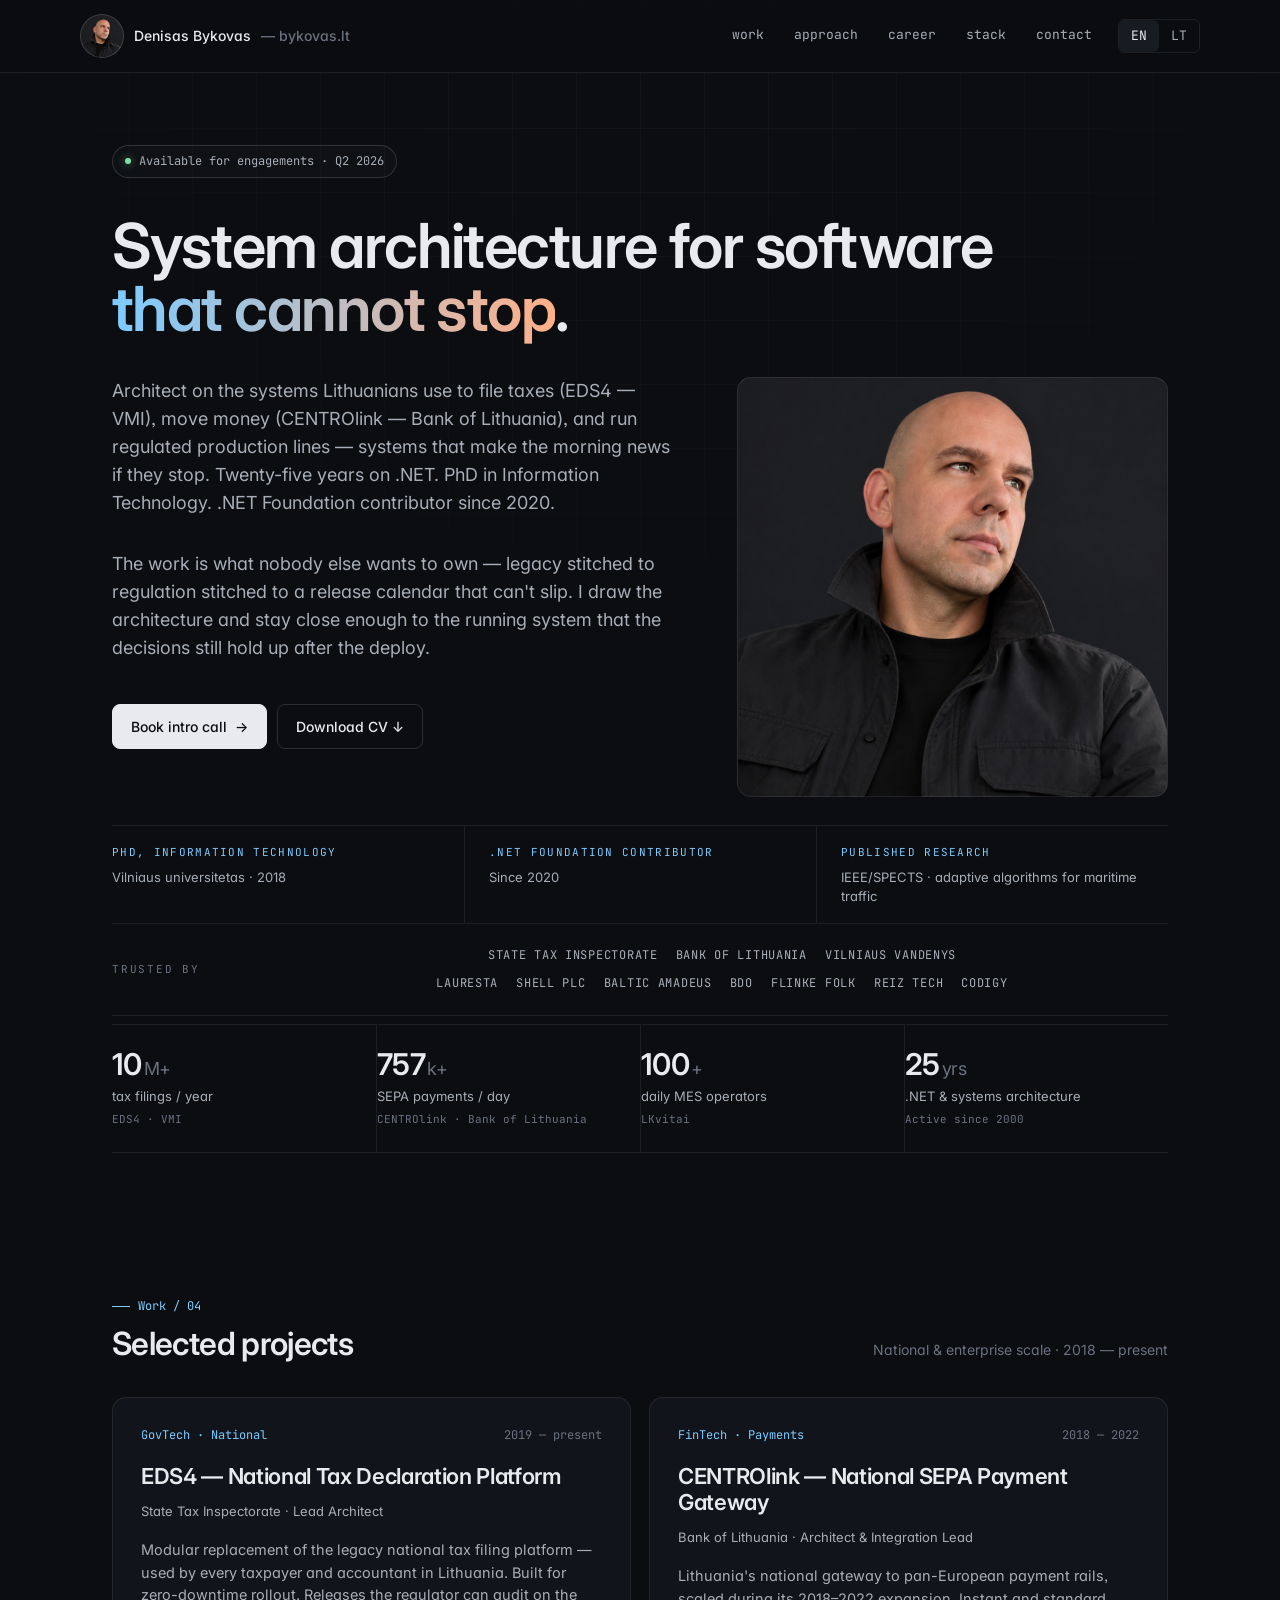
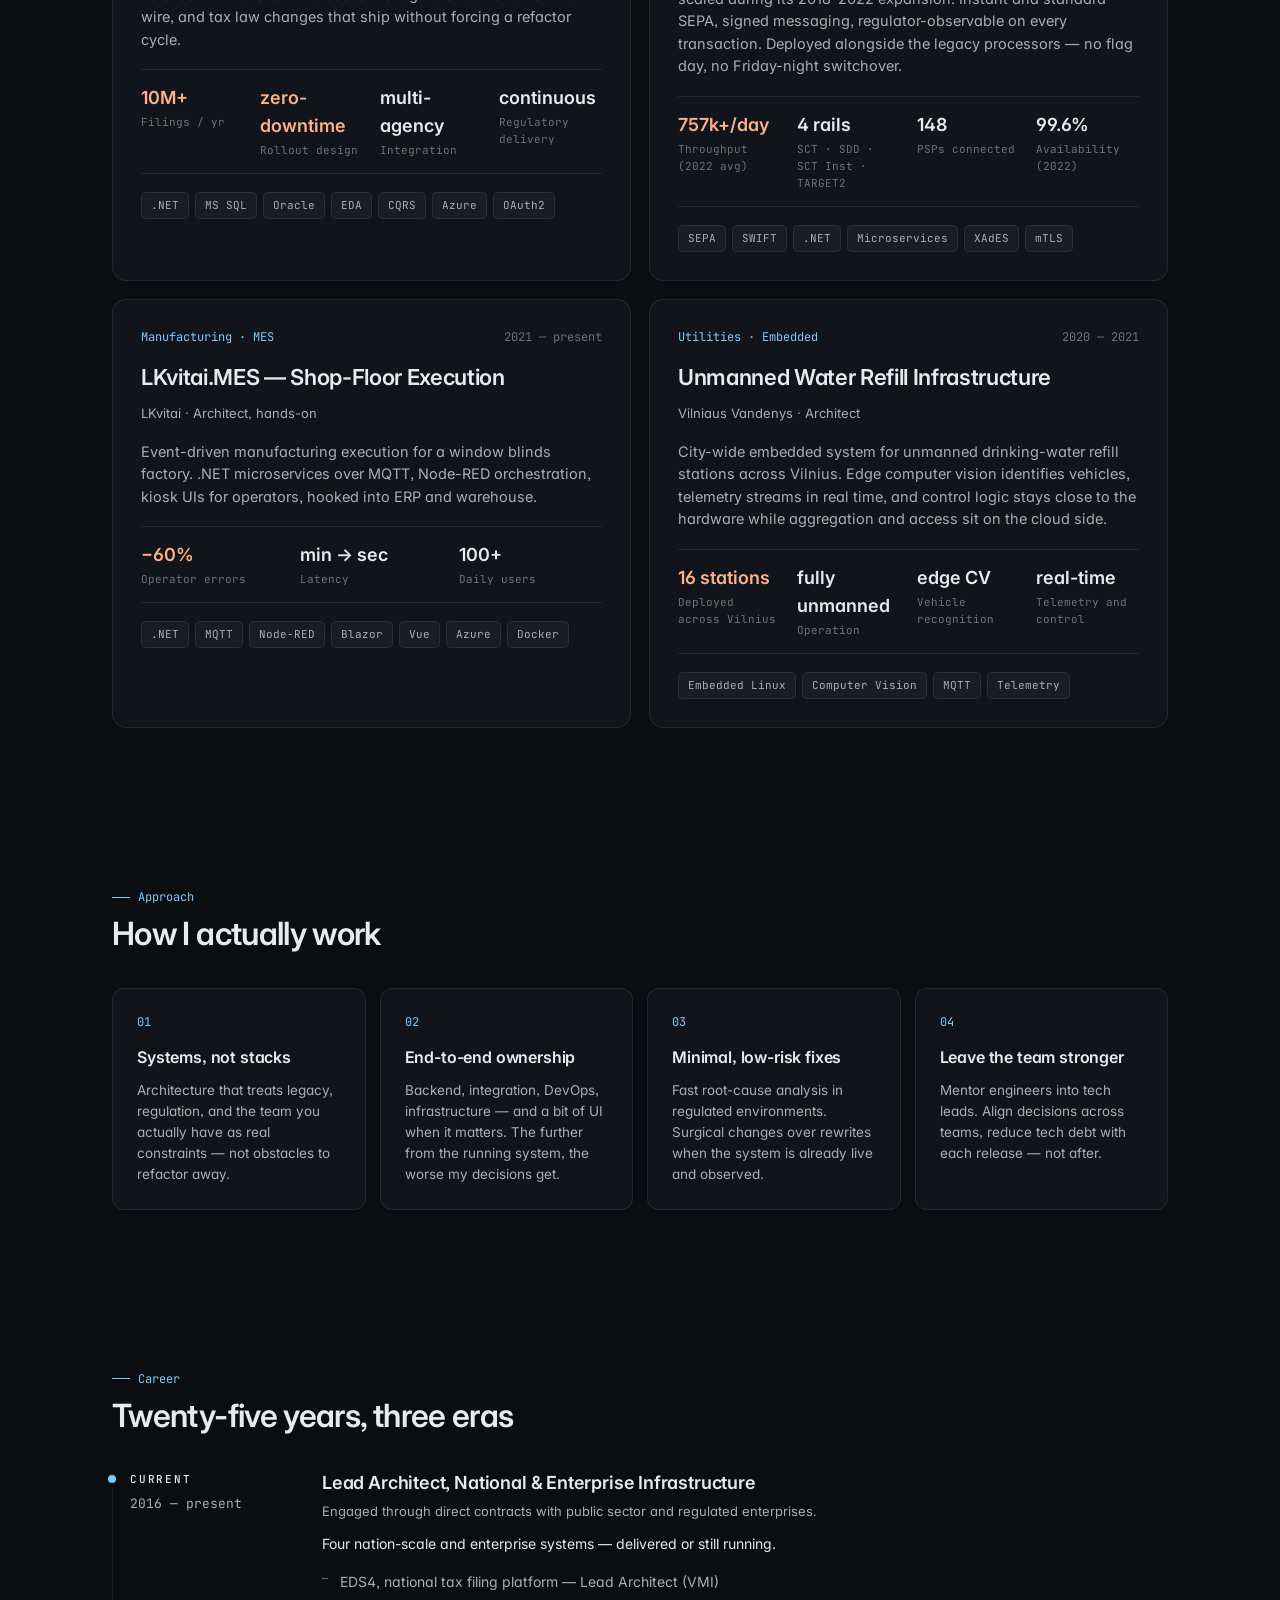
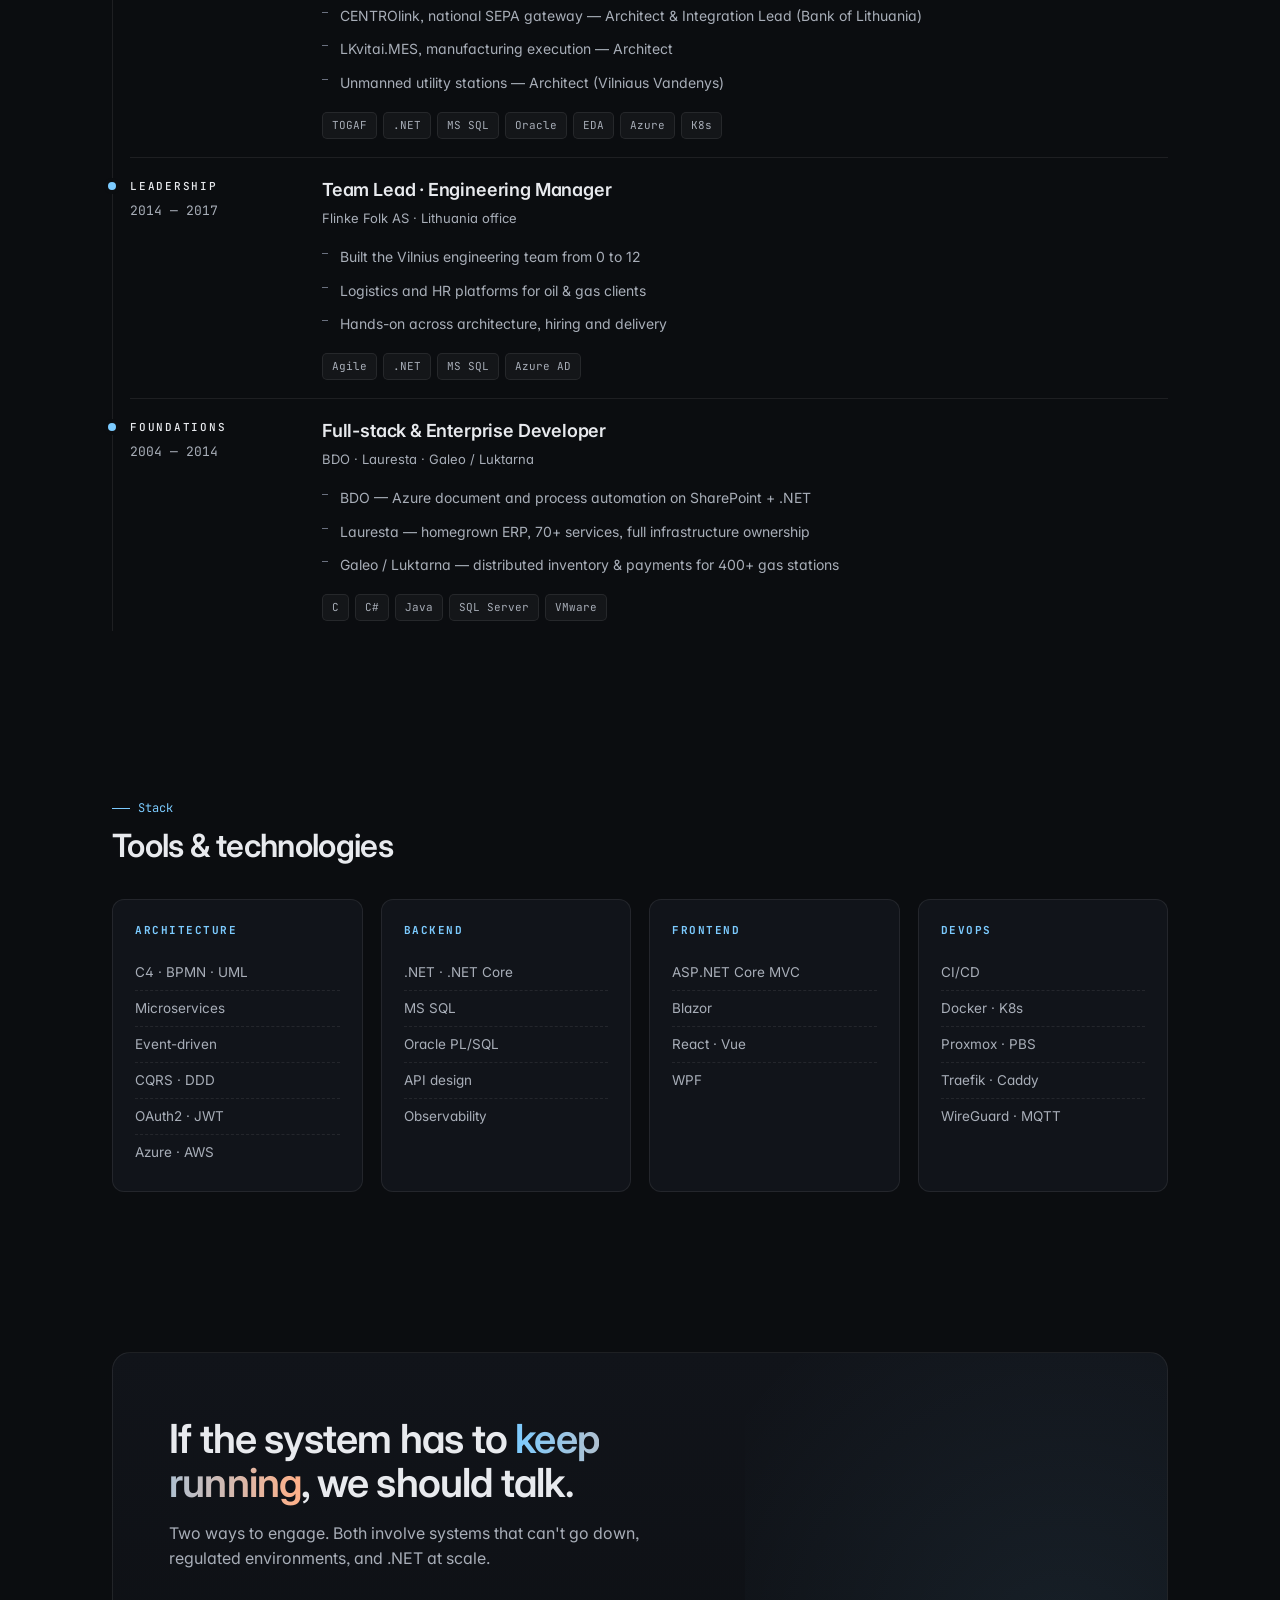
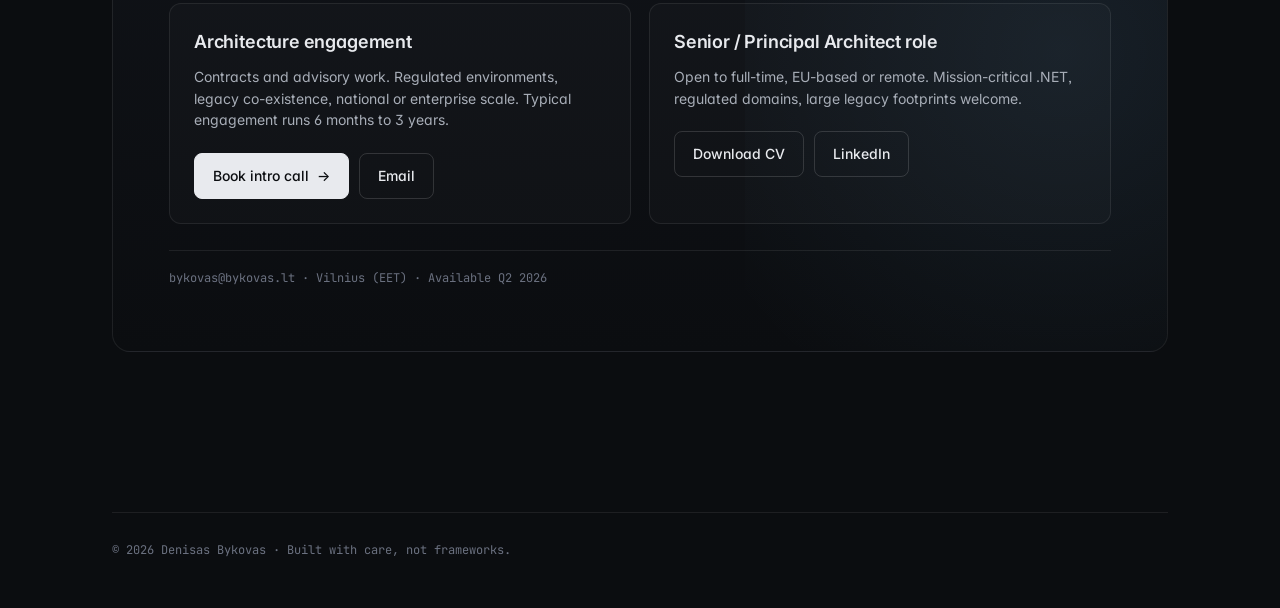
==== commit ee34c496: "Update portfolio positioning and CTA" ====
--- a/index.html
+++ b/index.html
@@ -4,6 +4,7 @@
 <meta charset="utf-8"/>
 <meta name="viewport" content="width=device-width,initial-scale=1"/>
 <title>Denisas Bykovas — System Architect</title>
+<link rel="canonical" href="https://bykovas.lt/">
 <link rel="preconnect" href="https://fonts.gstatic.com" crossorigin>
 <link href="https://fonts.googleapis.com/css2?family=Inter:wght@400;500;600;700&family=JetBrains+Mono:wght@400;500&display=swap" rel="stylesheet">
 <link rel="stylesheet" href="assets/site.css">
@@ -17,7 +18,7 @@
       <div class="brand">
         <div class="portrait" aria-hidden="true"></div>
         <span class="who">Denisas Bykovas</span>
-        <span class="at">— bykovas.tech</span>
+        <span class="at">— bykovas.lt</span>
       </div>
       <div class="links" id="nav-links"></div>
     </div>
--- a/assets/site.css
+++ b/assets/site.css
@@ -90,6 +90,25 @@
   .stat-row .s .v .u{color:var(--muted);font-weight:400;font-size:18px;margin-left:2px}
   .stat-row .s .k{margin-top:8px;font-size:13px;color:var(--text-2);line-height:1.4}
   .stat-row .s .c{margin-top:6px;font-family:'JetBrains Mono',monospace;font-size:11px;color:var(--muted)}
+
+  .recognition{
+    display:grid;grid-template-columns:repeat(3,1fr);gap:0;
+    border-top:1px solid var(--line);border-bottom:1px solid var(--line);
+    margin-top:28px;
+  }
+  .recognition .rec{padding:18px 24px;border-left:1px solid var(--line)}
+  .recognition .rec:first-child{border-left:0;padding-left:0}
+  .recognition .k{font-family:'JetBrains Mono',monospace;font-size:11px;color:var(--accent);text-transform:uppercase;letter-spacing:.12em;margin-bottom:7px}
+  .recognition .v{font-size:13px;color:var(--text-2);line-height:1.4}
+  .trust{
+    display:grid;grid-template-columns:140px 1fr;gap:24px;align-items:center;
+    padding:22px 0;border-bottom:1px solid var(--line);
+    margin-bottom:8px;
+  }
+  .trust-k{font-family:'JetBrains Mono',monospace;font-size:11px;color:var(--muted);text-transform:uppercase;letter-spacing:.16em}
+  .trust-items{display:flex;flex-direction:column;gap:10px;align-items:center}
+  .trust-row{display:flex;justify-content:center;gap:18px}
+  .trust-items span{font-family:'JetBrains Mono',monospace;font-size:12px;color:var(--text-2);text-transform:uppercase;letter-spacing:.06em}
 
 
   /* HERO 2-col with portrait */
@@ -177,6 +196,7 @@
   .role .y b{display:block;color:var(--text);font-weight:500;font-size:11px;letter-spacing:.16em;text-transform:uppercase;margin-bottom:6px}
   .role .b .t{font-family:'Inter',sans-serif;font-weight:600;font-size:18px;letter-spacing:-.01em;margin:0 0 4px}
   .role .b .o{font-size:13px;color:var(--text-2);margin-bottom:12px}
+  .role .b .intro{font-size:14px;color:var(--text);margin:0 0 10px;line-height:1.55}
   .role .b ul{margin:0 0 12px;padding:0;list-style:none}
   .role .b li{padding:6px 0 6px 18px;font-size:14px;color:var(--text-2);position:relative}
   .role .b li::before{content:"";position:absolute;left:0;top:13px;width:6px;height:1px;background:var(--muted)}
@@ -209,6 +229,17 @@
   .contact h2 .b{background:linear-gradient(90deg,var(--accent),var(--accent-2));-webkit-background-clip:text;background-clip:text;color:transparent}
   .contact p{font-size:16px;color:var(--text-2);max-width:50ch;margin:0 0 28px;line-height:1.55}
   .contact .ctas{display:flex;gap:10px;flex-wrap:wrap}
+  .contact .contact-head{position:relative;z-index:1;margin-bottom:32px}
+  .contact .contact-head h2{max-width:19ch}
+  .contact .contact-head p{margin-bottom:0}
+  .contact-tracks{position:relative;z-index:1;display:grid;grid-template-columns:1fr 1fr;gap:18px}
+  .contact .track{border:1px solid var(--line);border-radius:12px;padding:24px;background:rgba(255,255,255,.02)}
+  .contact .track h3{font-family:'Inter',sans-serif;font-weight:600;font-size:18px;letter-spacing:-.01em;margin:0 0 10px}
+  .contact .track p{font-size:14px;margin:0 0 22px;max-width:none}
+  .contact-foot{
+    position:relative;z-index:1;margin-top:26px;padding-top:18px;border-top:1px solid var(--line);
+    font-family:'JetBrains Mono',monospace;font-size:12px;color:var(--muted);
+  }
   .contact .right{display:flex;flex-direction:column;gap:0;border-left:1px solid var(--line);padding-left:32px}
   .contact .right a{display:flex;justify-content:space-between;align-items:center;padding:14px 0;border-bottom:1px solid var(--line);font-size:14px;gap:16px}
   .contact .right a:first-child{padding-top:0}
@@ -240,9 +271,7 @@
   .lang a.on{background:var(--bg-3);color:var(--text)}
   .lang a:hover{color:var(--text)}
 
-  @media(max-width:720px){
-    .wrap{padding:0 20px}
-
+  @media(max-width:980px){
     .topbar .inner{align-items:flex-start;flex-wrap:wrap;gap:10px;padding:10px 0 12px}
     .topbar .brand{width:100%;gap:9px}
     .topbar .brand .at{display:none}
@@ -252,6 +281,10 @@
     .lang{flex:0 0 auto;margin-left:2px}
     .lang a{padding:6px 9px}
     .portrait{width:38px;height:38px}
+  }
+
+  @media(max-width:720px){
+    .wrap{padding:0 20px}
 
     .hero{padding:44px 0 48px}
     .hero .tag{margin-bottom:24px;max-width:100%;white-space:normal;line-height:1.4}
@@ -268,6 +301,14 @@
     .stat-row .s{padding:18px 14px;border-left:1px solid var(--line)}
     .stat-row .s:nth-child(2n+1){border-left:0;padding-left:0}
     .stat-row .s .v{font-size:26px}
+    .recognition{grid-template-columns:1fr;margin-top:22px}
+    .recognition .rec{padding:15px 0;border-left:0;border-top:1px solid var(--line)}
+    .recognition .rec:first-child{border-top:0}
+    .trust{grid-template-columns:1fr;gap:12px;padding:18px 0}
+    .trust-items{align-items:stretch;overflow-x:auto;scrollbar-width:none}
+    .trust-items::-webkit-scrollbar{display:none}
+    .trust-row{justify-content:center;gap:14px;min-width:max-content;margin:0 auto}
+    .trust-items span{font-size:11px}
 
     section{padding:56px 0}
     .section-head{align-items:flex-start;margin-bottom:24px;gap:10px}
@@ -293,6 +334,8 @@
     .contact .inner{gap:28px}
     .contact h2{font-size:30px;max-width:16ch}
     .contact p{font-size:15.5px}
+    .contact-tracks{grid-template-columns:1fr;gap:14px}
+    .contact .track{padding:20px}
     .contact .ctas .btn{flex:1 1 160px;justify-content:center}
     .contact .right a{align-items:flex-start;flex-direction:column;gap:4px}
 
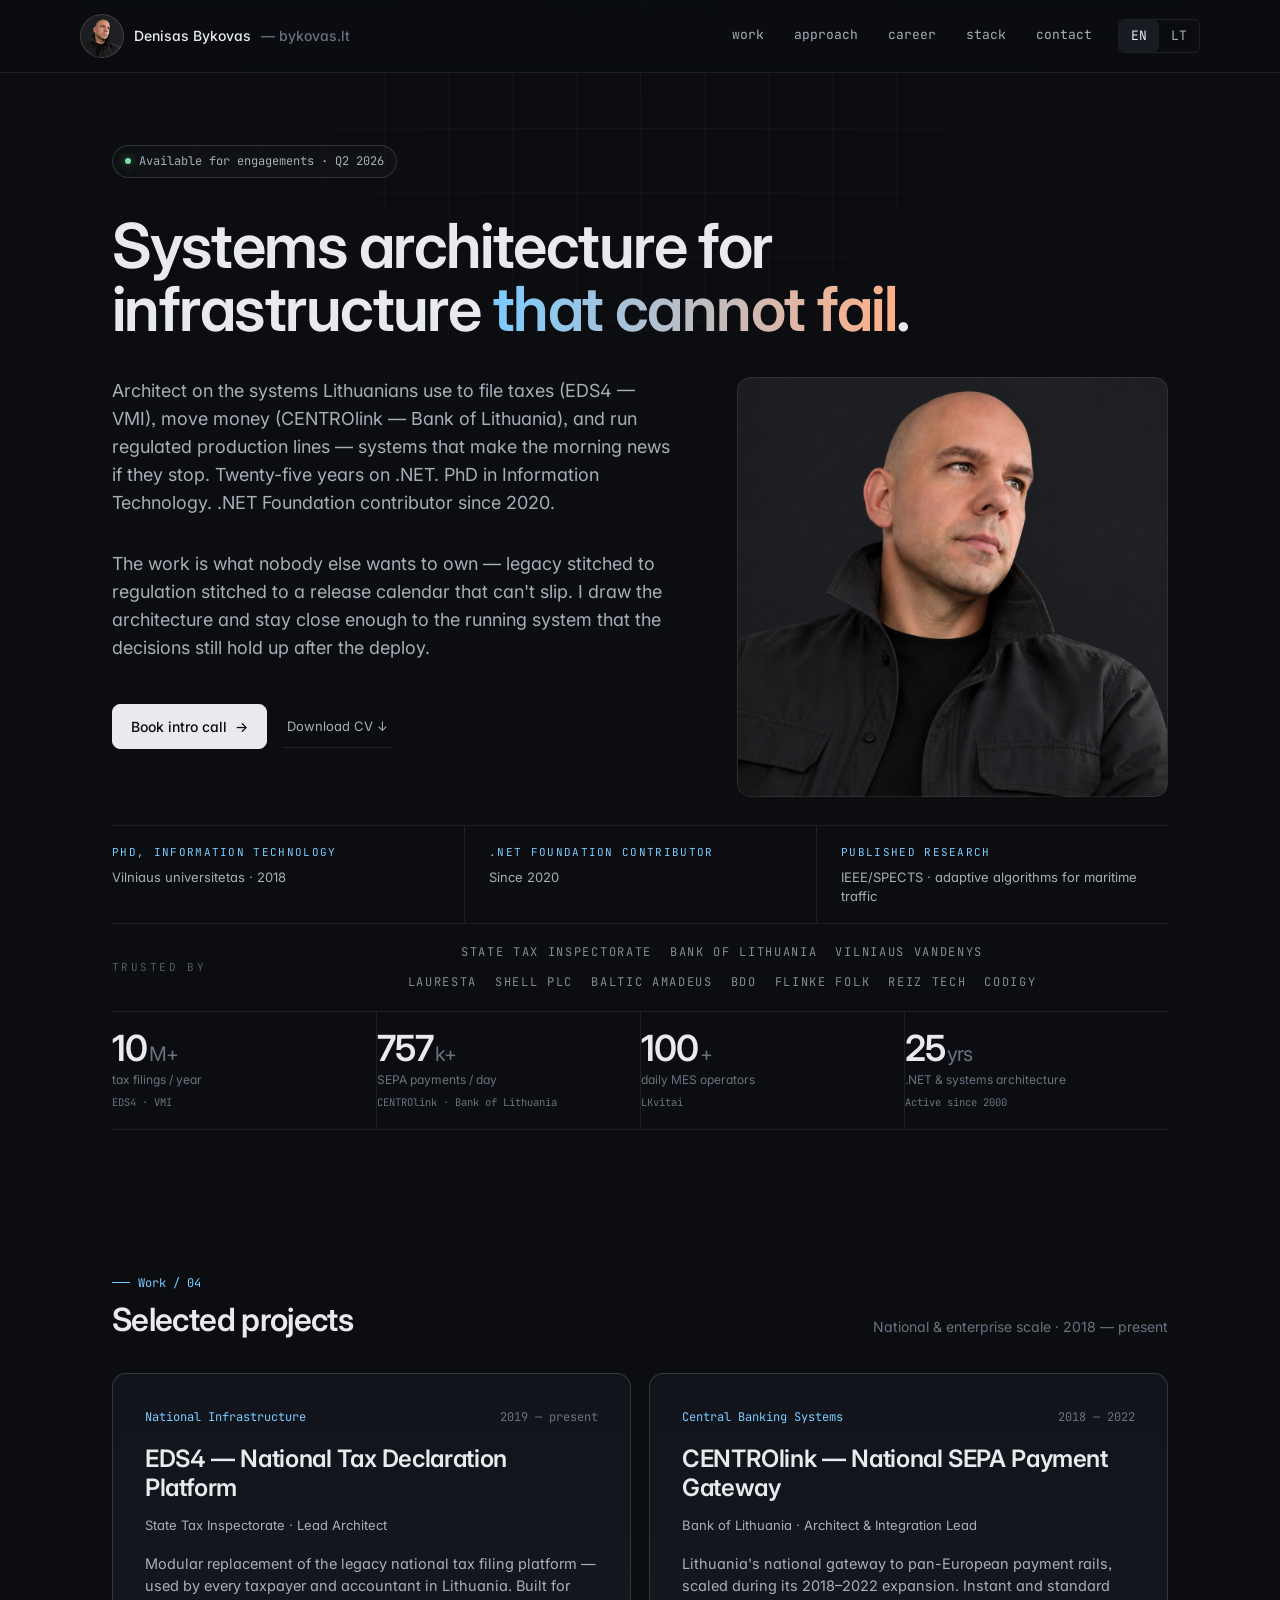
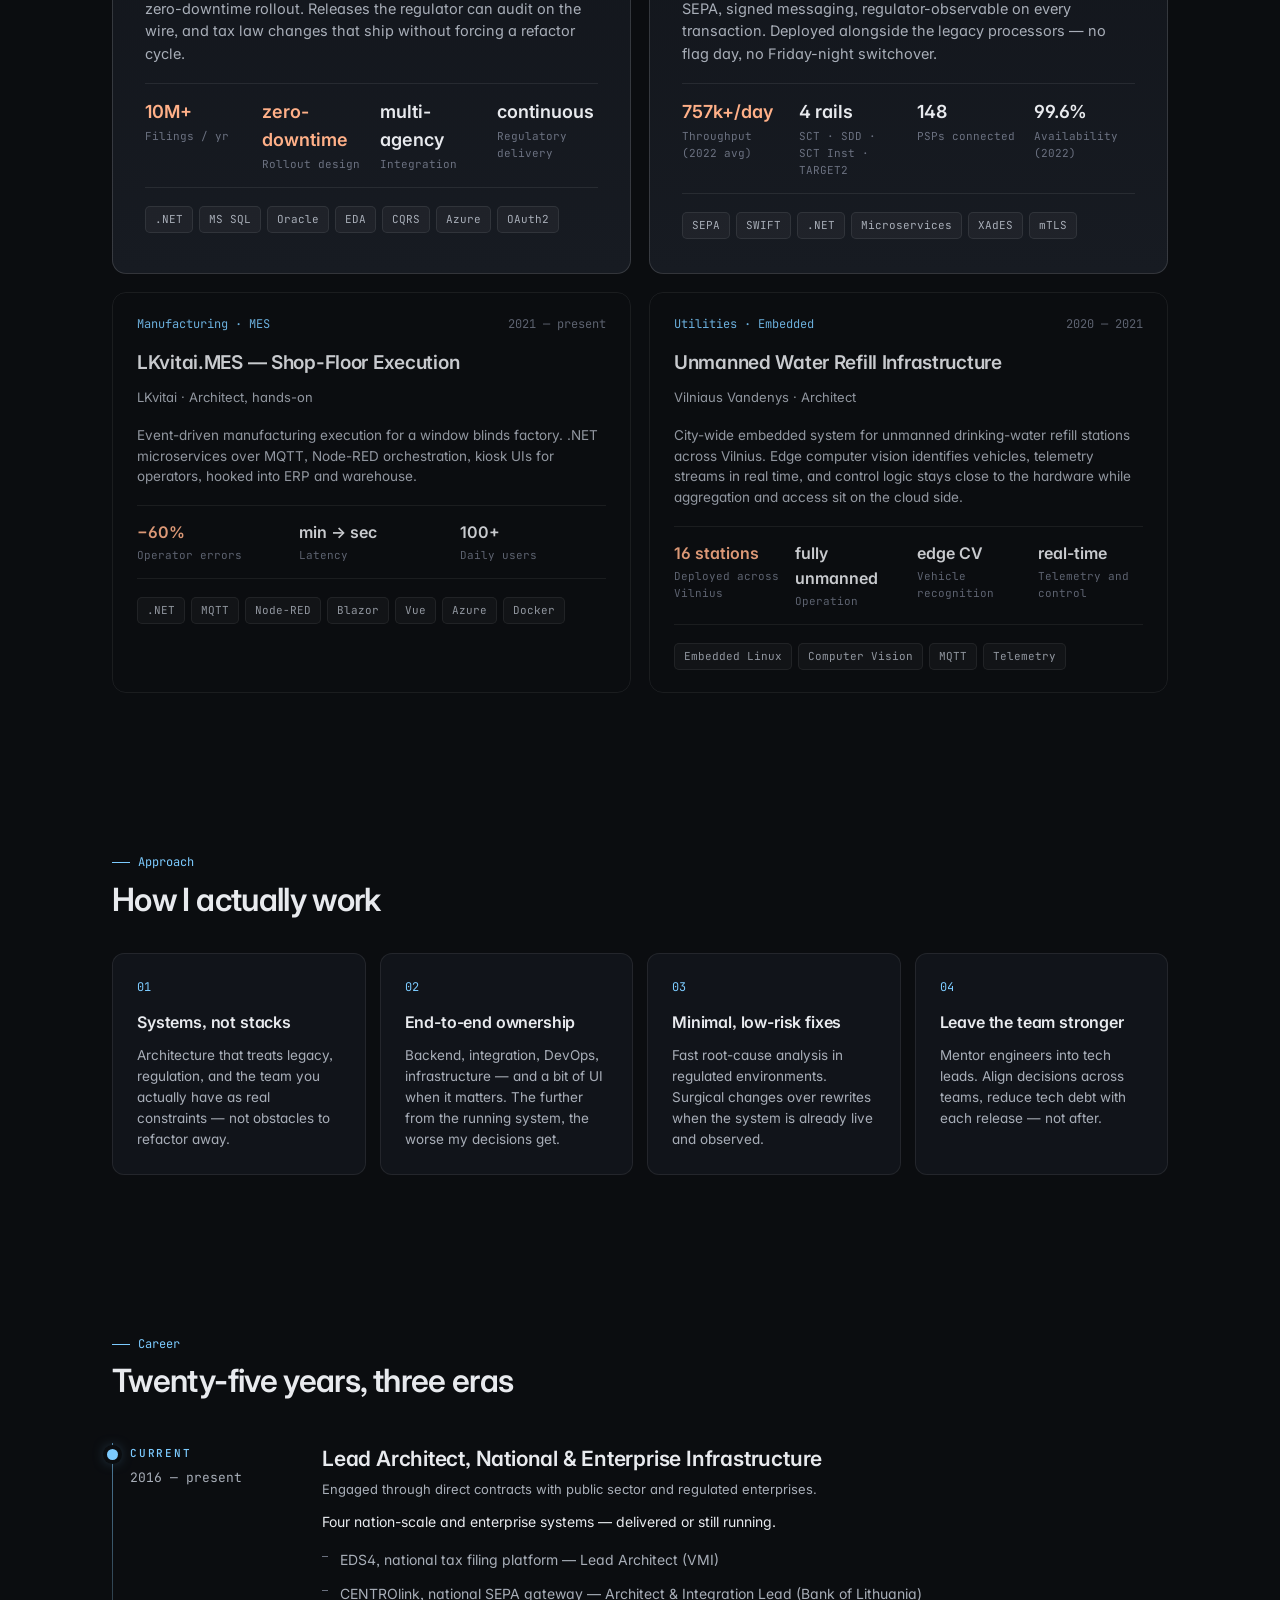
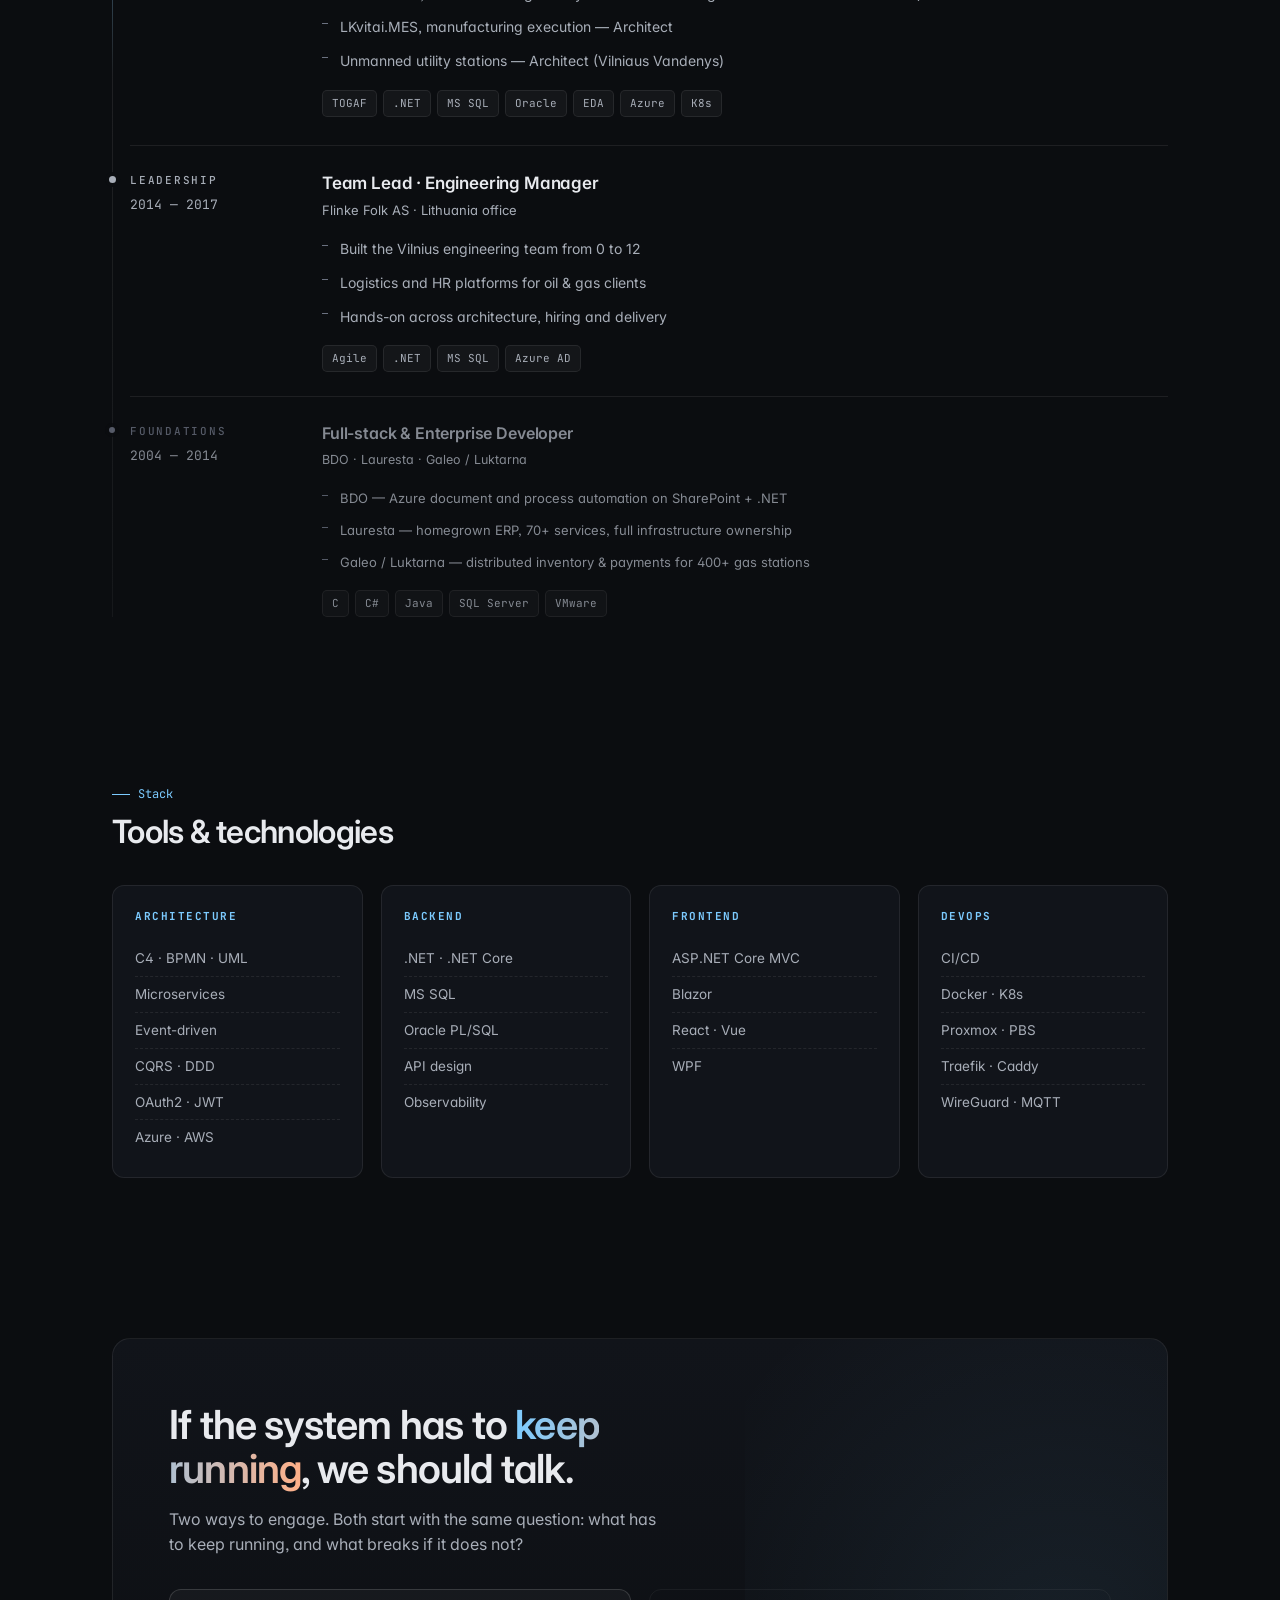
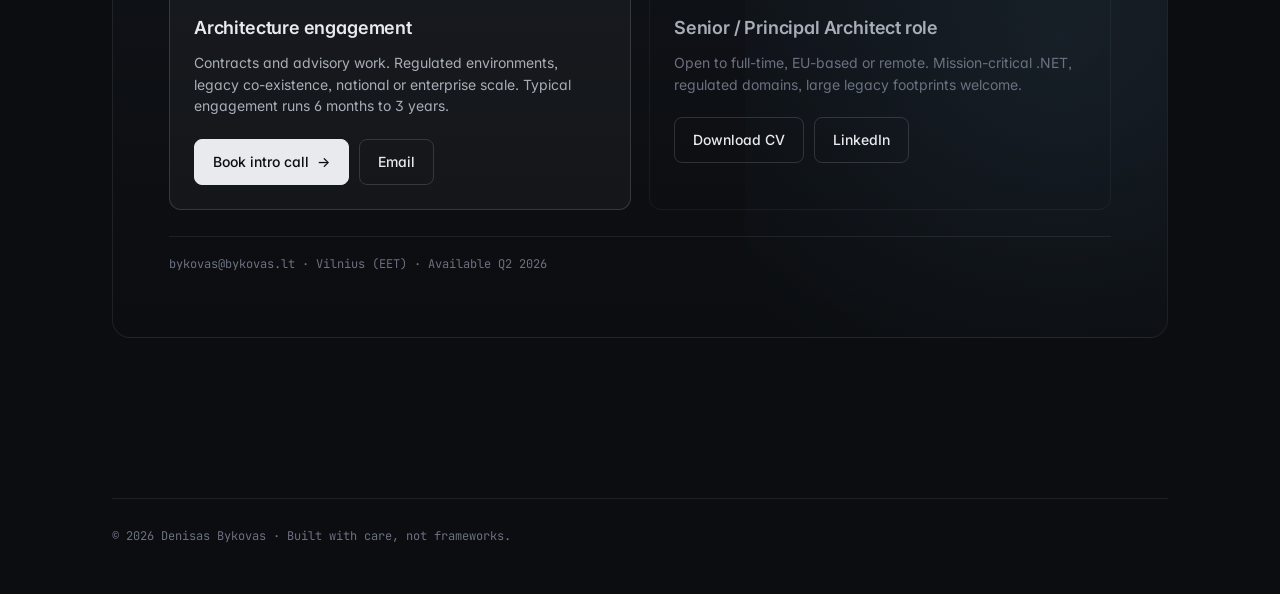
==== commit e77ae523: "Add RU content shell and refine portfolio design" ====
--- a/index.html
+++ b/index.html
@@ -70,6 +70,7 @@
 
 <script src="assets/content.en.js"></script>
 <script src="assets/content.lt.js"></script>
+<script src="assets/content.ru.js"></script>
 <script src="assets/site.js"></script>
 </body>
 </html>
--- a/assets/site.css
+++ b/assets/site.css
@@ -342,6 +342,118 @@
     footer{padding:24px 0 36px;flex-direction:column}
   }
 
+  /* CAREER — additive overrides for continuity + escalation */
+  .timeline::before{
+    background:linear-gradient(to bottom,
+      var(--accent) 0%,
+      var(--line-2) 30%,
+      var(--line) 100%);
+    opacity:.6;
+  }
+  .role{transition:opacity .2s}
+  .role:nth-child(1){padding:8px 0 28px}
+  .role:nth-child(1)::before{
+    width:11px;height:11px;left:-23px;top:14px;
+    background:var(--accent);
+    box-shadow:0 0 0 4px var(--bg), 0 0 14px rgba(124,203,255,.55);
+  }
+  .role:nth-child(1) .b .t{font-size:21px}
+  .role:nth-child(1) .y b{color:var(--accent)}
+
+  .role:nth-child(2){padding:24px 0}
+  .role:nth-child(2)::before{
+    width:7px;height:7px;left:-21px;top:30px;
+    background:var(--text-2);
+  }
+  .role:nth-child(2) .b .t{font-size:17px}
+  .role:nth-child(2) .y b{color:var(--text-2)}
+
+  .role:nth-child(3){padding:24px 0 8px;opacity:.78}
+  .role:nth-child(3):hover{opacity:1}
+  .role:nth-child(3)::before{
+    width:6px;height:6px;left:-21px;top:30px;
+    background:var(--muted);
+  }
+  .role:nth-child(3) .b .t{font-size:16px;color:var(--text-2)}
+  .role:nth-child(3) .y b{color:var(--muted)}
+  .role:nth-child(3) .b .o{font-size:12.5px}
+  .role:nth-child(3) .b li{font-size:13px}
+
+  /* ============================================================
+     REFINEMENT PASS — hierarchy adjustments (additive overrides)
+     ============================================================ */
+
+  /* 1. HERO — CV as text link, not a button */
+  .btn-link{
+    display:inline-flex;align-items:center;gap:6px;
+    padding:11px 4px;font-size:13px;font-weight:400;
+    color:var(--text-2);
+    border-bottom:1px solid var(--line);
+    border-radius:0;
+    transition:color .15s, border-color .15s;
+    margin-left:6px;
+  }
+  .btn-link:hover{color:var(--text);border-bottom-color:var(--text-2)}
+  .hero .ctas{align-items:center}
+
+  /* 2. TRUST BAR — ambient credibility, not a content block */
+  .trust{
+    border-bottom:0;
+    opacity:.78;
+    padding:18px 0 10px;
+  }
+  .trust-k{letter-spacing:.22em;color:var(--muted)}
+  .trust-items span{letter-spacing:.14em;line-height:1.7;color:var(--text-2)}
+
+  /* 3. METRICS — numbers as headlines */
+  .stat-row .s{padding:18px 22px 18px 0}
+  .stat-row .s:first-child{padding-left:0}
+  .stat-row .s .v{font-size:36px;letter-spacing:-.025em}
+  .stat-row .s .v .u{font-size:20px}
+  .stat-row .s .k{font-size:12px;color:var(--muted);margin-top:6px}
+  .stat-row .s .c{font-size:10.5px}
+
+  /* 4. CASE STUDIES — hierarchy: first row dominant, second row secondary */
+  .projects > .card:nth-child(1),
+  .projects > .card:nth-child(2){
+    padding:34px 32px;
+    border-color:var(--line-2);
+    background:linear-gradient(180deg, var(--bg-2) 0%, var(--bg-3) 100%);
+  }
+  .projects > .card:nth-child(1) h3,
+  .projects > .card:nth-child(2) h3{font-size:24px}
+  .projects > .card:nth-child(n+3){
+    padding:22px 24px;
+    background:transparent;
+    border-color:var(--line);
+    opacity:.86;
+  }
+  .projects > .card:nth-child(n+3):hover{opacity:1;background:var(--bg-2)}
+  .projects > .card:nth-child(n+3) h3{font-size:19px}
+  .projects > .card:nth-child(n+3) .desc{font-size:13.5px}
+  .projects > .card:nth-child(n+3) .metrics .m .v{font-size:16px}
+
+  /* 5. CTA SECTION — guide attention to the architecture engagement */
+  .contact-tracks > .track:nth-child(1){
+    border-color:var(--line-2);
+    background:rgba(255,255,255,.035);
+  }
+  .contact-tracks > .track:nth-child(2){
+    border-color:rgba(255,255,255,.05);
+    background:transparent;
+  }
+  .contact-tracks > .track:nth-child(2) h3{color:var(--text-2)}
+  .contact-tracks > .track:nth-child(2) p{color:var(--muted)}
+
+  @media(max-width:720px){
+    .projects > .card:nth-child(1),
+    .projects > .card:nth-child(2){padding:24px 22px}
+    .projects > .card:nth-child(1) h3,
+    .projects > .card:nth-child(2) h3{font-size:21px}
+    .projects > .card:nth-child(n+3){padding:18px 18px}
+    .stat-row .s .v{font-size:30px}
+  }
+
   @media(max-width:420px){
     .wrap{padding:0 18px}
     .topbar .links a{padding:6px 8px}
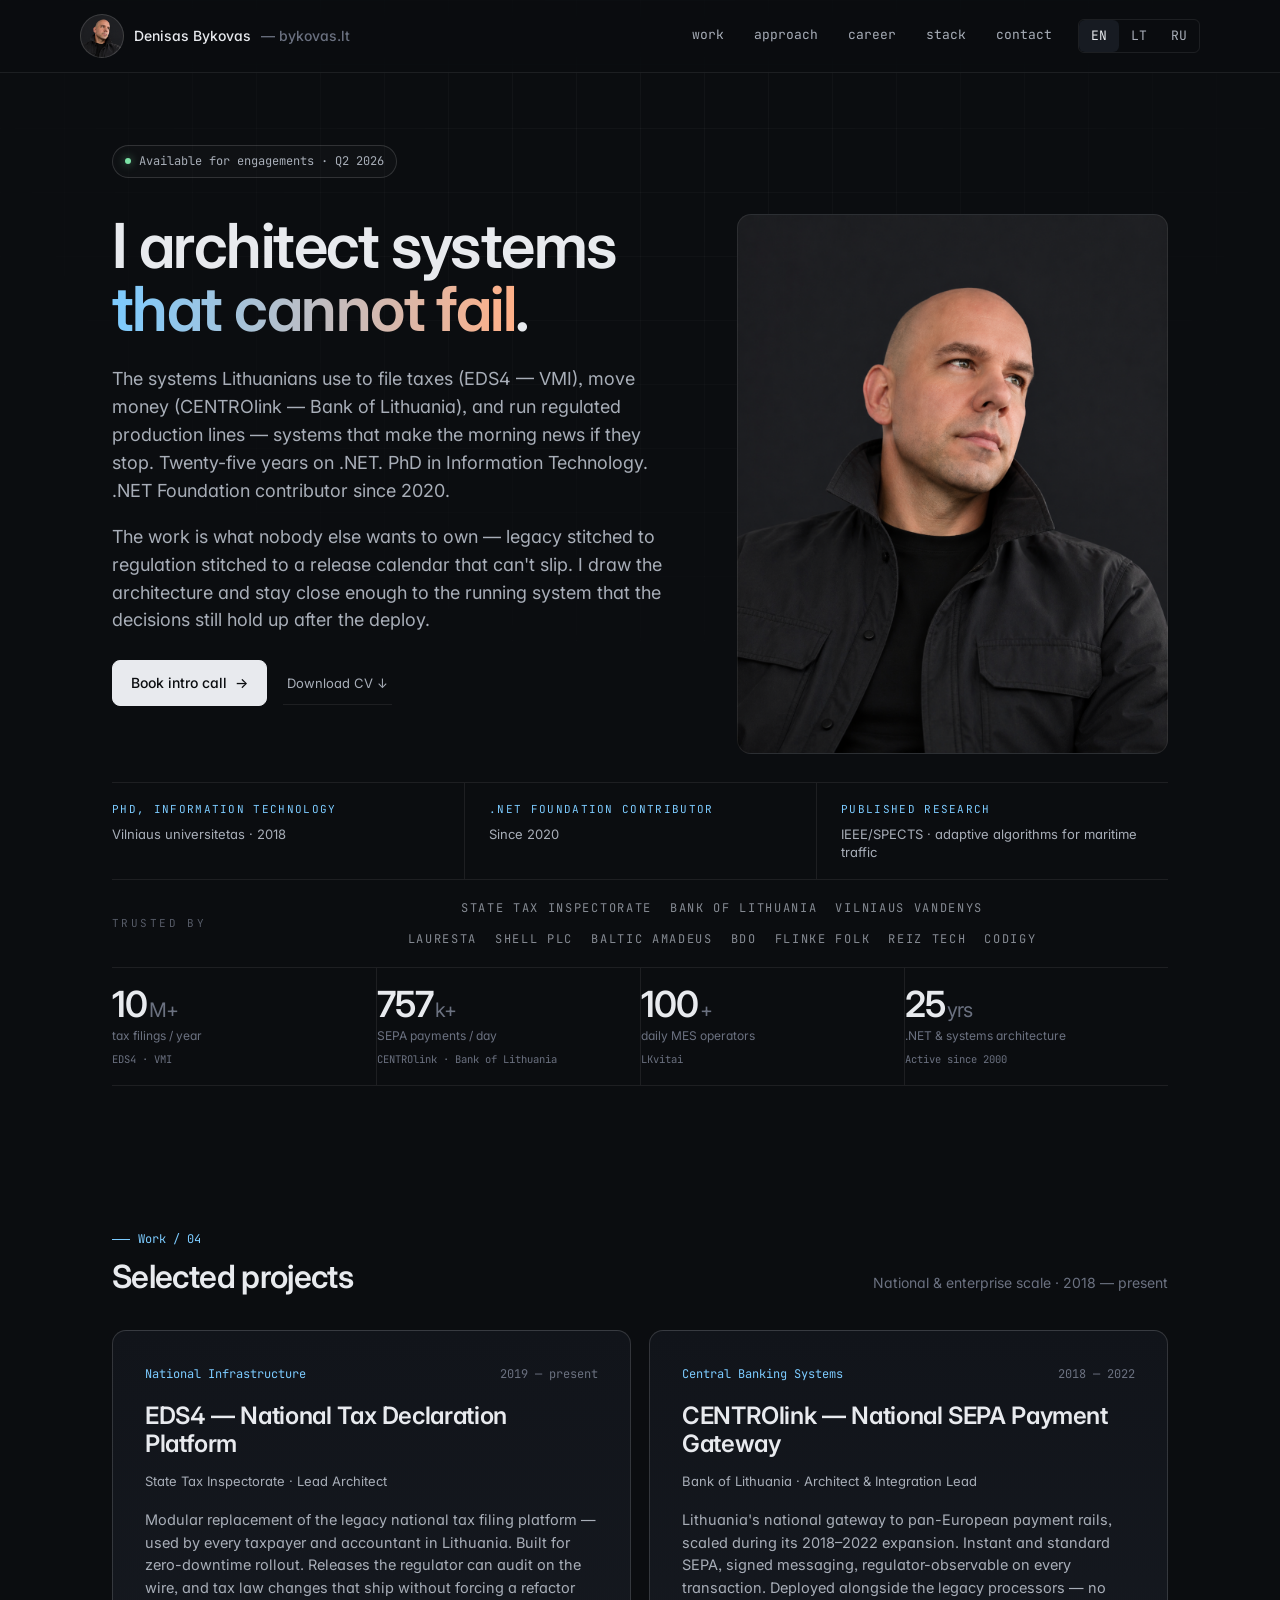
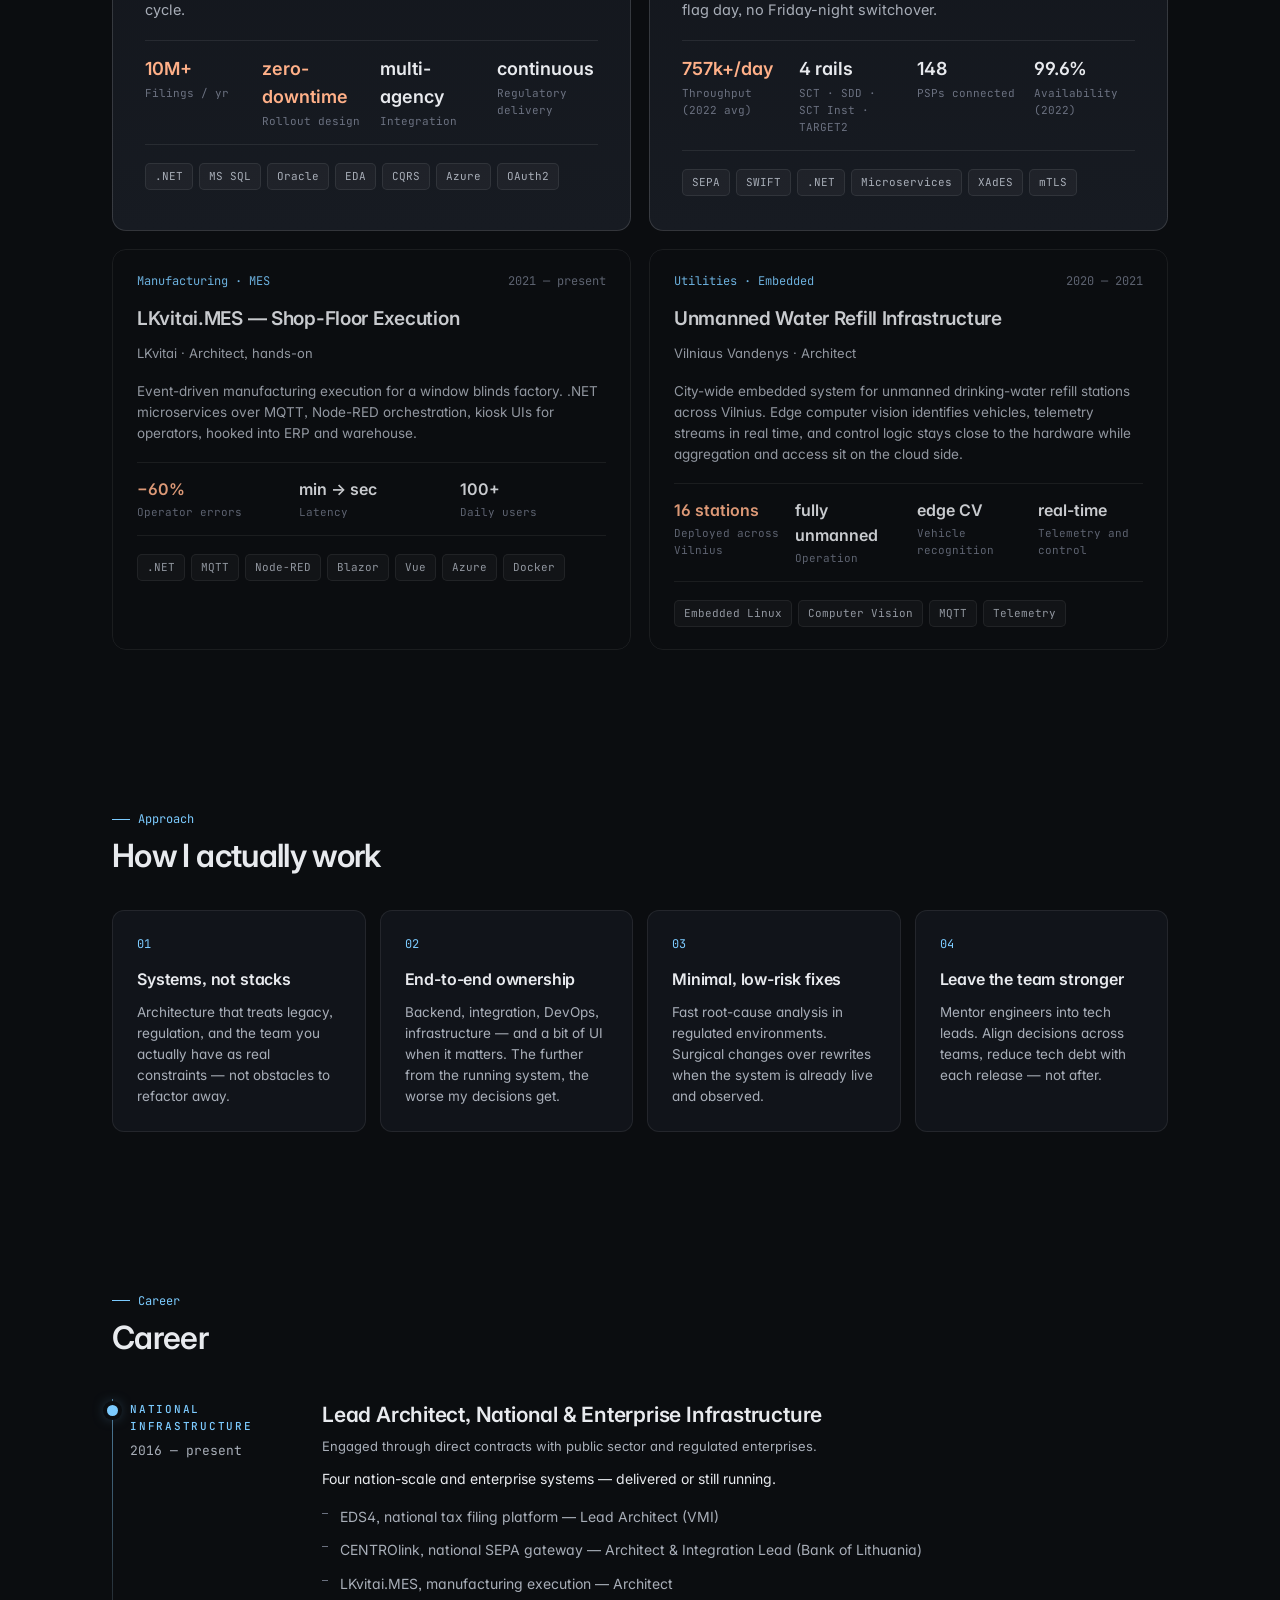
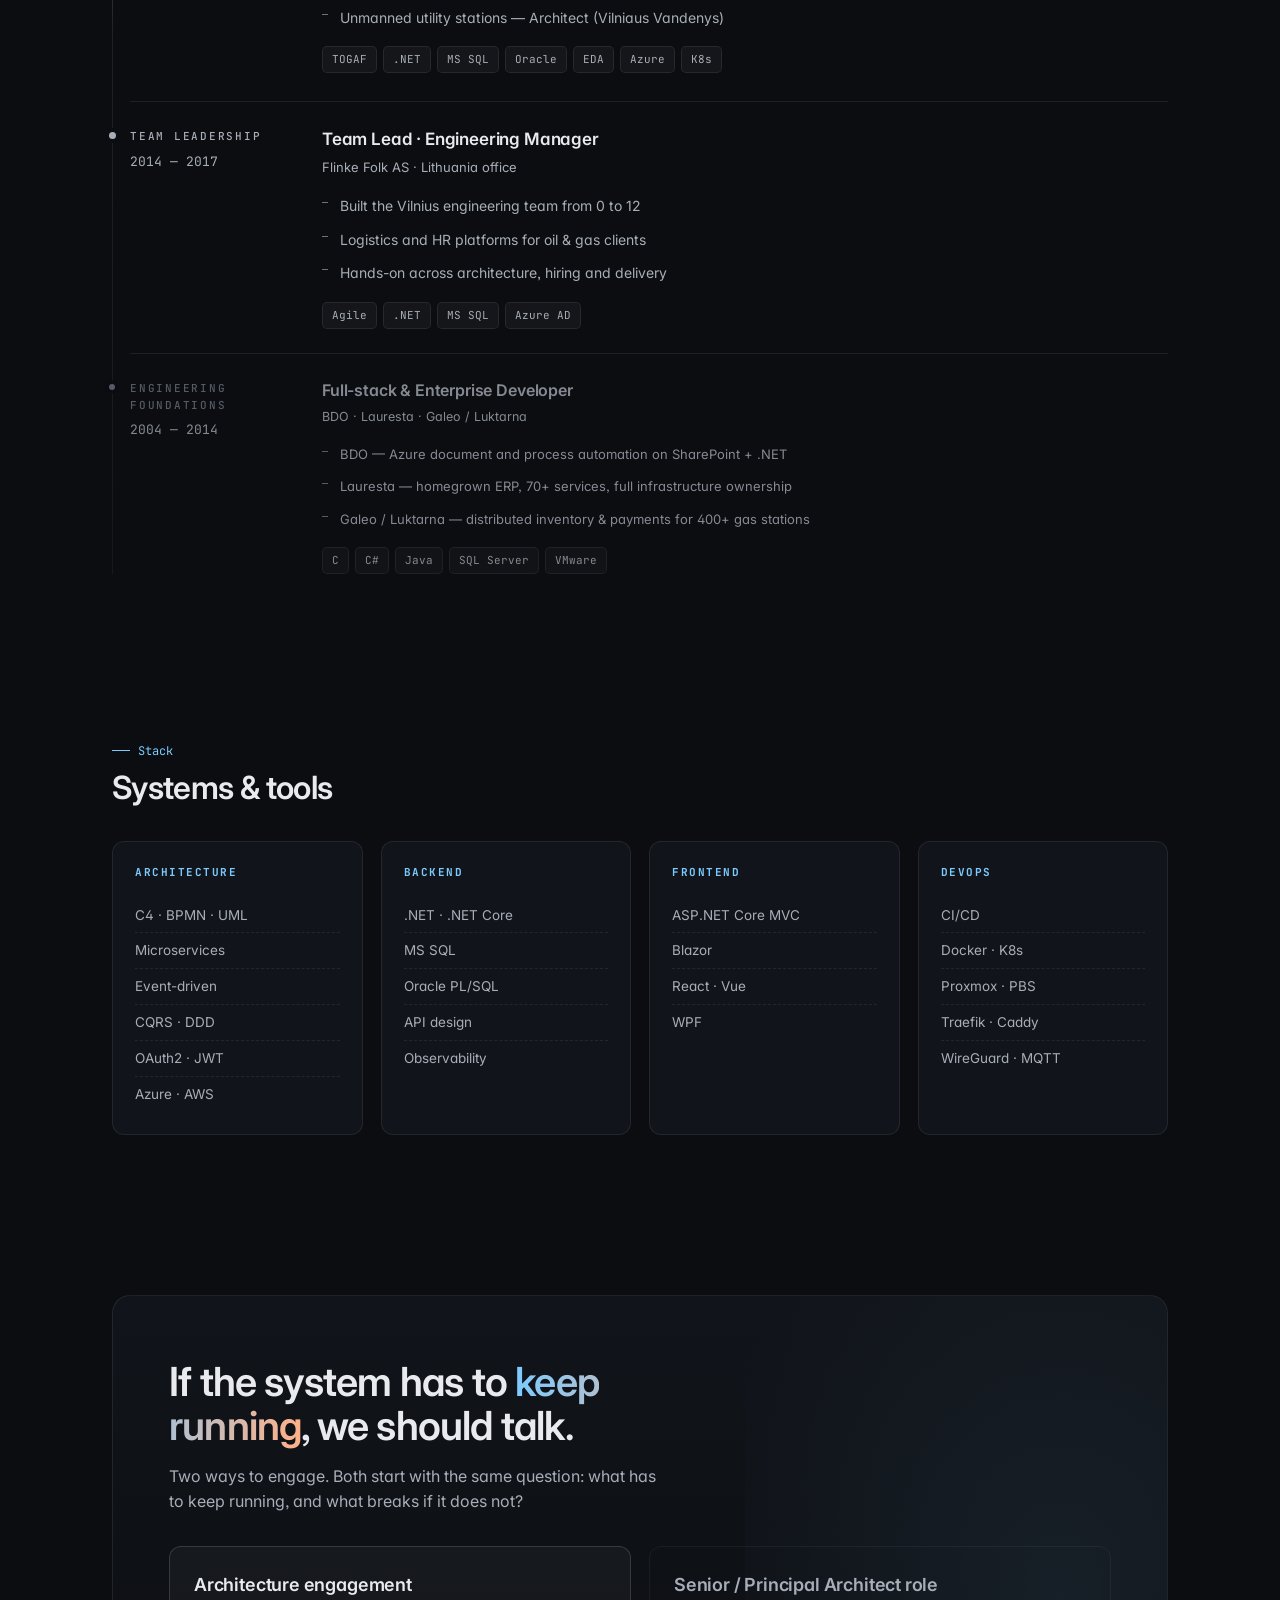
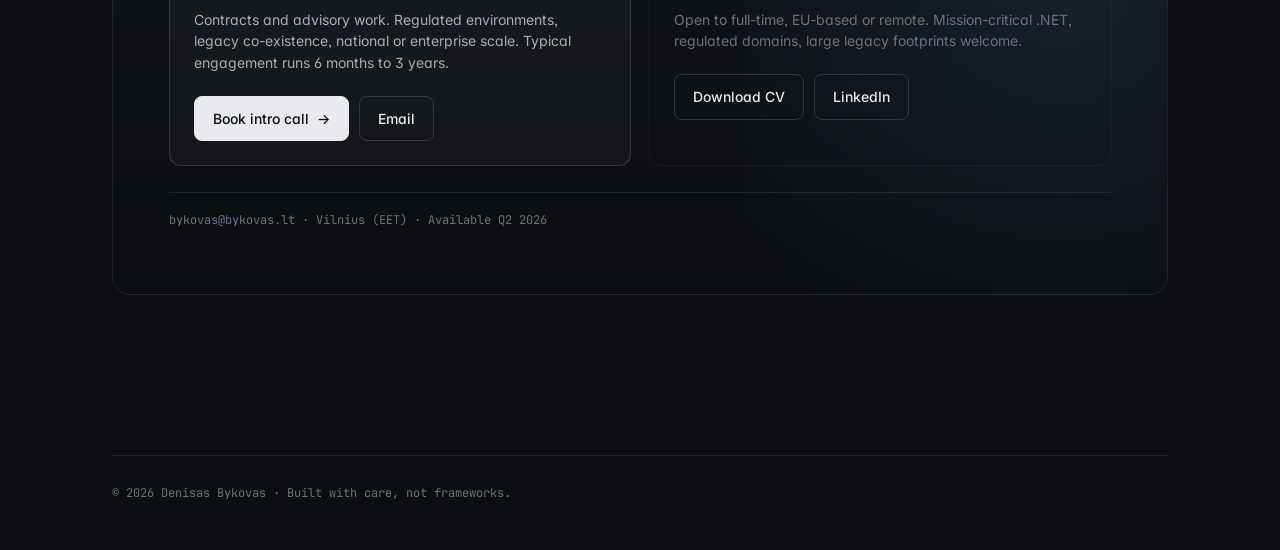
==== commit 624c63f3: "Polish hero layout and add favicons" ====
--- a/index.html
+++ b/index.html
@@ -5,6 +5,10 @@
 <meta name="viewport" content="width=device-width,initial-scale=1"/>
 <title>Denisas Bykovas — System Architect</title>
 <link rel="canonical" href="https://bykovas.lt/">
+<link rel="icon" href="assets/favicon.svg" type="image/svg+xml">
+<link rel="icon" href="assets/favicon-32.png" sizes="32x32" type="image/png">
+<link rel="apple-touch-icon" href="assets/favicon-180.png">
+<link rel="manifest" href="assets/site.webmanifest">
 <link rel="preconnect" href="https://fonts.gstatic.com" crossorigin>
 <link href="https://fonts.googleapis.com/css2?family=Inter:wght@400;500;600;700&family=JetBrains+Mono:wght@400;500&display=swap" rel="stylesheet">
 <link rel="stylesheet" href="assets/site.css">
--- a/assets/site.css
+++ b/assets/site.css
@@ -63,6 +63,7 @@
   .hero h1{
     font-family:'Inter',sans-serif;font-weight:600;
     font-size:clamp(34px,4.8vw,60px);line-height:1.03;letter-spacing:-.025em;
+    text-wrap:balance;
     margin:0 0 28px;max-width:22ch;color:var(--text)
   }
   .hero h1 .b{
@@ -112,14 +113,14 @@
 
 
   /* HERO 2-col with portrait */
-  .hero .hero-title{max-width:24ch;margin-bottom:36px;font-size:clamp(38px,4.9vw,62px)}
+  .hero .hero-title{max-width:24ch;margin-bottom:24px;font-size:clamp(38px,4.9vw,62px)}
   .hero .hero-grid{display:grid;grid-template-columns:1.3fr 1fr;gap:64px;align-items:stretch}
   .hero .hero-text{display:flex;flex-direction:column;justify-content:space-between}
   .hero .hero-grid .lede{margin:0 0 18px}
   .hero .hero-grid .ctas{margin-top:8px}
   .hero .hero-portrait{
-    width:100%;height:100%;min-height:420px;
-    justify-self:end;
+    width:100%;height:100%;min-height:0;
+    justify-self:end;align-self:stretch;
     border-radius:14px;overflow:hidden;
     background:#1a1d22 center/cover no-repeat;
     background-image:url('portrait.png');
@@ -291,7 +292,12 @@
     .hero h1,
     .hero .hero-title{font-size:42px;line-height:1.06;margin-bottom:28px;max-width:100%}
     .hero .hero-grid{gap:28px}
-    .hero .hero-text{display:block}
+    .hero .hero-grid{display:flex;flex-direction:column}
+    .hero .hero-text{display:contents}
+    .hero .hero-text .hero-title{order:-2}
+    .hero .hero-portrait{order:-1}
+    .hero .hero-grid .lede{order:0}
+    .hero .hero-grid .ctas{order:1}
     .hero .hero-grid .lede{font-size:16px;line-height:1.6;margin-bottom:16px}
     .hero .hero-grid .ctas{margin-top:22px;margin-bottom:34px}
     .hero .hero-portrait{justify-self:center;width:min(100%,240px);max-width:240px;background-position:center top}
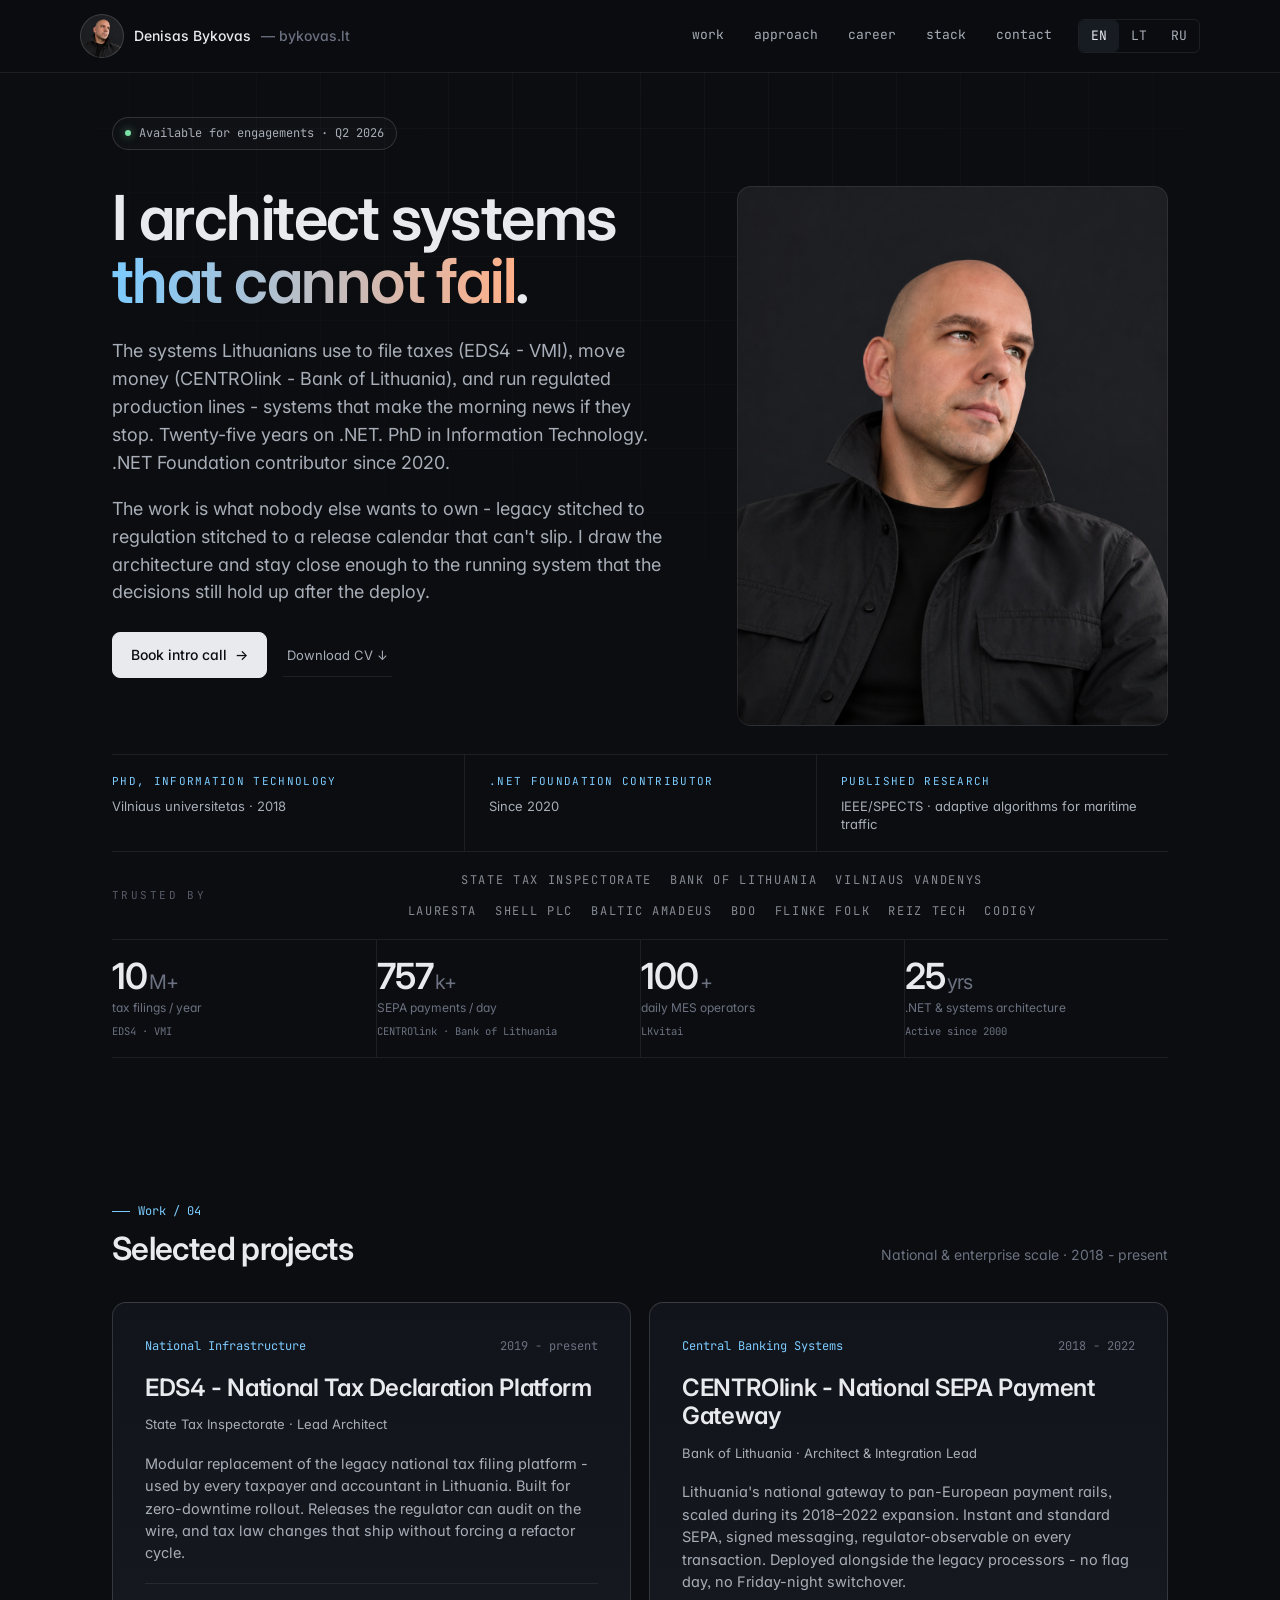
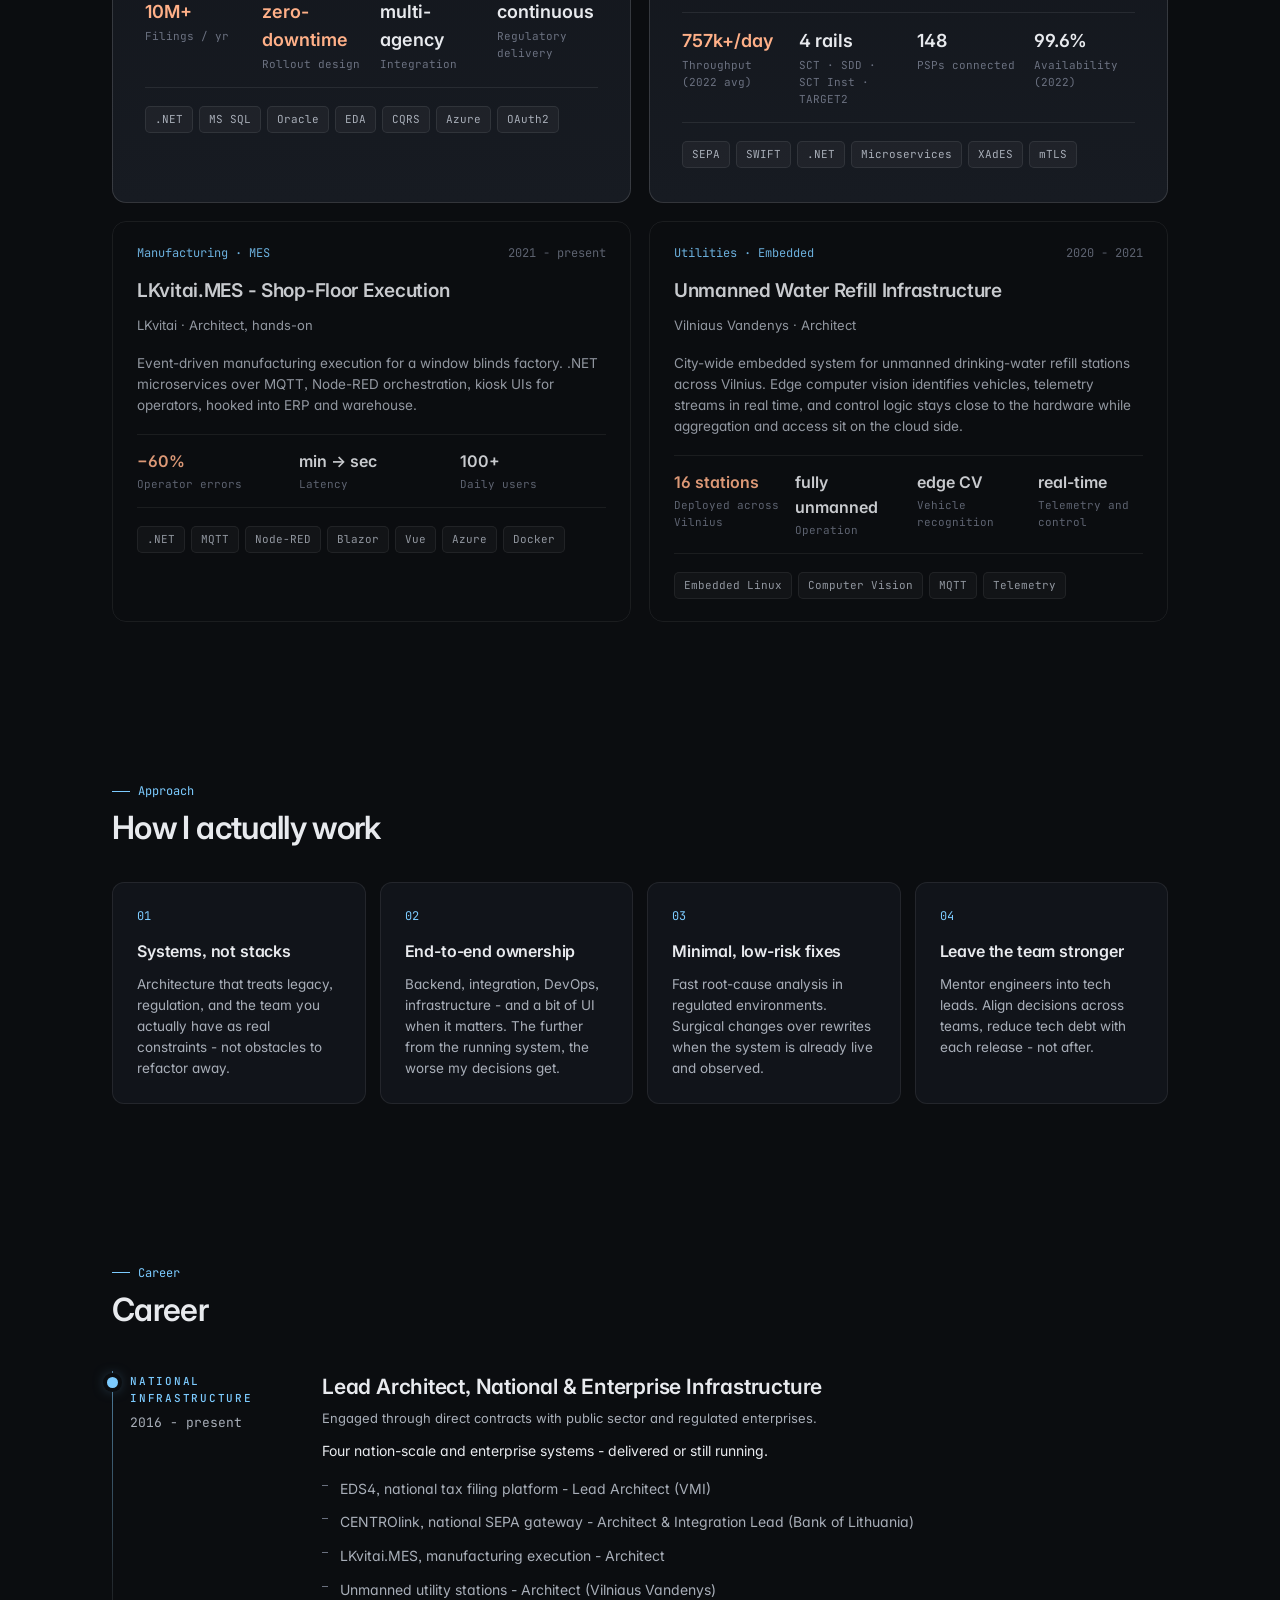
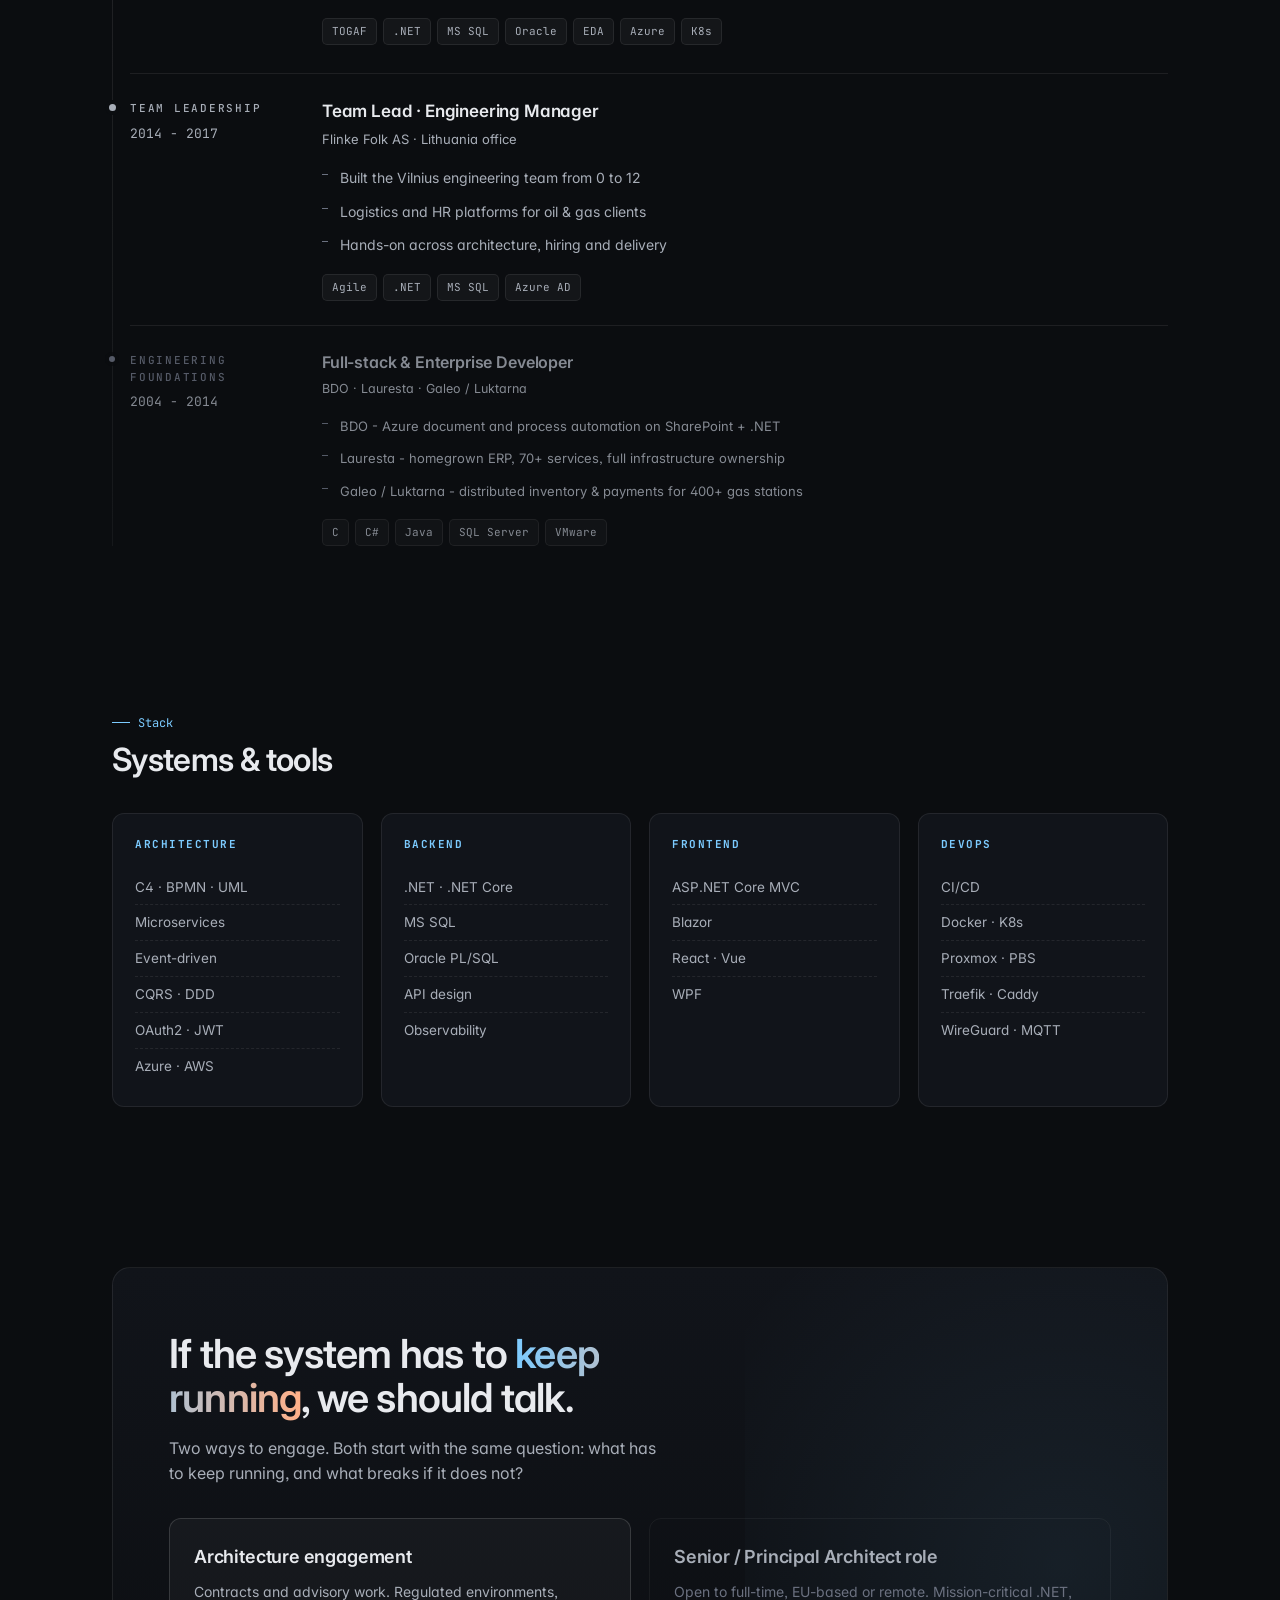
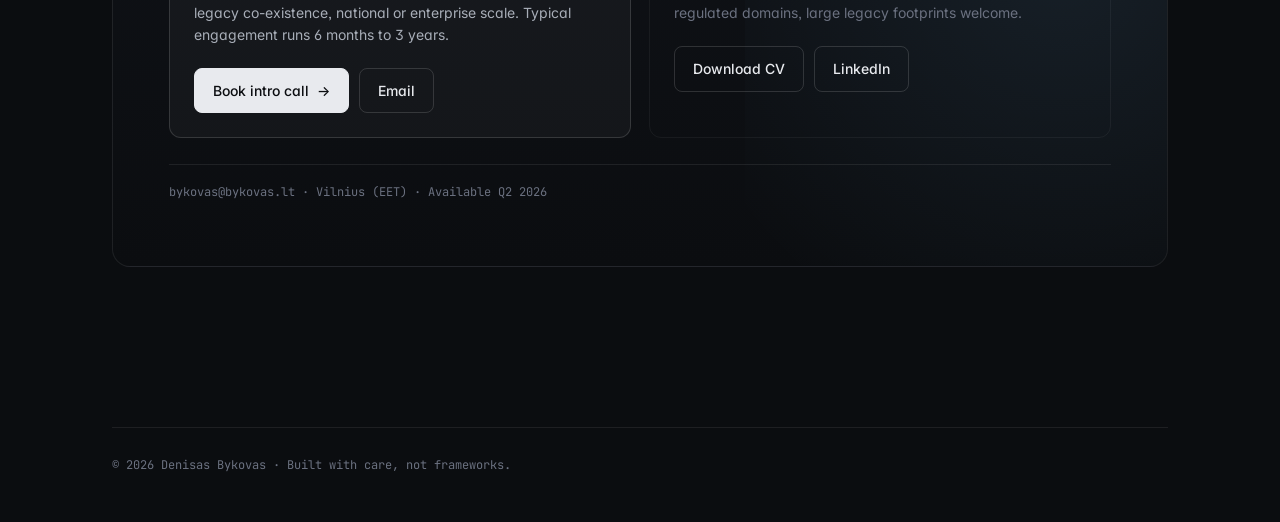
==== commit 0070152b: "Add asset cache busting" ====
--- a/index.html
+++ b/index.html
@@ -11,7 +11,7 @@
 <link rel="manifest" href="assets/site.webmanifest">
 <link rel="preconnect" href="https://fonts.gstatic.com" crossorigin>
 <link href="https://fonts.googleapis.com/css2?family=Inter:wght@400;500;600;700&family=JetBrains+Mono:wght@400;500&display=swap" rel="stylesheet">
-<link rel="stylesheet" href="assets/site.css">
+<link rel="stylesheet" href="assets/site.css?v=20260430">
 </head>
 <body>
 
@@ -72,9 +72,9 @@
 
 </main>
 
-<script src="assets/content.en.js"></script>
-<script src="assets/content.lt.js"></script>
-<script src="assets/content.ru.js"></script>
-<script src="assets/site.js"></script>
+<script src="assets/content.en.js?v=20260430"></script>
+<script src="assets/content.lt.js?v=20260430"></script>
+<script src="assets/content.ru.js?v=20260430"></script>
+<script src="assets/site.js?v=20260430"></script>
 </body>
 </html>
--- a/assets/site.css
+++ b/assets/site.css
@@ -52,7 +52,7 @@
   .topbar .links a:hover{background:var(--bg-3);color:var(--text)}
 
   /* HERO */
-  .hero{padding:72px 0 64px;position:relative}
+  .hero{padding:44px 0 64px;position:relative}
   .hero .tag{
     display:inline-flex;align-items:center;gap:8px;
     padding:6px 12px;border:1px solid var(--line-2);border-radius:99px;
@@ -114,6 +114,7 @@
 
   /* HERO 2-col with portrait */
   .hero .hero-title{max-width:24ch;margin-bottom:24px;font-size:clamp(38px,4.9vw,62px)}
+  html[lang="lt"] .hero .hero-title{font-size:clamp(36px,4.35vw,56px);max-width:100%}
   .hero .hero-grid{display:grid;grid-template-columns:1.3fr 1fr;gap:64px;align-items:stretch}
   .hero .hero-text{display:flex;flex-direction:column;justify-content:space-between}
   .hero .hero-grid .lede{margin:0 0 18px}
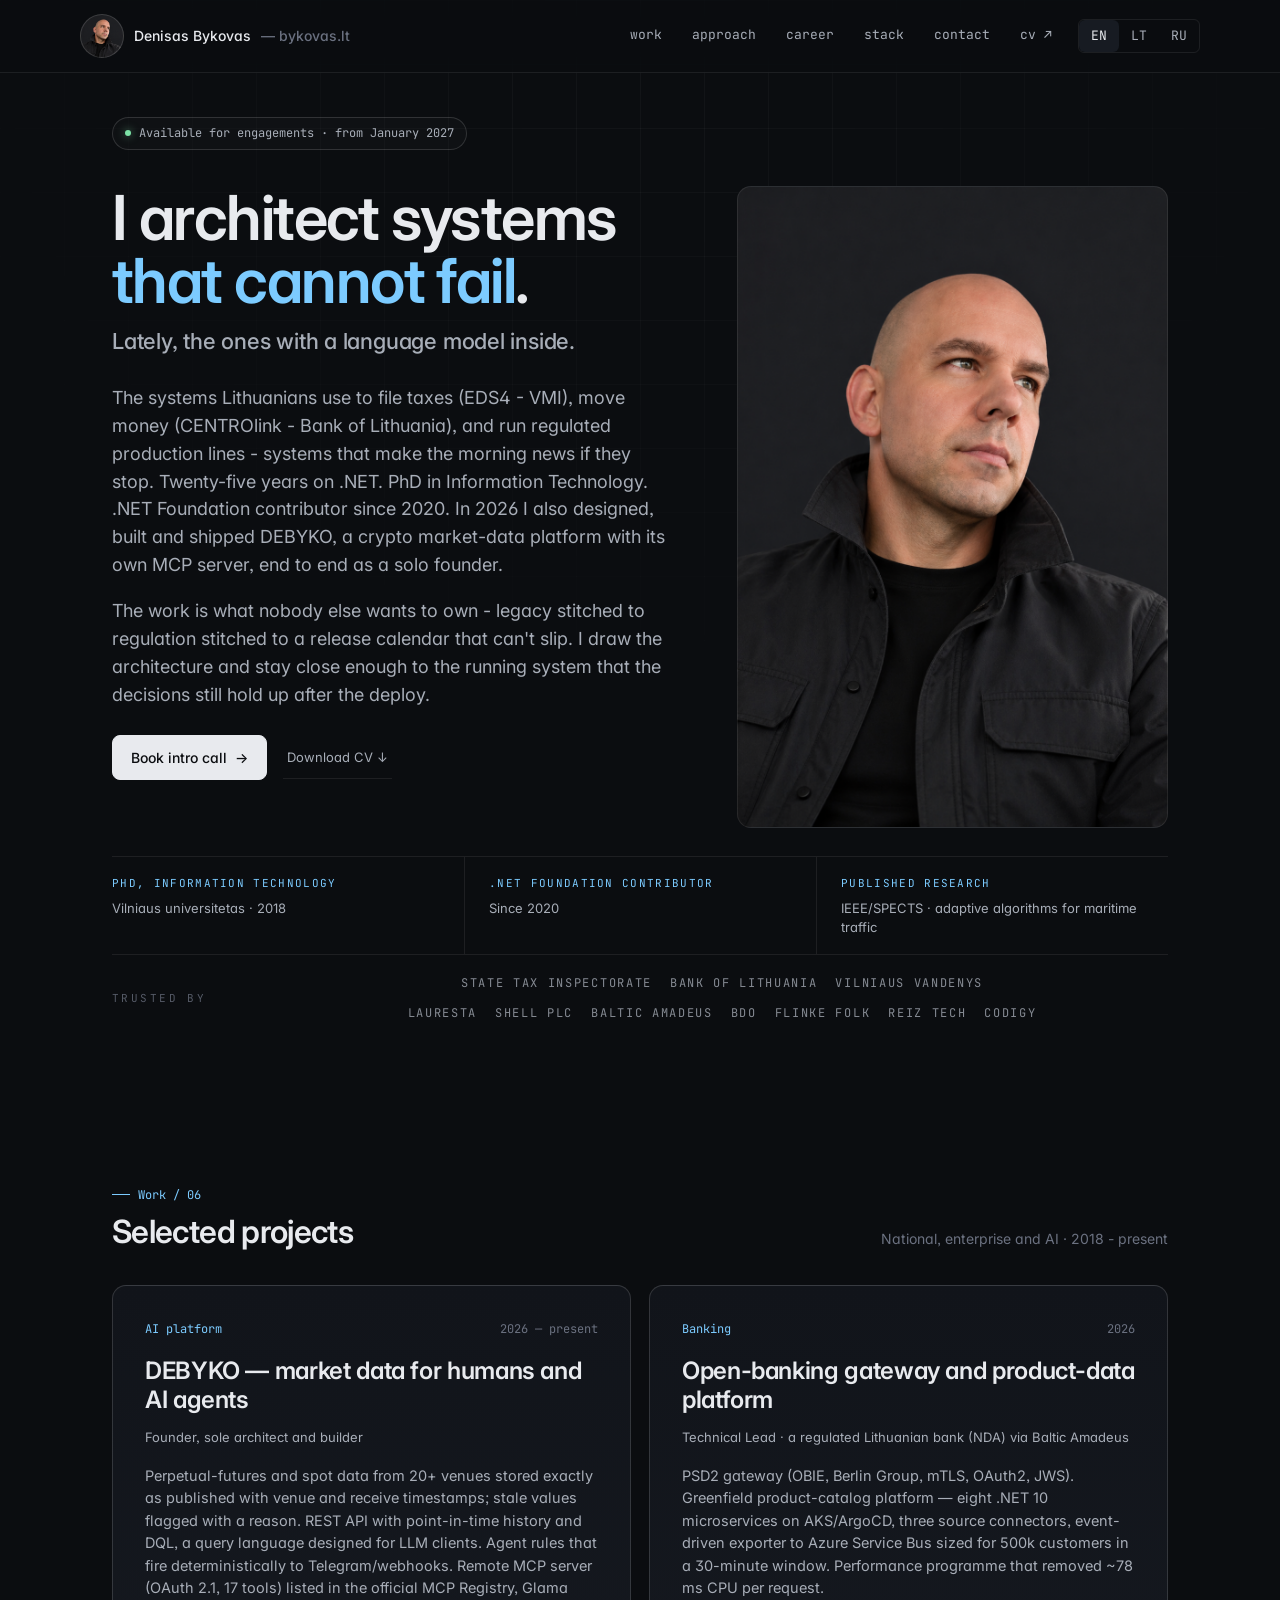
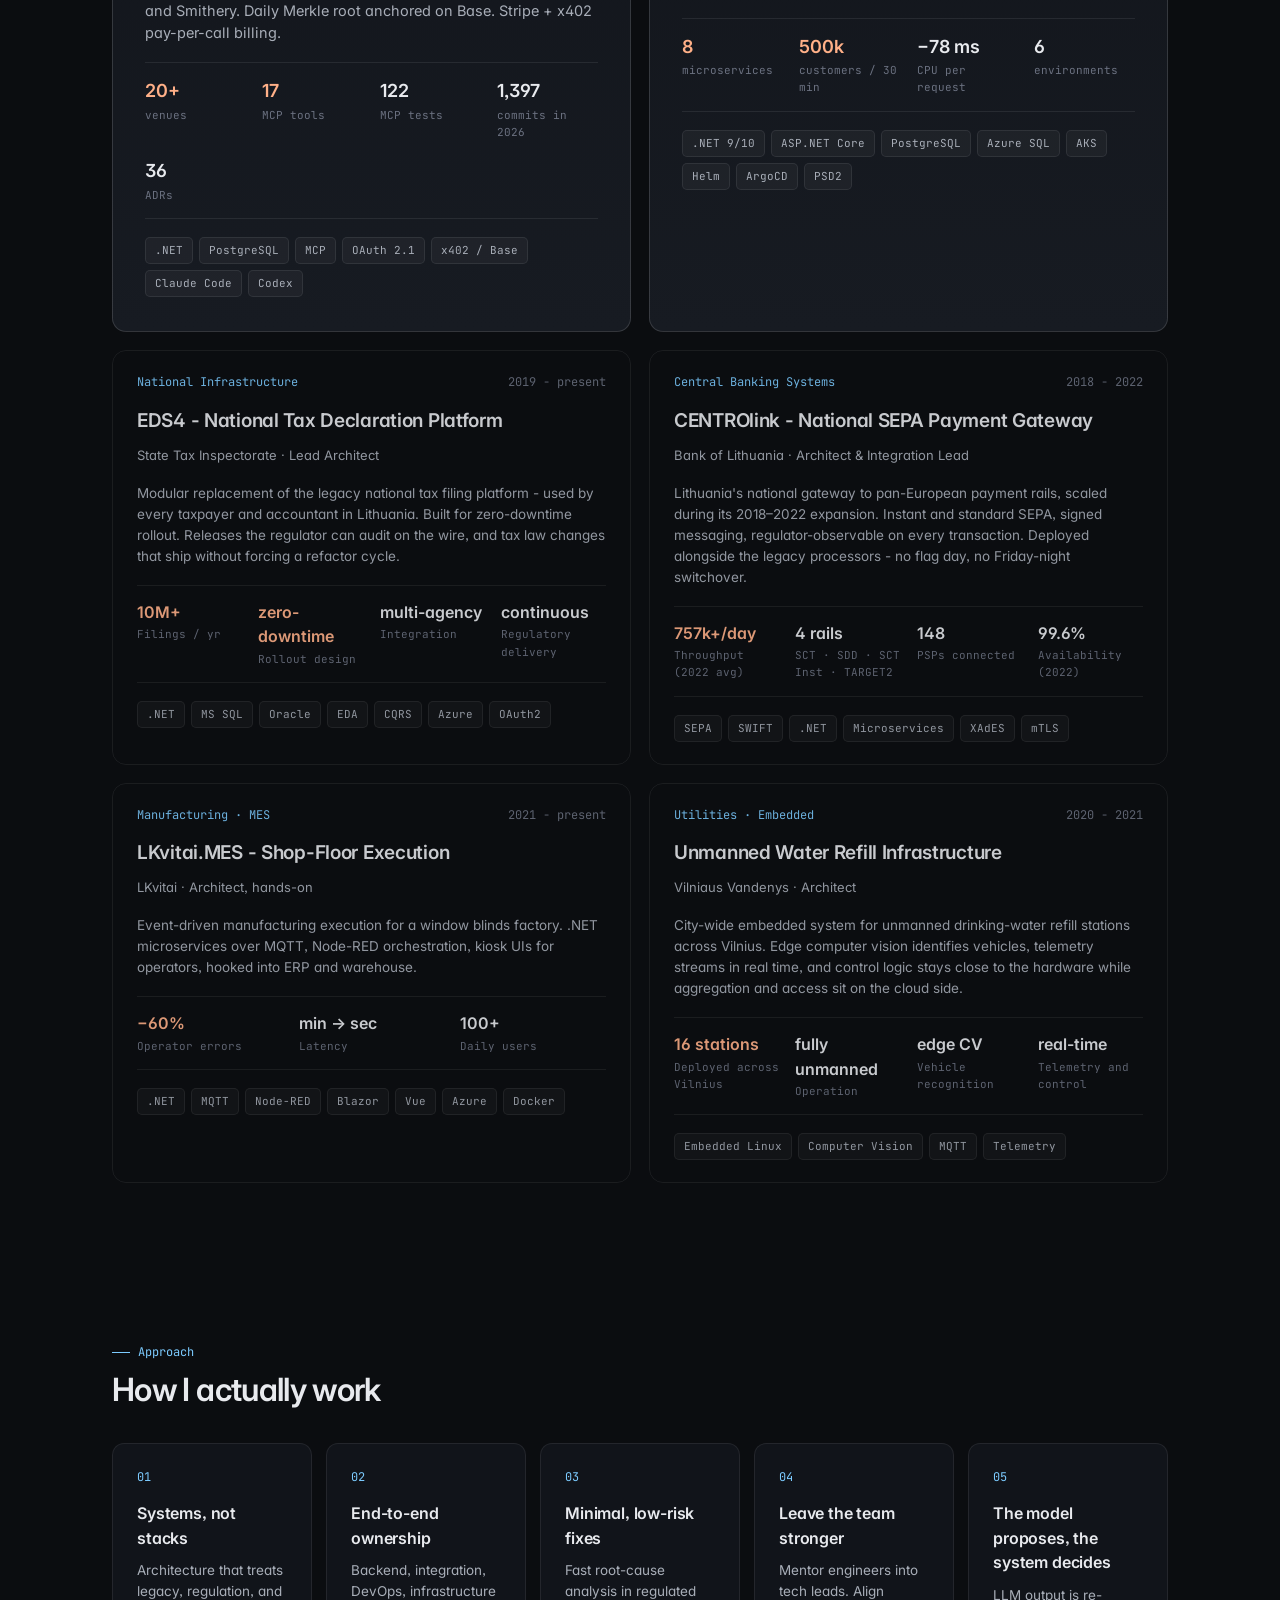
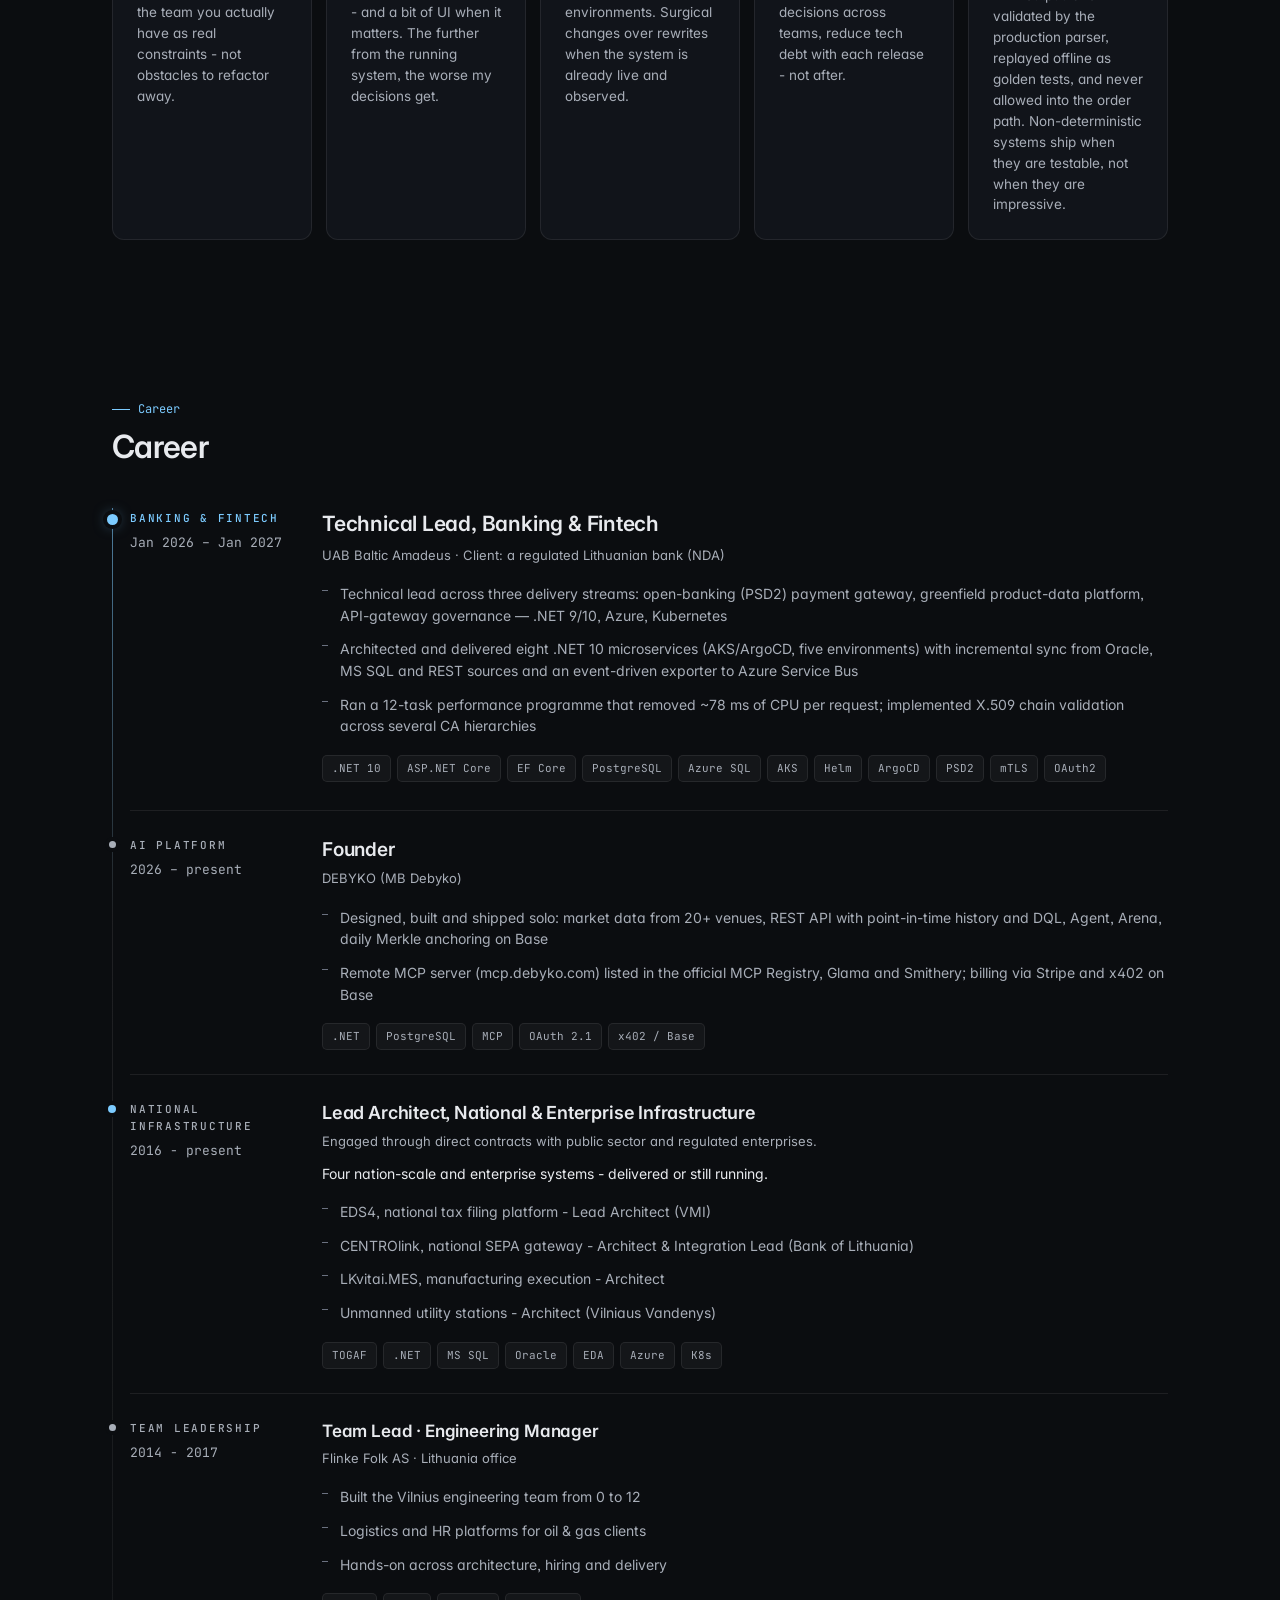
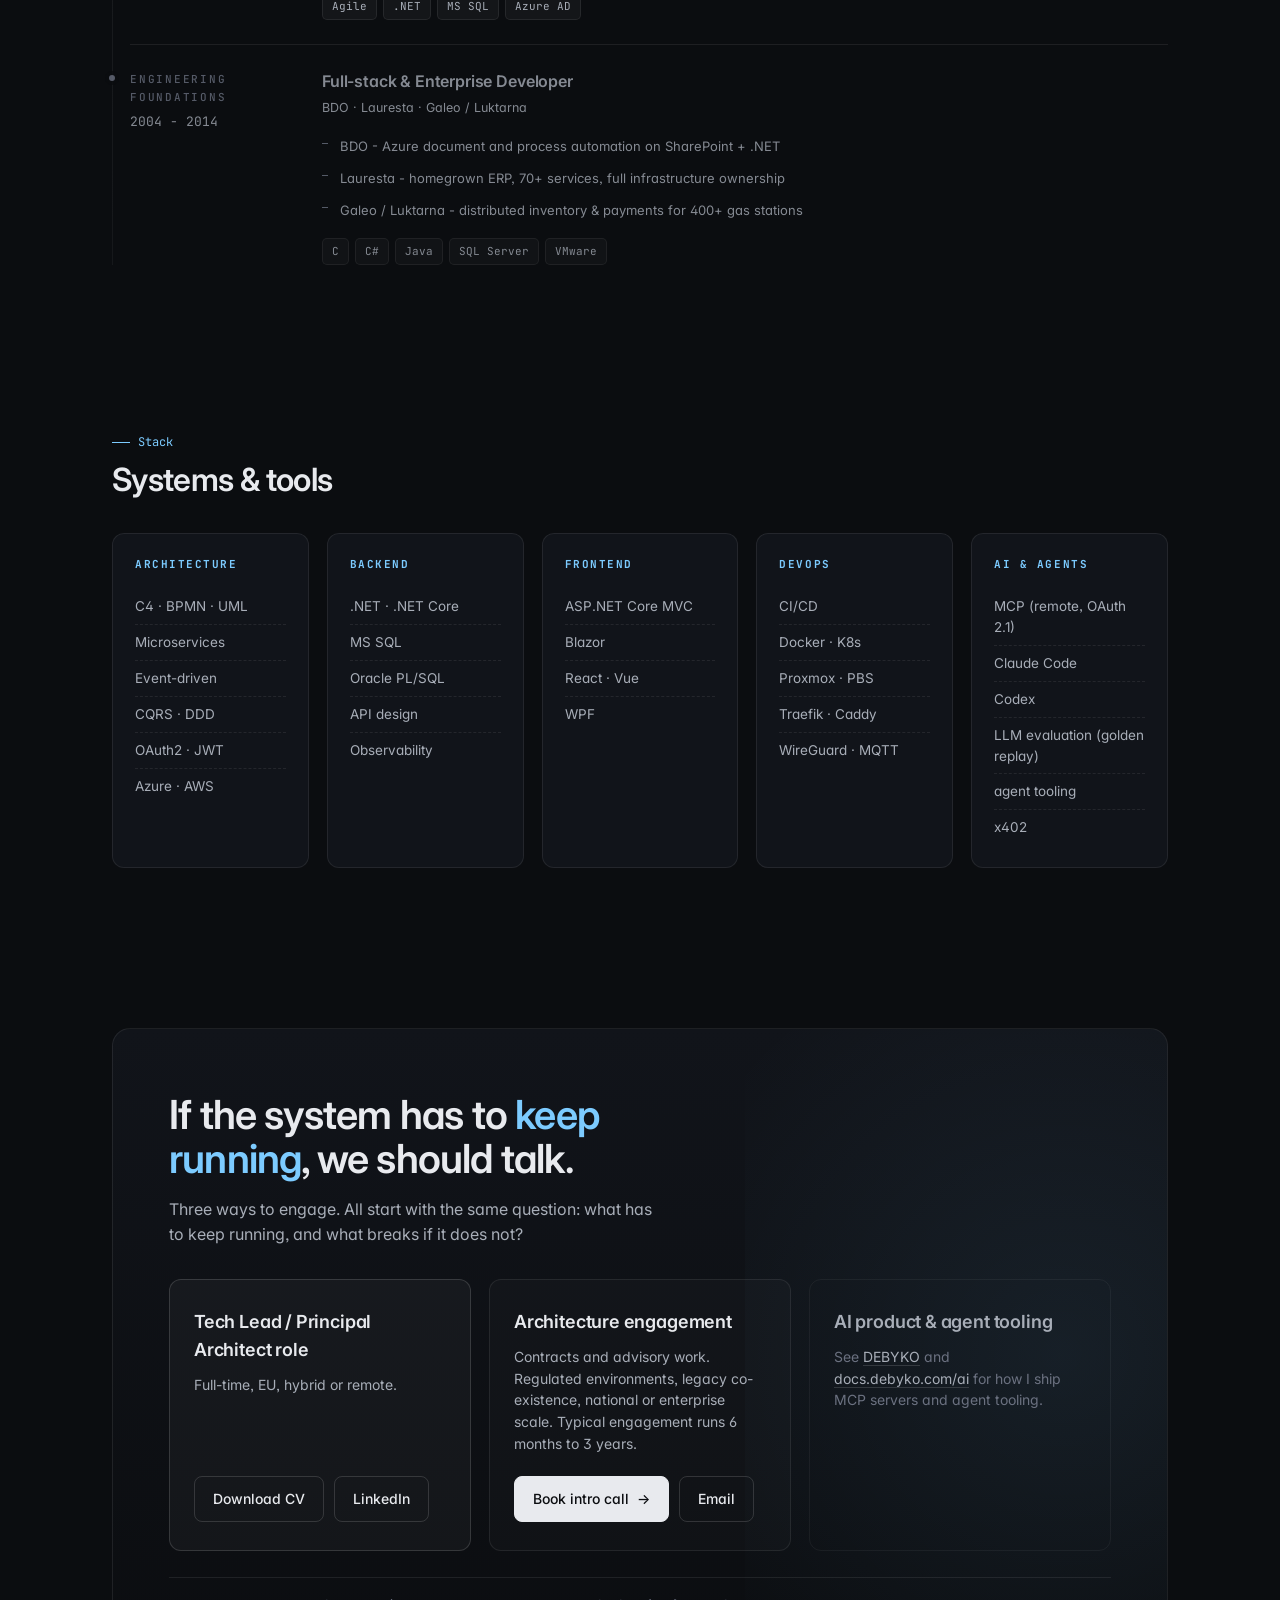
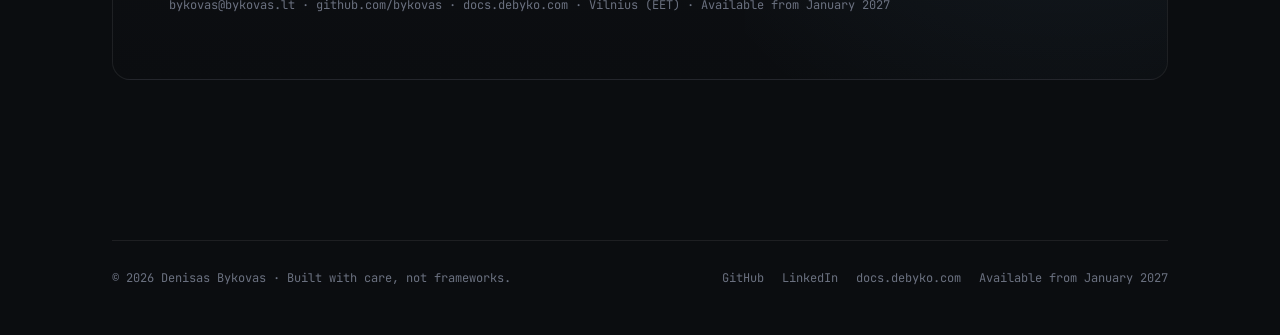
==== commit 0d59150a: "update 2026-11" ====
--- a/index.html
+++ b/index.html
@@ -11,7 +11,7 @@
 <link rel="manifest" href="assets/site.webmanifest">
 <link rel="preconnect" href="https://fonts.gstatic.com" crossorigin>
 <link href="https://fonts.googleapis.com/css2?family=Inter:wght@400;500;600;700&family=JetBrains+Mono:wght@400;500&display=swap" rel="stylesheet">
-<link rel="stylesheet" href="assets/site.css?v=20260430">
+<link rel="stylesheet" href="assets/site.css?v=20261105">
 </head>
 <body>
 
@@ -72,9 +72,9 @@
 
 </main>
 
-<script src="assets/content.en.js?v=20260430"></script>
-<script src="assets/content.lt.js?v=20260430"></script>
-<script src="assets/content.ru.js?v=20260430"></script>
-<script src="assets/site.js?v=20260430"></script>
+<script src="assets/content.en.js?v=20261105"></script>
+<script src="assets/content.lt.js?v=20261105"></script>
+<script src="assets/content.ru.js?v=20261105"></script>
+<script src="assets/site.js?v=20261105"></script>
 </body>
 </html>
--- a/assets/site.css
+++ b/assets/site.css
@@ -479,3 +479,77 @@
     .card .metrics .m{flex-basis:100%}
     .contact{padding:26px 18px}
   }
+
+
+  /* ============================================================
+     2026-11 REFRESH — AI / Tech Lead positioning (additive overrides)
+     ============================================================ */
+
+  /* Headline accent: single colour instead of the two-tone gradient */
+  .hero h1 .b,
+  .contact h2 .b{background:none;-webkit-background-clip:initial;background-clip:initial;color:var(--accent)}
+
+  /* Hero second line */
+  .hero .hero-title{margin-bottom:14px}
+  .hero .hero-sub{
+    font-family:'Inter',sans-serif;font-weight:500;
+    font-size:22px;line-height:1.3;letter-spacing:-.01em;
+    color:var(--text-2);max-width:34ch;margin:0 0 28px;text-wrap:balance;
+  }
+
+  /* Five approach items, five stack columns */
+  .approach{grid-template-columns:repeat(5,1fr)}
+  .skills{grid-template-columns:repeat(5,1fr)}
+  @media(max-width:840px){.approach,.skills{grid-template-columns:1fr 1fr}}
+  @media(max-width:720px){.approach,.skills{grid-template-columns:1fr}}
+
+  /* Career: five entries — two current, one running, two historic */
+  .role:nth-child(2) .b .t{font-size:19px}
+  .role:nth-child(3){padding:24px 0;opacity:1}
+  .role:nth-child(3)::before{width:8px;height:8px;left:-22px;top:30px;background:var(--accent)}
+  .role:nth-child(3) .b .t{font-size:18px;color:var(--text)}
+  .role:nth-child(3) .y b{color:var(--text-2)}
+  .role:nth-child(3) .b .o{font-size:13px}
+  .role:nth-child(3) .b li{font-size:14px}
+  .role:nth-child(4){padding:24px 0}
+  .role:nth-child(4)::before{width:7px;height:7px;left:-21px;top:30px;background:var(--text-2)}
+  .role:nth-child(4) .b .t{font-size:17px}
+  .role:nth-child(4) .y b{color:var(--text-2)}
+  .role:nth-child(5){padding:24px 0 8px;opacity:.78}
+  .role:nth-child(5):hover{opacity:1}
+  .role:nth-child(5)::before{width:6px;height:6px;left:-21px;top:30px;background:var(--muted)}
+  .role:nth-child(5) .b .t{font-size:16px;color:var(--text-2)}
+  .role:nth-child(5) .y b{color:var(--muted)}
+  .role:nth-child(5) .b .o{font-size:12.5px}
+  .role:nth-child(5) .b li{font-size:13px}
+
+  /* Contact: three tracks — role (primary), engagement, AI tooling (link only) */
+  .contact-tracks{grid-template-columns:repeat(3,1fr)}
+  .contact .track{display:flex;flex-direction:column;padding:28px 24px}
+  .contact .track p{flex:1}
+  .contact-tracks > .track:nth-child(2){border-color:var(--line);background:rgba(255,255,255,.02)}
+  .contact-tracks > .track:nth-child(2) h3{color:var(--text)}
+  .contact-tracks > .track:nth-child(2) p{color:var(--text-2)}
+  .contact-tracks > .track:nth-child(3){border-color:rgba(255,255,255,.05);background:transparent}
+  .contact-tracks > .track:nth-child(3) h3{color:var(--text-2)}
+  .contact-tracks > .track:nth-child(3) p{color:var(--muted);margin-bottom:0}
+  .contact .track p a{color:var(--text-2);border-bottom:1px solid var(--line-2)}
+  .contact .track p a:hover{color:var(--accent);border-bottom-color:var(--accent)}
+  .contact-foot a:hover{color:var(--accent)}
+  @media(max-width:840px){.contact-tracks{grid-template-columns:1fr}}
+
+  /* Footer links */
+  .foot-links{display:flex;flex-wrap:wrap;gap:6px 18px}
+
+  /* Mobile hero: headline → second line → first paragraph → photo (≤45vh) → rest */
+  @media(max-width:720px){
+    .hero .hero-title{margin-bottom:14px}
+    .hero .hero-sub{order:-2;font-size:19px;margin-bottom:6px}
+    .hero .hero-text .lede-first{order:-1}
+    .hero .hero-portrait{order:0;justify-self:stretch;width:100%;max-width:none;aspect-ratio:16/10;max-height:45vh;background-position:50% 22%}
+    .hero .hero-grid .lede{order:1}
+    .hero .hero-grid .ctas{order:2}
+  }
+  @media(max-width:420px){
+    .hero .hero-portrait{max-width:none}
+  }
